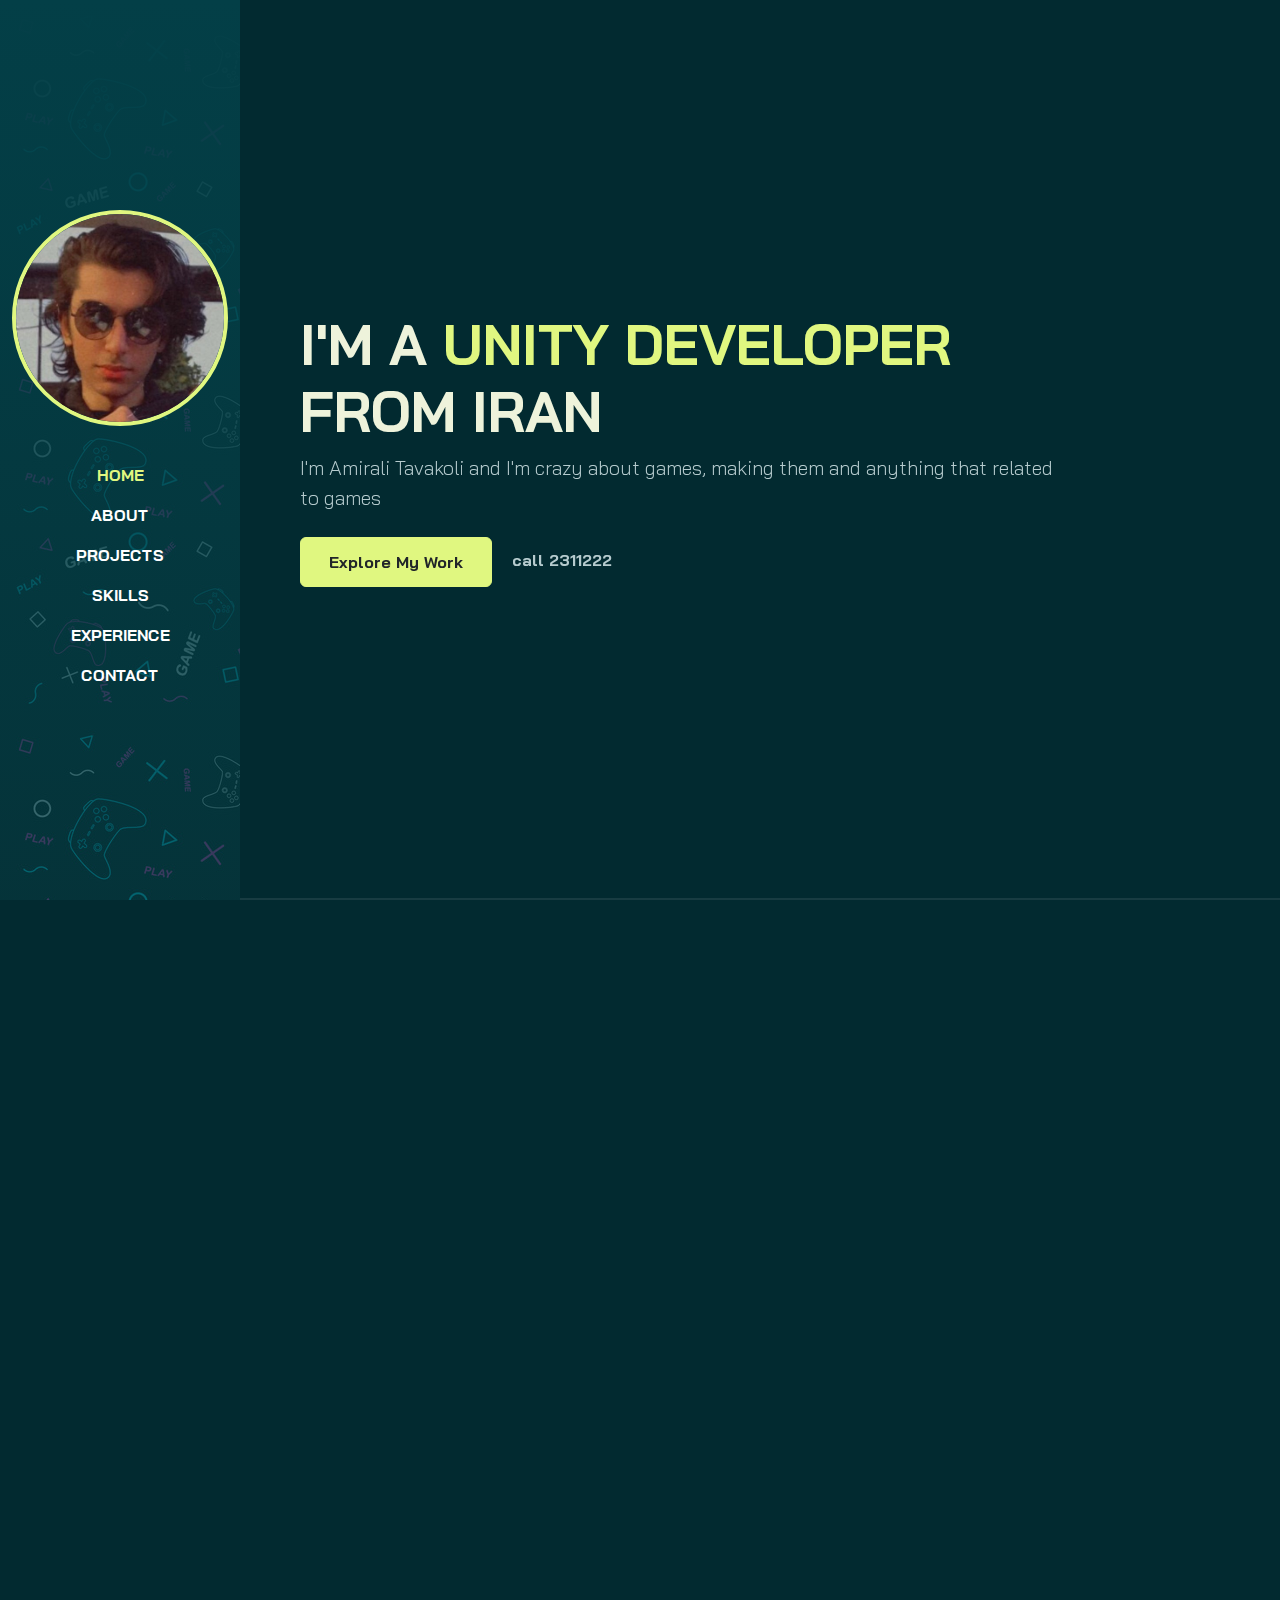
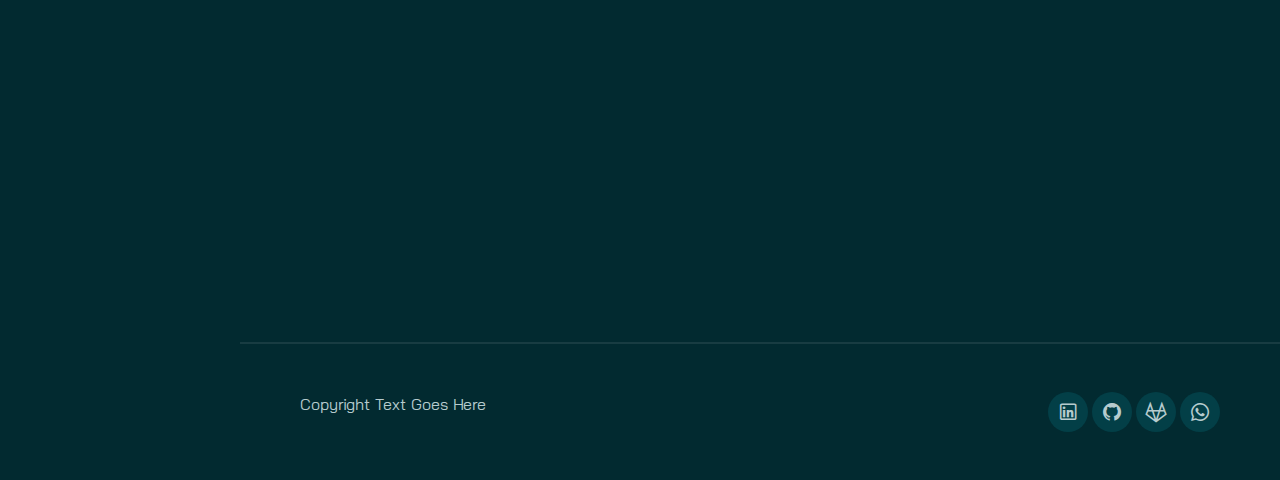
==== Portfolio/indexes.html @ 6ed3fef1 "First Commit" ====
<!DOCTYPE html>
<html lang="en">

<head>
    <meta charset="UTF-8">
    <meta http-equiv="X-UA-Compatible" content="IE=edge">
    <meta name="viewport" content="width=device-width, initial-scale=1.0">
    <title>Amirali Tavakoli Game Dev</title>
    <link rel="stylesheet" href="./Assets/css/bootstrap.min.css">
    <link rel="stylesheet" href="./Assets/css/aos.css">
    <link rel="stylesheet" href="./Assets/css/line-awesome.min.css">
    <link rel="stylesheet" href="./Assets/css/style.css">
</head>

<body data-bs-spy="scroll" data-bs-target=".navbar">
    <!--Nav Bar-->
    <nav class="navbar navbar-expand-lg navbar-dark fixed-top">
        <div class="container flex-lg-column">

            <a class="navbar-brand mb-lg-4 mx-lg-auto" href="#">
                <span class="h3 fw-bold d-block d-lg-none">Amirali Tavakoli</span>
                <img src="../Portfolio/Assets/Images/Profile Pic.jpg" class="d-none d-lg-block rounded-circle" alt="">
            </a>
            <button class="navbar-toggler" type="button" data-bs-toggle="collapse"
                data-bs-target="#navbarSupportedContent" aria-controls="navbarSupportedContent" aria-expanded="false"
                aria-label="Toggle navigation">
                <span class="navbar-toggler-icon"></span>
            </button>
            <div class="collapse navbar-collapse" id="navbarSupportedContent">
                <ul class="navbar-nav ms-auto flex-lg-column text-lg-center">

                    <li class="nav-item">
                        <a class="nav-link" href="#Home">Home</a>
                    </li>
                    <li class="nav-item">
                        <a class="nav-link" href="#About">About</a>
                    </li>
                    <li class="nav-item">
                        <a class="nav-link" href="#Projects">Projects</a>
                    </li>
                    <li class="nav-item">
                        <a class="nav-link" href="#Skills">Skills</a>
                    </li>
                    <li class="nav-item">
                        <a class="nav-link" href="#Experience">Experience</a>
                    </li>
                    <li class="nav-item">
                        <a class="nav-link" href="#Contact">Contact</a>
                    </li>

                </ul>

            </div>
        </div>
    </nav>
    <!--/NavBar-->

    <!--Content Wrapper-->
    <div id="content-wrapper">

        <!--Home-->
        <section id="Home" class="full-height px-lg-5">

            <div class="container">

                <div class="row">
                    <div class="col-lg-10">
                        <h1 class="display-4 fw-bold" data-aos="fade-up">I'M A <span class="text-brand">UNITY
                                DEVELOPER</span> FROM IRAN
                        </h1>
                        <p class="lead mt-2 mb-4" data-aos="fade-up" data-aos-delay="300">I'm Amirali Tavakoli and I'm
                            crazy about games, making them and
                            anything that related to
                            games
                        </p>
                        <div data-aos="fade-up" data-aos-delay="600">
                            <a href="#" class="btn btn-brand me-3">Explore My Work</a>
                            <a href="#" class="link-custom">call 2311222</a>
                        </div>
                    </div>
                </div>
            </div>
        </section>
        <!--/Home-->

        <!-- Skills -->
        <section id="Projects" class="full-height px-lg-5">
            <div class="container">
                <div class="row pb-4" data-aos="fade-up">
                    <div class="col-lg-8">
                        <H1 class="text-brand">My Skills</H1>
                    </div>
                </div>

                <!-- <div class="grid grid-cols-4 gap-5"> -->
                <div class="row gy-4">


                    <div class="col-md-2 d-flex justify-content-center py-2" data-aos="fade-up" data-aos-delay="150">
                        <div class="skill-container">
                            <img src="./Assets/Images/Unity.png" alt="">
                            <div class="skill-per">
                                <p>100%</p>
                            </div>
                        </div>
                    </div>

                    <div class="col-md-2 d-flex justify-content-center py-2" data-aos="fade-up" data-aos-delay="150">
                        <div class="skill-container">
                            <img src="./Assets/Images/C#.png" alt="">
                            <div class="skill-per">
                                <p>100%</p>
                            </div>
                        </div>
                    </div>

                    <div class="col-md-2 d-flex justify-content-center py-2" data-aos="fade-up" data-aos-delay="150">
                        <div class="skill-container">
                            <img src="./Assets/Images/C++.png" alt="">
                            <div class="skill-per">
                                <p>100%</p>
                            </div>
                        </div>
                    </div>

                    <div class="col-md-2 d-flex justify-content-center py-2" data-aos="fade-up" data-aos-delay="150">
                        <div class="skill-container">
                            <img src="./Assets/Images/Git.png" alt="">
                            <div class="skill-per">
                                <p>100%</p>
                            </div>
                        </div>
                    </div>
                    <div class="col-md-2 d-flex justify-content-center py-2" data-aos="fade-up" data-aos-delay="150">
                        <div class="skill-container">
                            <img src="./Assets/Images/JS.png" alt="">
                            <div class="skill-per">
                                <p>100%</p>
                            </div>
                        </div>
                    </div>
                    <div class="col-md-2 d-flex justify-content-center py-2" data-aos="fade-up" data-aos-delay="150">
                        <div class="skill-container">
                            <img src="./Assets/Images/CSS.png" alt="">
                            <div class="skill-per">
                                <p>100%</p>
                            </div>
                        </div>
                    </div>
                    <div class="col-md-2 d-flex justify-content-center py-2" data-aos="fade-up" data-aos-delay="150">
                        <div class="skill-container">
                            <img src="./Assets/Images/HTML.png" alt="">
                            <div class="skill-per">
                                <p>100%</p>
                            </div>
                        </div>
                    </div>
                    <div class="col-md-2 d-flex justify-content-center py-2" data-aos="fade-up" data-aos-delay="150">
                        <div class="skill-container">
                            <img src="./Assets/Images/BootStrap.png" alt="">
                            <div class="skill-per">
                                <p>100%</p>
                            </div>
                        </div>
                    </div>
                    <div class="col-md-2 d-flex justify-content-center py-2" data-aos="fade-up" data-aos-delay="150">
                        <div class="skill-container">
                            <img src="./Assets/Images/Python.png" alt="">
                            <div class="skill-per">
                                <p>100%</p>
                            </div>
                        </div>
                    </div>
                    <div class="col-md-2 d-flex justify-content-center py-2" data-aos="fade-up" data-aos-delay="150">
                        <div class="skill-container">
                            <img src="./Assets/Images/OOP.png" alt="">
                            <div class="skill-per">
                                <p>100%</p>
                            </div>
                        </div>
                    </div>




                </div>
            </div>


        </section>

        <!-- /Skills -->
        <!--Services-->
        <section id="Projects" class="full-height px-lg-5">
            <div class="container">
                <div class="row pb-4" data-aos="fade-up">
                    <div class="col-lg-8">
                        <h6 class="text-brand">SERVICES</h6>
                        <H1>Services That I Provide</H1>
                    </div>
                </div>


                <!--???-->
                <div class="row">

                    <div class="col-md-4" data-aos="fade-up" data-aos-delay="150">
                        <div class="service p-4 bg-base rounded-4 shadow-effect">
                            <div class="iconbox rounded-4">
                                <i class="las la-feather"></i>
                            </div>
                            <h5 class="mt-4 mb-2">Branding</h5>
                            <p>As you develop your brand identity by fleshing out your brand, take a look at the
                                successful brand identities below and be inspired by how brands use them to communicate
                                who they are and what they do best.</p>
                            <a href="#" class="link-custom "></a>
                        </div>
                    </div>


                    <div class="col-md-4" data-aos="fade-up" data-aos-delay="300">
                        <div class="service p-4 bg-base rounded-4 shadow-effect">
                            <div class="iconbox rounded-4">
                                <i class="las la-pencil-ruler"></i>
                            </div>
                            <h5 class="mt-4 mb-2">UX Desing</h5>
                            <p>As you develop your brand identity by fleshing out your brand, take a look at the
                                successful brand identities below and be inspired by how brands use them to communicate
                                who they are and what they do best.</p>
                            <a href="#" class="link-custom "></a>
                        </div>


                    </div>
                    <div class="col-md-4" data-aos="fade-up" data-aos-delay="450">
                        <div class="service p-4 bg-base rounded-4 shadow-effect">
                            <div class="iconbox rounded-4">
                                <i class="las la-laptop"></i>
                            </div>
                            <h5 class="mt-4 mb-2">Web Designing</h5>
                            <p>As you develop your brand identity by fleshing out your brand, take a look at the
                                successful brand identities below and be inspired by how brands use them to communicate
                                who they are and what they do best.</p>
                            <a href="#" class="link-custom "></a>
                        </div>


                    </div>
                </div>
            </div>
        </section>
        <!--/Services-->

        <!-- Work -->
        <section id="Work" class="full-height px-lg-5">
            <div class="row pb-4" data-aos="fade-up">
                <div class="col-lg-8">
                    <h6 class="text-brand">WORK</h6>
                    <H1>My Recent Projects</H1>
                </div>

                <div class="row gy-4">

                    <div class="col-md-5" data-aos="fade-up">
                        <div class="card-custom rounded-4 bg-base shadow-effect">
                            <div class="card-custom-image rounded-4">
                                <img class="rounded-4" src="Assets/Images/1.png" width="500" height="300" alt="">
                            </div>
                            <div class="card-custom-content p-4">
                                <h4>Startup Landing Pages</h4>
                                <p>This AirBnB landing page is a one-stop shop for visitors curious about hosting. It
                                    features testimonials from current hosts, articles offering advice, and even a
                                    calculator to estimate your weekly average earnings based on your location.</p>
                                <a href="#" class="link-custom">Read More</a>
                            </div>
                        </div>
                    </div>

                    <div class="col-md-5" data-aos="fade-up" data-aos-delay="300">
                        <div class="card-custom rounded-4 bg-base shadow-effect">
                            <div class="card-custom-image rounded-4">
                                <img class="rounded-4" src="Assets/Images/2.png" width="500" height="300" alt="">
                            </div>
                            <div class="card-custom-content p-4">
                                <h4>Startup Landing Pages</h4>
                                <p>This AirBnB landing page is a one-stop shop for visitors curious about hosting. It
                                    features testimonials from current hosts, articles offering advice, and even a
                                    calculator to estimate your weekly average earnings based on your location.</p>
                                <a href="#" class="link-custom">Read More</a>
                            </div>
                        </div>
                    </div>

                    <div class="col-md-5" data-aos="fade-up">
                        <div class="card-custom rounded-4 bg-base shadow-effect">
                            <div class="card-custom-image rounded-4">
                                <img class="rounded-4" src="Assets/Images/3.jpg" width="500" height="300" alt="">
                            </div>
                            <div class="card-custom-content p-4">
                                <h4>Startup Landing Pages</h4>
                                <p>This AirBnB landing page is a one-stop shop for visitors curious about hosting. It
                                    features testimonials from current hosts, articles offering advice, and even a
                                    calculator to estimate your weekly average earnings based on your location.</p>
                                <a href="#" class="link-custom">Read More</a>
                            </div>
                        </div>
                    </div>

                    <div class="col-md-5" data-aos="fade-up" data-aos-delay="300">
                        <div class="card-custom rounded-4 bg-base shadow-effect">
                            <div class="card-custom-image rounded-4">
                                <img class="rounded-4" src="Assets/Images/4.jpg" width="500" height="300" alt="">
                            </div>
                            <div class="card-custom-content p-4">
                                <h4>Startup Landing Pages</h4>
                                <p>This AirBnB landing page is a one-stop shop for visitors curious about hosting. It
                                    features testimonials from current hosts, articles offering advice, and even a
                                    calculator to estimate your weekly average earnings based on your location.</p>
                                <a href="#" class="link-custom">Read More</a>
                            </div>
                        </div>
                    </div>
                </div>
            </div>

        </section>
        <!-- /Work -->

        <!-- About -->
        <section id="about" class="full-height px-lg-5">
            <div class="container">
                <div class="row pb-4" data-aos="fade-up">
                    <div class="col-lg-8">
                        <h6 class="text-brand">ABOUT</h6>
                        <H1>My Education And Experience</H1>
                    </div>

                    <div class="row gy-5">
                        <div class="col-lg-6">
                            <h3 class="mb-4" data-aos="fade-up" data-aos-delay="300">Education</h3>
                            <div class="row gy-4">
                                <div class="col-12">
                                    <div class="bg-base p-4 rounded-4 shadow-effect" data-aos="fade-up"
                                        data-aos-delay="600">
                                        <h4>C++ DEVELOPER</h4>
                                        <p class="text-brand mb-2">blah blah institute</p>
                                        <p class="mb-0"> successfully passed C++ course in blah blah institute</p>
                                    </div>
                                </div>
                                <div class="col-12">
                                    <div class="bg-base p-4 rounded-4 shadow-effect" data-aos="fade-up"
                                        data-aos-delay="700">
                                        <h4>C++ DEVELOPER</h4>
                                        <p class="text-brand mb-2">blah blah institute</p>
                                        <p class="mb-0"> successfully passed C++ course in blah blah institute</p>
                                    </div>
                                </div>
                                <div class="col-12">
                                    <div class="bg-base p-4 rounded-4 shadow-effect" data-aos="fade-up"
                                        data-aos-delay="800">
                                        <h4>C++ DEVELOPER</h4>
                                        <p class="text-brand mb-2">blah blah institute</p>
                                        <p class="mb-0"> successfully passed C++ course in blah blah institute</p>
                                    </div>
                                </div>
                            </div>


                        </div>

                        <div class="col-lg-6">
                            <h3 class="mb-4" data-aos="fade-up" data-aos-delay="300">Experience</h3>
                            <div class="row gy-4">
                                <div class="col-12">
                                    <div class="bg-base p-4 rounded-4 shadow-effect" data-aos="fade-up"
                                        data-aos-delay="600">
                                        <h4>C++ DEVELOPER</h4>
                                        <p class="text-brand mb-2">blah blah institute</p>
                                        <p class="mb-0"> successfully passed C++ course in blah blah institute</p>
                                    </div>
                                </div>
                                <div class="col-12">
                                    <div class="bg-base p-4 rounded-4 shadow-effect" data-aos="fade-up"
                                        data-aos-delay="700">
                                        <h4>C++ DEVELOPER</h4>
                                        <p class="text-brand mb-2">blah blah institute</p>
                                        <p class="mb-0"> successfully passed C++ course in blah blah institute</p>
                                    </div>
                                </div>
                                <div class="col-12">
                                    <div class="bg-base p-4 rounded-4 shadow-effect" data-aos="fade-up"
                                        data-aos-delay="800">
                                        <h4>C++ DEVELOPER</h4>
                                        <p class="text-brand mb-2">blah blah institute</p>
                                        <p class="mb-0"> successfully passed C++ course in blah blah institute</p>
                                    </div>
                                </div>
                            </div>
                        </div>
                    </div>
                </div>
        </section>
        <!-- /About -->

        <!-- Footer -->
        <footer class="py-5 px-lg-5">
            <div class="container">
                <div class="row gy-4 justify-content-between">
                    <div class="col-auto">
                        <p class="bm-0">Copyright Text Goes Here</p>
                    </div>
                    <div class="col-auto">
                        <div class="social-icons">
                            <a href="#"><i class="lab la-linkedin"></i></a>
                            <a href="#"><i class="lab la-github"></i></a>
                            <a href="#"><i class="lab la-gitlab"></i></a>
                            <a href="#"><i class="lab la-whatsapp"></i></a>
                        </div>
                    </div>
                </div>
            </div>

        </footer>
        <!-- /Footer -->


        <!--/Content Wrapper-->

    </div>

    <script src="./Assets/js/bootstrap.bundle.min.js"></script>
    <script src="./Assets/js/aos.js"></script>
    <script src="./Assets/js/main.js"></script>
</body>

</html>
---- Portfolio/Assets/css/line-awesome.min.css ----
.la,.lab,.lad,.lal,.lar,.las{-moz-osx-font-smoothing:grayscale;-webkit-font-smoothing:antialiased;display:inline-block;font-style:normal;font-variant:normal;text-rendering:auto;line-height:1}.la-lg{font-size:1.33333em;line-height:.75em;vertical-align:-.0667em}.la-xs{font-size:.75em}.la-sm{font-size:.875em}.la-1x{font-size:1em}.la-2x{font-size:2em}.la-3x{font-size:3em}.la-4x{font-size:4em}.la-5x{font-size:5em}.la-6x{font-size:6em}.la-7x{font-size:7em}.la-8x{font-size:8em}.la-9x{font-size:9em}.la-10x{font-size:10em}.la-fw{text-align:center;width:1.25em}.la-ul{list-style-type:none;margin-left:2.5em;padding-left:0}.la-ul>li{position:relative}.la-li{left:-2em;position:absolute;text-align:center;width:2em;line-height:inherit}.la-border{border:solid .08em #eee;border-radius:.1em;padding:.2em .25em .15em}.la-pull-left{float:left}.la-pull-right{float:right}.la.la-pull-left,.lab.la-pull-left,.lal.la-pull-left,.lar.la-pull-left,.las.la-pull-left{margin-right:.3em}.la.la-pull-right,.lab.la-pull-right,.lal.la-pull-right,.lar.la-pull-right,.las.la-pull-right{margin-left:.3em}.la-spin{-webkit-animation:la-spin 2s infinite linear;animation:la-spin 2s infinite linear}.la-pulse{-webkit-animation:la-spin 1s infinite steps(8);animation:la-spin 1s infinite steps(8)}@-webkit-keyframes la-spin{0%{-webkit-transform:rotate(0);transform:rotate(0)}100%{-webkit-transform:rotate(360deg);transform:rotate(360deg)}}@keyframes la-spin{0%{-webkit-transform:rotate(0);transform:rotate(0)}100%{-webkit-transform:rotate(360deg);transform:rotate(360deg)}}.la-rotate-90{-webkit-transform:rotate(90deg);transform:rotate(90deg)}.la-rotate-180{-webkit-transform:rotate(180deg);transform:rotate(180deg)}.la-rotate-270{-webkit-transform:rotate(270deg);transform:rotate(270deg)}.la-flip-horizontal{-webkit-transform:scale(-1,1);transform:scale(-1,1)}.la-flip-vertical{-webkit-transform:scale(1,-1);transform:scale(1,-1)}.la-flip-both,.la-flip-horizontal.la-flip-vertical{-webkit-transform:scale(-1,-1);transform:scale(-1,-1)}:root .la-flip-both,:root .la-flip-horizontal,:root .la-flip-vertical,:root .la-rotate-180,:root .la-rotate-270,:root .la-rotate-90{-webkit-filter:none;filter:none}.la-stack{display:inline-block;height:2em;line-height:2em;position:relative;vertical-align:middle;width:2.5em}.la-stack-1x,.la-stack-2x{left:0;position:absolute;text-align:center;width:100%}.la-stack-1x{line-height:inherit}.la-stack-2x{font-size:2em}.la-inverse{color:#fff}.la-500px:before{content:"\f26e"}.la-accessible-icon:before{content:"\f368"}.la-accusoft:before{content:"\f369"}.la-acquisitions-incorporated:before{content:"\f6af"}.la-ad:before{content:"\f641"}.la-address-book:before{content:"\f2b9"}.la-address-card:before{content:"\f2bb"}.la-adjust:before{content:"\f042"}.la-adn:before{content:"\f170"}.la-adobe:before{content:"\f778"}.la-adversal:before{content:"\f36a"}.la-affiliatetheme:before{content:"\f36b"}.la-air-freshener:before{content:"\f5d0"}.la-airbnb:before{content:"\f834"}.la-algolia:before{content:"\f36c"}.la-align-center:before{content:"\f037"}.la-align-justify:before{content:"\f039"}.la-align-left:before{content:"\f036"}.la-align-right:before{content:"\f038"}.la-alipay:before{content:"\f642"}.la-allergies:before{content:"\f461"}.la-amazon:before{content:"\f270"}.la-amazon-pay:before{content:"\f42c"}.la-ambulance:before{content:"\f0f9"}.la-american-sign-language-interpreting:before{content:"\f2a3"}.la-amilia:before{content:"\f36d"}.la-anchor:before{content:"\f13d"}.la-android:before{content:"\f17b"}.la-angellist:before{content:"\f209"}.la-angle-double-down:before{content:"\f103"}.la-angle-double-left:before{content:"\f100"}.la-angle-double-right:before{content:"\f101"}.la-angle-double-up:before{content:"\f102"}.la-angle-down:before{content:"\f107"}.la-angle-left:before{content:"\f104"}.la-angle-right:before{content:"\f105"}.la-angle-up:before{content:"\f106"}.la-angry:before{content:"\f556"}.la-angrycreative:before{content:"\f36e"}.la-angular:before{content:"\f420"}.la-ankh:before{content:"\f644"}.la-app-store:before{content:"\f36f"}.la-app-store-ios:before{content:"\f370"}.la-apper:before{content:"\f371"}.la-apple:before{content:"\f179"}.la-apple-alt:before{content:"\f5d1"}.la-apple-pay:before{content:"\f415"}.la-archive:before{content:"\f187"}.la-archway:before{content:"\f557"}.la-arrow-alt-circle-down:before{content:"\f358"}.la-arrow-alt-circle-left:before{content:"\f359"}.la-arrow-alt-circle-right:before{content:"\f35a"}.la-arrow-alt-circle-up:before{content:"\f35b"}.la-arrow-circle-down:before{content:"\f0ab"}.la-arrow-circle-left:before{content:"\f0a8"}.la-arrow-circle-right:before{content:"\f0a9"}.la-arrow-circle-up:before{content:"\f0aa"}.la-arrow-down:before{content:"\f063"}.la-arrow-left:before{content:"\f060"}.la-arrow-right:before{content:"\f061"}.la-arrow-up:before{content:"\f062"}.la-arrows-alt:before{content:"\f0b2"}.la-arrows-alt-h:before{content:"\f337"}.la-arrows-alt-v:before{content:"\f338"}.la-artstation:before{content:"\f77a"}.la-assistive-listening-systems:before{content:"\f2a2"}.la-asterisk:before{content:"\f069"}.la-asymmetrik:before{content:"\f372"}.la-at:before{content:"\f1fa"}.la-atlas:before{content:"\f558"}.la-atlassian:before{content:"\f77b"}.la-atom:before{content:"\f5d2"}.la-audible:before{content:"\f373"}.la-audio-description:before{content:"\f29e"}.la-autoprefixer:before{content:"\f41c"}.la-avianex:before{content:"\f374"}.la-aviato:before{content:"\f421"}.la-award:before{content:"\f559"}.la-aws:before{content:"\f375"}.la-baby:before{content:"\f77c"}.la-baby-carriage:before{content:"\f77d"}.la-backspace:before{content:"\f55a"}.la-backward:before{content:"\f04a"}.la-bacon:before{content:"\f7e5"}.la-balance-scale:before{content:"\f24e"}.la-balance-scale-left:before{content:"\f515"}.la-balance-scale-right:before{content:"\f516"}.la-ban:before{content:"\f05e"}.la-band-aid:before{content:"\f462"}.la-bandcamp:before{content:"\f2d5"}.la-barcode:before{content:"\f02a"}.la-bars:before{content:"\f0c9"}.la-baseball-ball:before{content:"\f433"}.la-basketball-ball:before{content:"\f434"}.la-bath:before{content:"\f2cd"}.la-battery-empty:before{content:"\f244"}.la-battery-full:before{content:"\f240"}.la-battery-half:before{content:"\f242"}.la-battery-quarter:before{content:"\f243"}.la-battery-three-quarters:before{content:"\f241"}.la-battle-net:before{content:"\f835"}.la-bed:before{content:"\f236"}.la-beer:before{content:"\f0fc"}.la-behance:before{content:"\f1b4"}.la-behance-square:before{content:"\f1b5"}.la-bell:before{content:"\f0f3"}.la-bell-slash:before{content:"\f1f6"}.la-bezier-curve:before{content:"\f55b"}.la-bible:before{content:"\f647"}.la-bicycle:before{content:"\f206"}.la-biking:before{content:"\f84a"}.la-bimobject:before{content:"\f378"}.la-binoculars:before{content:"\f1e5"}.la-biohazard:before{content:"\f780"}.la-birthday-cake:before{content:"\f1fd"}.la-bitbucket:before{content:"\f171"}.la-bitcoin:before{content:"\f379"}.la-bity:before{content:"\f37a"}.la-black-tie:before{content:"\f27e"}.la-blackberry:before{content:"\f37b"}.la-blender:before{content:"\f517"}.la-blender-phone:before{content:"\f6b6"}.la-blind:before{content:"\f29d"}.la-blog:before{content:"\f781"}.la-blogger:before{content:"\f37c"}.la-blogger-b:before{content:"\f37d"}.la-bluetooth:before{content:"\f293"}.la-bluetooth-b:before{content:"\f294"}.la-bold:before{content:"\f032"}.la-bolt:before{content:"\f0e7"}.la-bomb:before{content:"\f1e2"}.la-bone:before{content:"\f5d7"}.la-bong:before{content:"\f55c"}.la-book:before{content:"\f02d"}.la-book-dead:before{content:"\f6b7"}.la-book-medical:before{content:"\f7e6"}.la-book-open:before{content:"\f518"}.la-book-reader:before{content:"\f5da"}.la-bookmark:before{content:"\f02e"}.la-bootstrap:before{content:"\f836"}.la-border-all:before{content:"\f84c"}.la-border-none:before{content:"\f850"}.la-border-style:before{content:"\f853"}.la-bowling-ball:before{content:"\f436"}.la-box:before{content:"\f466"}.la-box-open:before{content:"\f49e"}.la-boxes:before{content:"\f468"}.la-braille:before{content:"\f2a1"}.la-brain:before{content:"\f5dc"}.la-bread-slice:before{content:"\f7ec"}.la-briefcase:before{content:"\f0b1"}.la-briefcase-medical:before{content:"\f469"}.la-broadcast-tower:before{content:"\f519"}.la-broom:before{content:"\f51a"}.la-brush:before{content:"\f55d"}.la-btc:before{content:"\f15a"}.la-buffer:before{content:"\f837"}.la-bug:before{content:"\f188"}.la-building:before{content:"\f1ad"}.la-bullhorn:before{content:"\f0a1"}.la-bullseye:before{content:"\f140"}.la-burn:before{content:"\f46a"}.la-buromobelexperte:before{content:"\f37f"}.la-bus:before{content:"\f207"}.la-bus-alt:before{content:"\f55e"}.la-business-time:before{content:"\f64a"}.la-buy-n-large:before{content:"\f8a6"}.la-buysellads:before{content:"\f20d"}.la-calculator:before{content:"\f1ec"}.la-calendar:before{content:"\f133"}.la-calendar-alt:before{content:"\f073"}.la-calendar-check:before{content:"\f274"}.la-calendar-day:before{content:"\f783"}.la-calendar-minus:before{content:"\f272"}.la-calendar-plus:before{content:"\f271"}.la-calendar-times:before{content:"\f273"}.la-calendar-week:before{content:"\f784"}.la-camera:before{content:"\f030"}.la-camera-retro:before{content:"\f083"}.la-campground:before{content:"\f6bb"}.la-canadian-maple-leaf:before{content:"\f785"}.la-candy-cane:before{content:"\f786"}.la-cannabis:before{content:"\f55f"}.la-capsules:before{content:"\f46b"}.la-car:before{content:"\f1b9"}.la-car-alt:before{content:"\f5de"}.la-car-battery:before{content:"\f5df"}.la-car-crash:before{content:"\f5e1"}.la-car-side:before{content:"\f5e4"}.la-caret-down:before{content:"\f0d7"}.la-caret-left:before{content:"\f0d9"}.la-caret-right:before{content:"\f0da"}.la-caret-square-down:before{content:"\f150"}.la-caret-square-left:before{content:"\f191"}.la-caret-square-right:before{content:"\f152"}.la-caret-square-up:before{content:"\f151"}.la-caret-up:before{content:"\f0d8"}.la-carrot:before{content:"\f787"}.la-cart-arrow-down:before{content:"\f218"}.la-cart-plus:before{content:"\f217"}.la-cash-register:before{content:"\f788"}.la-cat:before{content:"\f6be"}.la-cc-amazon-pay:before{content:"\f42d"}.la-cc-amex:before{content:"\f1f3"}.la-cc-apple-pay:before{content:"\f416"}.la-cc-diners-club:before{content:"\f24c"}.la-cc-discover:before{content:"\f1f2"}.la-cc-jcb:before{content:"\f24b"}.la-cc-mastercard:before{content:"\f1f1"}.la-cc-paypal:before{content:"\f1f4"}.la-cc-stripe:before{content:"\f1f5"}.la-cc-visa:before{content:"\f1f0"}.la-centercode:before{content:"\f380"}.la-centos:before{content:"\f789"}.la-certificate:before{content:"\f0a3"}.la-chair:before{content:"\f6c0"}.la-chalkboard:before{content:"\f51b"}.la-chalkboard-teacher:before{content:"\f51c"}.la-charging-station:before{content:"\f5e7"}.la-chart-area:before{content:"\f1fe"}.la-chart-bar:before{content:"\f080"}.la-chart-line:before{content:"\f201"}.la-chart-pie:before{content:"\f200"}.la-check:before{content:"\f00c"}.la-check-circle:before{content:"\f058"}.la-check-double:before{content:"\f560"}.la-check-square:before{content:"\f14a"}.la-cheese:before{content:"\f7ef"}.la-chess:before{content:"\f439"}.la-chess-bishop:before{content:"\f43a"}.la-chess-board:before{content:"\f43c"}.la-chess-king:before{content:"\f43f"}.la-chess-knight:before{content:"\f441"}.la-chess-pawn:before{content:"\f443"}.la-chess-queen:before{content:"\f445"}.la-chess-rook:before{content:"\f447"}.la-chevron-circle-down:before{content:"\f13a"}.la-chevron-circle-left:before{content:"\f137"}.la-chevron-circle-right:before{content:"\f138"}.la-chevron-circle-up:before{content:"\f139"}.la-chevron-down:before{content:"\f078"}.la-chevron-left:before{content:"\f053"}.la-chevron-right:before{content:"\f054"}.la-chevron-up:before{content:"\f077"}.la-child:before{content:"\f1ae"}.la-chrome:before{content:"\f268"}.la-chromecast:before{content:"\f838"}.la-church:before{content:"\f51d"}.la-circle:before{content:"\f111"}.la-circle-notch:before{content:"\f1ce"}.la-city:before{content:"\f64f"}.la-clinic-medical:before{content:"\f7f2"}.la-clipboard:before{content:"\f328"}.la-clipboard-check:before{content:"\f46c"}.la-clipboard-list:before{content:"\f46d"}.la-clock:before{content:"\f017"}.la-clone:before{content:"\f24d"}.la-closed-captioning:before{content:"\f20a"}.la-cloud:before{content:"\f0c2"}.la-cloud-download-alt:before{content:"\f381"}.la-cloud-meatball:before{content:"\f73b"}.la-cloud-moon:before{content:"\f6c3"}.la-cloud-moon-rain:before{content:"\f73c"}.la-cloud-rain:before{content:"\f73d"}.la-cloud-showers-heavy:before{content:"\f740"}.la-cloud-sun:before{content:"\f6c4"}.la-cloud-sun-rain:before{content:"\f743"}.la-cloud-upload-alt:before{content:"\f382"}.la-cloudscale:before{content:"\f383"}.la-cloudsmith:before{content:"\f384"}.la-cloudversify:before{content:"\f385"}.la-cocktail:before{content:"\f561"}.la-code:before{content:"\f121"}.la-code-branch:before{content:"\f126"}.la-codepen:before{content:"\f1cb"}.la-codiepie:before{content:"\f284"}.la-coffee:before{content:"\f0f4"}.la-cog:before{content:"\f013"}.la-cogs:before{content:"\f085"}.la-coins:before{content:"\f51e"}.la-columns:before{content:"\f0db"}.la-comment:before{content:"\f075"}.la-comment-alt:before{content:"\f27a"}.la-comment-dollar:before{content:"\f651"}.la-comment-dots:before{content:"\f4ad"}.la-comment-medical:before{content:"\f7f5"}.la-comment-slash:before{content:"\f4b3"}.la-comments:before{content:"\f086"}.la-comments-dollar:before{content:"\f653"}.la-compact-disc:before{content:"\f51f"}.la-compass:before{content:"\f14e"}.la-compress:before{content:"\f066"}.la-compress-arrows-alt:before{content:"\f78c"}.la-concierge-bell:before{content:"\f562"}.la-confluence:before{content:"\f78d"}.la-connectdevelop:before{content:"\f20e"}.la-contao:before{content:"\f26d"}.la-cookie:before{content:"\f563"}.la-cookie-bite:before{content:"\f564"}.la-copy:before{content:"\f0c5"}.la-copyright:before{content:"\f1f9"}.la-cotton-bureau:before{content:"\f89e"}.la-couch:before{content:"\f4b8"}.la-cpanel:before{content:"\f388"}.la-creative-commons:before{content:"\f25e"}.la-creative-commons-by:before{content:"\f4e7"}.la-creative-commons-nc:before{content:"\f4e8"}.la-creative-commons-nc-eu:before{content:"\f4e9"}.la-creative-commons-nc-jp:before{content:"\f4ea"}.la-creative-commons-nd:before{content:"\f4eb"}.la-creative-commons-pd:before{content:"\f4ec"}.la-creative-commons-pd-alt:before{content:"\f4ed"}.la-creative-commons-remix:before{content:"\f4ee"}.la-creative-commons-sa:before{content:"\f4ef"}.la-creative-commons-sampling:before{content:"\f4f0"}.la-creative-commons-sampling-plus:before{content:"\f4f1"}.la-creative-commons-share:before{content:"\f4f2"}.la-creative-commons-zero:before{content:"\f4f3"}.la-credit-card:before{content:"\f09d"}.la-critical-role:before{content:"\f6c9"}.la-crop:before{content:"\f125"}.la-crop-alt:before{content:"\f565"}.la-cross:before{content:"\f654"}.la-crosshairs:before{content:"\f05b"}.la-crow:before{content:"\f520"}.la-crown:before{content:"\f521"}.la-crutch:before{content:"\f7f7"}.la-css3:before{content:"\f13c"}.la-css3-alt:before{content:"\f38b"}.la-cube:before{content:"\f1b2"}.la-cubes:before{content:"\f1b3"}.la-cut:before{content:"\f0c4"}.la-cuttlefish:before{content:"\f38c"}.la-d-and-d:before{content:"\f38d"}.la-d-and-d-beyond:before{content:"\f6ca"}.la-dashcube:before{content:"\f210"}.la-database:before{content:"\f1c0"}.la-deaf:before{content:"\f2a4"}.la-delicious:before{content:"\f1a5"}.la-democrat:before{content:"\f747"}.la-deploydog:before{content:"\f38e"}.la-deskpro:before{content:"\f38f"}.la-desktop:before{content:"\f108"}.la-dev:before{content:"\f6cc"}.la-deviantart:before{content:"\f1bd"}.la-dharmachakra:before{content:"\f655"}.la-dhl:before{content:"\f790"}.la-diagnoses:before{content:"\f470"}.la-diaspora:before{content:"\f791"}.la-dice:before{content:"\f522"}.la-dice-d20:before{content:"\f6cf"}.la-dice-d6:before{content:"\f6d1"}.la-dice-five:before{content:"\f523"}.la-dice-four:before{content:"\f524"}.la-dice-one:before{content:"\f525"}.la-dice-six:before{content:"\f526"}.la-dice-three:before{content:"\f527"}.la-dice-two:before{content:"\f528"}.la-digg:before{content:"\f1a6"}.la-digital-ocean:before{content:"\f391"}.la-digital-tachograph:before{content:"\f566"}.la-directions:before{content:"\f5eb"}.la-discord:before{content:"\f392"}.la-discourse:before{content:"\f393"}.la-divide:before{content:"\f529"}.la-dizzy:before{content:"\f567"}.la-dna:before{content:"\f471"}.la-dochub:before{content:"\f394"}.la-docker:before{content:"\f395"}.la-dog:before{content:"\f6d3"}.la-dollar-sign:before{content:"\f155"}.la-dolly:before{content:"\f472"}.la-dolly-flatbed:before{content:"\f474"}.la-donate:before{content:"\f4b9"}.la-door-closed:before{content:"\f52a"}.la-door-open:before{content:"\f52b"}.la-dot-circle:before{content:"\f192"}.la-dove:before{content:"\f4ba"}.la-download:before{content:"\f019"}.la-draft2digital:before{content:"\f396"}.la-drafting-compass:before{content:"\f568"}.la-dragon:before{content:"\f6d5"}.la-draw-polygon:before{content:"\f5ee"}.la-dribbble:before{content:"\f17d"}.la-dribbble-square:before{content:"\f397"}.la-dropbox:before{content:"\f16b"}.la-drum:before{content:"\f569"}.la-drum-steelpan:before{content:"\f56a"}.la-drumstick-bite:before{content:"\f6d7"}.la-drupal:before{content:"\f1a9"}.la-dumbbell:before{content:"\f44b"}.la-dumpster:before{content:"\f793"}.la-dumpster-fire:before{content:"\f794"}.la-dungeon:before{content:"\f6d9"}.la-dyalog:before{content:"\f399"}.la-earlybirds:before{content:"\f39a"}.la-ebay:before{content:"\f4f4"}.la-edge:before{content:"\f282"}.la-edit:before{content:"\f044"}.la-egg:before{content:"\f7fb"}.la-eject:before{content:"\f052"}.la-elementor:before{content:"\f430"}.la-ellipsis-h:before{content:"\f141"}.la-ellipsis-v:before{content:"\f142"}.la-ello:before{content:"\f5f1"}.la-ember:before{content:"\f423"}.la-empire:before{content:"\f1d1"}.la-envelope:before{content:"\f0e0"}.la-envelope-open:before{content:"\f2b6"}.la-envelope-open-text:before{content:"\f658"}.la-envelope-square:before{content:"\f199"}.la-envira:before{content:"\f299"}.la-equals:before{content:"\f52c"}.la-eraser:before{content:"\f12d"}.la-erlang:before{content:"\f39d"}.la-ethereum:before{content:"\f42e"}.la-ethernet:before{content:"\f796"}.la-etsy:before{content:"\f2d7"}.la-euro-sign:before{content:"\f153"}.la-evernote:before{content:"\f839"}.la-exchange-alt:before{content:"\f362"}.la-exclamation:before{content:"\f12a"}.la-exclamation-circle:before{content:"\f06a"}.la-exclamation-triangle:before{content:"\f071"}.la-expand:before{content:"\f065"}.la-expand-arrows-alt:before{content:"\f31e"}.la-expeditedssl:before{content:"\f23e"}.la-external-link-alt:before{content:"\f35d"}.la-external-link-square-alt:before{content:"\f360"}.la-eye:before{content:"\f06e"}.la-eye-dropper:before{content:"\f1fb"}.la-eye-slash:before{content:"\f070"}.la-facebook:before{content:"\f09a"}.la-facebook-f:before{content:"\f39e"}.la-facebook-messenger:before{content:"\f39f"}.la-facebook-square:before{content:"\f082"}.la-fan:before{content:"\f863"}.la-fantasy-flight-games:before{content:"\f6dc"}.la-fast-backward:before{content:"\f049"}.la-fast-forward:before{content:"\f050"}.la-fax:before{content:"\f1ac"}.la-feather:before{content:"\f52d"}.la-feather-alt:before{content:"\f56b"}.la-fedex:before{content:"\f797"}.la-fedora:before{content:"\f798"}.la-female:before{content:"\f182"}.la-fighter-jet:before{content:"\f0fb"}.la-figma:before{content:"\f799"}.la-file:before{content:"\f15b"}.la-file-alt:before{content:"\f15c"}.la-file-archive:before{content:"\f1c6"}.la-file-audio:before{content:"\f1c7"}.la-file-code:before{content:"\f1c9"}.la-file-contract:before{content:"\f56c"}.la-file-csv:before{content:"\f6dd"}.la-file-download:before{content:"\f56d"}.la-file-excel:before{content:"\f1c3"}.la-file-export:before{content:"\f56e"}.la-file-image:before{content:"\f1c5"}.la-file-import:before{content:"\f56f"}.la-file-invoice:before{content:"\f570"}.la-file-invoice-dollar:before{content:"\f571"}.la-file-medical:before{content:"\f477"}.la-file-medical-alt:before{content:"\f478"}.la-file-pdf:before{content:"\f1c1"}.la-file-powerpoint:before{content:"\f1c4"}.la-file-prescription:before{content:"\f572"}.la-file-signature:before{content:"\f573"}.la-file-upload:before{content:"\f574"}.la-file-video:before{content:"\f1c8"}.la-file-word:before{content:"\f1c2"}.la-fill:before{content:"\f575"}.la-fill-drip:before{content:"\f576"}.la-film:before{content:"\f008"}.la-filter:before{content:"\f0b0"}.la-fingerprint:before{content:"\f577"}.la-fire:before{content:"\f06d"}.la-fire-alt:before{content:"\f7e4"}.la-fire-extinguisher:before{content:"\f134"}.la-firefox:before{content:"\f269"}.la-first-aid:before{content:"\f479"}.la-first-order:before{content:"\f2b0"}.la-first-order-alt:before{content:"\f50a"}.la-firstdraft:before{content:"\f3a1"}.la-fish:before{content:"\f578"}.la-fist-raised:before{content:"\f6de"}.la-flag:before{content:"\f024"}.la-flag-checkered:before{content:"\f11e"}.la-flag-usa:before{content:"\f74d"}.la-flask:before{content:"\f0c3"}.la-flickr:before{content:"\f16e"}.la-flipboard:before{content:"\f44d"}.la-flushed:before{content:"\f579"}.la-fly:before{content:"\f417"}.la-folder:before{content:"\f07b"}.la-folder-minus:before{content:"\f65d"}.la-folder-open:before{content:"\f07c"}.la-folder-plus:before{content:"\f65e"}.la-font:before{content:"\f031"}.la-font-awesome:before{content:"\f2b4"}.la-font-awesome-alt:before{content:"\f35c"}.la-font-awesome-flag:before{content:"\f425"}.la-font-awesome-logo-full:before{content:"\f4e6"}.la-fonticons:before{content:"\f280"}.la-fonticons-fi:before{content:"\f3a2"}.la-football-ball:before{content:"\f44e"}.la-fort-awesome:before{content:"\f286"}.la-fort-awesome-alt:before{content:"\f3a3"}.la-forumbee:before{content:"\f211"}.la-forward:before{content:"\f04e"}.la-foursquare:before{content:"\f180"}.la-free-code-camp:before{content:"\f2c5"}.la-freebsd:before{content:"\f3a4"}.la-frog:before{content:"\f52e"}.la-frown:before{content:"\f119"}.la-frown-open:before{content:"\f57a"}.la-fulcrum:before{content:"\f50b"}.la-funnel-dollar:before{content:"\f662"}.la-futbol:before{content:"\f1e3"}.la-galactic-republic:before{content:"\f50c"}.la-galactic-senate:before{content:"\f50d"}.la-gamepad:before{content:"\f11b"}.la-gas-pump:before{content:"\f52f"}.la-gavel:before{content:"\f0e3"}.la-gem:before{content:"\f3a5"}.la-genderless:before{content:"\f22d"}.la-get-pocket:before{content:"\f265"}.la-gg:before{content:"\f260"}.la-gg-circle:before{content:"\f261"}.la-ghost:before{content:"\f6e2"}.la-gift:before{content:"\f06b"}.la-gifts:before{content:"\f79c"}.la-git:before{content:"\f1d3"}.la-git-alt:before{content:"\f841"}.la-git-square:before{content:"\f1d2"}.la-github:before{content:"\f09b"}.la-github-alt:before{content:"\f113"}.la-github-square:before{content:"\f092"}.la-gitkraken:before{content:"\f3a6"}.la-gitlab:before{content:"\f296"}.la-gitter:before{content:"\f426"}.la-glass-cheers:before{content:"\f79f"}.la-glass-martini:before{content:"\f000"}.la-glass-martini-alt:before{content:"\f57b"}.la-glass-whiskey:before{content:"\f7a0"}.la-glasses:before{content:"\f530"}.la-glide:before{content:"\f2a5"}.la-glide-g:before{content:"\f2a6"}.la-globe:before{content:"\f0ac"}.la-globe-africa:before{content:"\f57c"}.la-globe-americas:before{content:"\f57d"}.la-globe-asia:before{content:"\f57e"}.la-globe-europe:before{content:"\f7a2"}.la-gofore:before{content:"\f3a7"}.la-golf-ball:before{content:"\f450"}.la-goodreads:before{content:"\f3a8"}.la-goodreads-g:before{content:"\f3a9"}.la-google:before{content:"\f1a0"}.la-google-drive:before{content:"\f3aa"}.la-google-play:before{content:"\f3ab"}.la-google-plus:before{content:"\f2b3"}.la-google-plus-g:before{content:"\f0d5"}.la-google-plus-square:before{content:"\f0d4"}.la-google-wallet:before{content:"\f1ee"}.la-gopuram:before{content:"\f664"}.la-graduation-cap:before{content:"\f19d"}.la-gratipay:before{content:"\f184"}.la-grav:before{content:"\f2d6"}.la-greater-than:before{content:"\f531"}.la-greater-than-equal:before{content:"\f532"}.la-grimace:before{content:"\f57f"}.la-grin:before{content:"\f580"}.la-grin-alt:before{content:"\f581"}.la-grin-beam:before{content:"\f582"}.la-grin-beam-sweat:before{content:"\f583"}.la-grin-hearts:before{content:"\f584"}.la-grin-squint:before{content:"\f585"}.la-grin-squint-tears:before{content:"\f586"}.la-grin-stars:before{content:"\f587"}.la-grin-tears:before{content:"\f588"}.la-grin-tongue:before{content:"\f589"}.la-grin-tongue-squint:before{content:"\f58a"}.la-grin-tongue-wink:before{content:"\f58b"}.la-grin-wink:before{content:"\f58c"}.la-grip-horizontal:before{content:"\f58d"}.la-grip-lines:before{content:"\f7a4"}.la-grip-lines-vertical:before{content:"\f7a5"}.la-grip-vertical:before{content:"\f58e"}.la-gripfire:before{content:"\f3ac"}.la-grunt:before{content:"\f3ad"}.la-guitar:before{content:"\f7a6"}.la-gulp:before{content:"\f3ae"}.la-h-square:before{content:"\f0fd"}.la-hacker-news:before{content:"\f1d4"}.la-hacker-news-square:before{content:"\f3af"}.la-hackerrank:before{content:"\f5f7"}.la-hamburger:before{content:"\f805"}.la-hammer:before{content:"\f6e3"}.la-hamsa:before{content:"\f665"}.la-hand-holding:before{content:"\f4bd"}.la-hand-holding-heart:before{content:"\f4be"}.la-hand-holding-usd:before{content:"\f4c0"}.la-hand-lizard:before{content:"\f258"}.la-hand-middle-finger:before{content:"\f806"}.la-hand-paper:before{content:"\f256"}.la-hand-peace:before{content:"\f25b"}.la-hand-point-down:before{content:"\f0a7"}.la-hand-point-left:before{content:"\f0a5"}.la-hand-point-right:before{content:"\f0a4"}.la-hand-point-up:before{content:"\f0a6"}.la-hand-pointer:before{content:"\f25a"}.la-hand-rock:before{content:"\f255"}.la-hand-scissors:before{content:"\f257"}.la-hand-spock:before{content:"\f259"}.la-hands:before{content:"\f4c2"}.la-hands-helping:before{content:"\f4c4"}.la-handshake:before{content:"\f2b5"}.la-hanukiah:before{content:"\f6e6"}.la-hard-hat:before{content:"\f807"}.la-hashtag:before{content:"\f292"}.la-hat-cowboy:before{content:"\f8c0"}.la-hat-cowboy-side:before{content:"\f8c1"}.la-hat-wizard:before{content:"\f6e8"}.la-haykal:before{content:"\f666"}.la-hdd:before{content:"\f0a0"}.la-heading:before{content:"\f1dc"}.la-headphones:before{content:"\f025"}.la-headphones-alt:before{content:"\f58f"}.la-headset:before{content:"\f590"}.la-heart:before{content:"\f004"}.la-heart-broken:before{content:"\f7a9"}.la-heartbeat:before{content:"\f21e"}.la-helicopter:before{content:"\f533"}.la-highlighter:before{content:"\f591"}.la-hiking:before{content:"\f6ec"}.la-hippo:before{content:"\f6ed"}.la-hips:before{content:"\f452"}.la-hire-a-helper:before{content:"\f3b0"}.la-history:before{content:"\f1da"}.la-hockey-puck:before{content:"\f453"}.la-holly-berry:before{content:"\f7aa"}.la-home:before{content:"\f015"}.la-hooli:before{content:"\f427"}.la-hornbill:before{content:"\f592"}.la-horse:before{content:"\f6f0"}.la-horse-head:before{content:"\f7ab"}.la-hospital:before{content:"\f0f8"}.la-hospital-alt:before{content:"\f47d"}.la-hospital-symbol:before{content:"\f47e"}.la-hot-tub:before{content:"\f593"}.la-hotdog:before{content:"\f80f"}.la-hotel:before{content:"\f594"}.la-hotjar:before{content:"\f3b1"}.la-hourglass:before{content:"\f254"}.la-hourglass-end:before{content:"\f253"}.la-hourglass-half:before{content:"\f252"}.la-hourglass-start:before{content:"\f251"}.la-house-damage:before{content:"\f6f1"}.la-houzz:before{content:"\f27c"}.la-hryvnia:before{content:"\f6f2"}.la-html5:before{content:"\f13b"}.la-hubspot:before{content:"\f3b2"}.la-i-cursor:before{content:"\f246"}.la-ice-cream:before{content:"\f810"}.la-icicles:before{content:"\f7ad"}.la-icons:before{content:"\f86d"}.la-id-badge:before{content:"\f2c1"}.la-id-card:before{content:"\f2c2"}.la-id-card-alt:before{content:"\f47f"}.la-igloo:before{content:"\f7ae"}.la-image:before{content:"\f03e"}.la-images:before{content:"\f302"}.la-imdb:before{content:"\f2d8"}.la-inbox:before{content:"\f01c"}.la-indent:before{content:"\f03c"}.la-industry:before{content:"\f275"}.la-infinity:before{content:"\f534"}.la-info:before{content:"\f129"}.la-info-circle:before{content:"\f05a"}.la-instagram:before{content:"\f16d"}.la-intercom:before{content:"\f7af"}.la-internet-explorer:before{content:"\f26b"}.la-invision:before{content:"\f7b0"}.la-ioxhost:before{content:"\f208"}.la-italic:before{content:"\f033"}.la-itch-io:before{content:"\f83a"}.la-itunes:before{content:"\f3b4"}.la-itunes-note:before{content:"\f3b5"}.la-java:before{content:"\f4e4"}.la-jedi:before{content:"\f669"}.la-jedi-order:before{content:"\f50e"}.la-jenkins:before{content:"\f3b6"}.la-jira:before{content:"\f7b1"}.la-joget:before{content:"\f3b7"}.la-joint:before{content:"\f595"}.la-joomla:before{content:"\f1aa"}.la-journal-whills:before{content:"\f66a"}.la-js:before{content:"\f3b8"}.la-js-square:before{content:"\f3b9"}.la-jsfiddle:before{content:"\f1cc"}.la-kaaba:before{content:"\f66b"}.la-kaggle:before{content:"\f5fa"}.la-key:before{content:"\f084"}.la-keybase:before{content:"\f4f5"}.la-keyboard:before{content:"\f11c"}.la-keycdn:before{content:"\f3ba"}.la-khanda:before{content:"\f66d"}.la-kickstarter:before{content:"\f3bb"}.la-kickstarter-k:before{content:"\f3bc"}.la-kiss:before{content:"\f596"}.la-kiss-beam:before{content:"\f597"}.la-kiss-wink-heart:before{content:"\f598"}.la-kiwi-bird:before{content:"\f535"}.la-korvue:before{content:"\f42f"}.la-landmark:before{content:"\f66f"}.la-language:before{content:"\f1ab"}.la-laptop:before{content:"\f109"}.la-laptop-code:before{content:"\f5fc"}.la-laptop-medical:before{content:"\f812"}.la-laravel:before{content:"\f3bd"}.la-lastfm:before{content:"\f202"}.la-lastfm-square:before{content:"\f203"}.la-laugh:before{content:"\f599"}.la-laugh-beam:before{content:"\f59a"}.la-laugh-squint:before{content:"\f59b"}.la-laugh-wink:before{content:"\f59c"}.la-layer-group:before{content:"\f5fd"}.la-leaf:before{content:"\f06c"}.la-leanpub:before{content:"\f212"}.la-lemon:before{content:"\f094"}.la-less:before{content:"\f41d"}.la-less-than:before{content:"\f536"}.la-less-than-equal:before{content:"\f537"}.la-level-down-alt:before{content:"\f3be"}.la-level-up-alt:before{content:"\f3bf"}.la-life-ring:before{content:"\f1cd"}.la-lightbulb:before{content:"\f0eb"}.la-line:before{content:"\f3c0"}.la-link:before{content:"\f0c1"}.la-linkedin:before{content:"\f08c"}.la-linkedin-in:before{content:"\f0e1"}.la-linode:before{content:"\f2b8"}.la-linux:before{content:"\f17c"}.la-lira-sign:before{content:"\f195"}.la-list:before{content:"\f03a"}.la-list-alt:before{content:"\f022"}.la-list-ol:before{content:"\f0cb"}.la-list-ul:before{content:"\f0ca"}.la-location-arrow:before{content:"\f124"}.la-lock:before{content:"\f023"}.la-lock-open:before{content:"\f3c1"}.la-long-arrow-alt-down:before{content:"\f309"}.la-long-arrow-alt-left:before{content:"\f30a"}.la-long-arrow-alt-right:before{content:"\f30b"}.la-long-arrow-alt-up:before{content:"\f30c"}.la-low-vision:before{content:"\f2a8"}.la-luggage-cart:before{content:"\f59d"}.la-lyft:before{content:"\f3c3"}.la-magento:before{content:"\f3c4"}.la-magic:before{content:"\f0d0"}.la-magnet:before{content:"\f076"}.la-mail-bulk:before{content:"\f674"}.la-mailchimp:before{content:"\f59e"}.la-male:before{content:"\f183"}.la-mandalorian:before{content:"\f50f"}.la-map:before{content:"\f279"}.la-map-marked:before{content:"\f59f"}.la-map-marked-alt:before{content:"\f5a0"}.la-map-marker:before{content:"\f041"}.la-map-marker-alt:before{content:"\f3c5"}.la-map-pin:before{content:"\f276"}.la-map-signs:before{content:"\f277"}.la-markdown:before{content:"\f60f"}.la-marker:before{content:"\f5a1"}.la-mars:before{content:"\f222"}.la-mars-double:before{content:"\f227"}.la-mars-stroke:before{content:"\f229"}.la-mars-stroke-h:before{content:"\f22b"}.la-mars-stroke-v:before{content:"\f22a"}.la-mask:before{content:"\f6fa"}.la-mastodon:before{content:"\f4f6"}.la-maxcdn:before{content:"\f136"}.la-mdb:before{content:"\f8ca"}.la-medal:before{content:"\f5a2"}.la-medapps:before{content:"\f3c6"}.la-medium:before{content:"\f23a"}.la-medium-m:before{content:"\f3c7"}.la-medkit:before{content:"\f0fa"}.la-medrt:before{content:"\f3c8"}.la-meetup:before{content:"\f2e0"}.la-megaport:before{content:"\f5a3"}.la-meh:before{content:"\f11a"}.la-meh-blank:before{content:"\f5a4"}.la-meh-rolling-eyes:before{content:"\f5a5"}.la-memory:before{content:"\f538"}.la-mendeley:before{content:"\f7b3"}.la-menorah:before{content:"\f676"}.la-mercury:before{content:"\f223"}.la-meteor:before{content:"\f753"}.la-microchip:before{content:"\f2db"}.la-microphone:before{content:"\f130"}.la-microphone-alt:before{content:"\f3c9"}.la-microphone-alt-slash:before{content:"\f539"}.la-microphone-slash:before{content:"\f131"}.la-microscope:before{content:"\f610"}.la-microsoft:before{content:"\f3ca"}.la-minus:before{content:"\f068"}.la-minus-circle:before{content:"\f056"}.la-minus-square:before{content:"\f146"}.la-mitten:before{content:"\f7b5"}.la-mix:before{content:"\f3cb"}.la-mixcloud:before{content:"\f289"}.la-mizuni:before{content:"\f3cc"}.la-mobile:before{content:"\f10b"}.la-mobile-alt:before{content:"\f3cd"}.la-modx:before{content:"\f285"}.la-monero:before{content:"\f3d0"}.la-money-bill:before{content:"\f0d6"}.la-money-bill-alt:before{content:"\f3d1"}.la-money-bill-wave:before{content:"\f53a"}.la-money-bill-wave-alt:before{content:"\f53b"}.la-money-check:before{content:"\f53c"}.la-money-check-alt:before{content:"\f53d"}.la-monument:before{content:"\f5a6"}.la-moon:before{content:"\f186"}.la-mortar-pestle:before{content:"\f5a7"}.la-mosque:before{content:"\f678"}.la-motorcycle:before{content:"\f21c"}.la-mountain:before{content:"\f6fc"}.la-mouse:before{content:"\f8cc"}.la-mouse-pointer:before{content:"\f245"}.la-mug-hot:before{content:"\f7b6"}.la-music:before{content:"\f001"}.la-napster:before{content:"\f3d2"}.la-neos:before{content:"\f612"}.la-network-wired:before{content:"\f6ff"}.la-neuter:before{content:"\f22c"}.la-newspaper:before{content:"\f1ea"}.la-nimblr:before{content:"\f5a8"}.la-node:before{content:"\f419"}.la-node-js:before{content:"\f3d3"}.la-not-equal:before{content:"\f53e"}.la-notes-medical:before{content:"\f481"}.la-npm:before{content:"\f3d4"}.la-ns8:before{content:"\f3d5"}.la-nutritionix:before{content:"\f3d6"}.la-object-group:before{content:"\f247"}.la-object-ungroup:before{content:"\f248"}.la-odnoklassniki:before{content:"\f263"}.la-odnoklassniki-square:before{content:"\f264"}.la-oil-can:before{content:"\f613"}.la-old-republic:before{content:"\f510"}.la-om:before{content:"\f679"}.la-opencart:before{content:"\f23d"}.la-openid:before{content:"\f19b"}.la-opera:before{content:"\f26a"}.la-optin-monster:before{content:"\f23c"}.la-orcid:before{content:"\f8d2"}.la-osi:before{content:"\f41a"}.la-otter:before{content:"\f700"}.la-outdent:before{content:"\f03b"}.la-page4:before{content:"\f3d7"}.la-pagelines:before{content:"\f18c"}.la-pager:before{content:"\f815"}.la-paint-brush:before{content:"\f1fc"}.la-paint-roller:before{content:"\f5aa"}.la-palette:before{content:"\f53f"}.la-palfed:before{content:"\f3d8"}.la-pallet:before{content:"\f482"}.la-paper-plane:before{content:"\f1d8"}.la-paperclip:before{content:"\f0c6"}.la-parachute-box:before{content:"\f4cd"}.la-paragraph:before{content:"\f1dd"}.la-parking:before{content:"\f540"}.la-passport:before{content:"\f5ab"}.la-pastafarianism:before{content:"\f67b"}.la-paste:before{content:"\f0ea"}.la-patreon:before{content:"\f3d9"}.la-pause:before{content:"\f04c"}.la-pause-circle:before{content:"\f28b"}.la-paw:before{content:"\f1b0"}.la-paypal:before{content:"\f1ed"}.la-peace:before{content:"\f67c"}.la-pen:before{content:"\f304"}.la-pen-alt:before{content:"\f305"}.la-pen-fancy:before{content:"\f5ac"}.la-pen-nib:before{content:"\f5ad"}.la-pen-square:before{content:"\f14b"}.la-pencil-alt:before{content:"\f303"}.la-pencil-ruler:before{content:"\f5ae"}.la-penny-arcade:before{content:"\f704"}.la-people-carry:before{content:"\f4ce"}.la-pepper-hot:before{content:"\f816"}.la-percent:before{content:"\f295"}.la-percentage:before{content:"\f541"}.la-periscope:before{content:"\f3da"}.la-person-booth:before{content:"\f756"}.la-phabricator:before{content:"\f3db"}.la-phoenix-framework:before{content:"\f3dc"}.la-phoenix-squadron:before{content:"\f511"}.la-phone:before{content:"\f095"}.la-phone-alt:before{content:"\f879"}.la-phone-slash:before{content:"\f3dd"}.la-phone-square:before{content:"\f098"}.la-phone-square-alt:before{content:"\f87b"}.la-phone-volume:before{content:"\f2a0"}.la-photo-video:before{content:"\f87c"}.la-php:before{content:"\f457"}.la-pied-piper:before{content:"\f2ae"}.la-pied-piper-alt:before{content:"\f1a8"}.la-pied-piper-hat:before{content:"\f4e5"}.la-pied-piper-pp:before{content:"\f1a7"}.la-piggy-bank:before{content:"\f4d3"}.la-pills:before{content:"\f484"}.la-pinterest:before{content:"\f0d2"}.la-pinterest-p:before{content:"\f231"}.la-pinterest-square:before{content:"\f0d3"}.la-pizza-slice:before{content:"\f818"}.la-place-of-worship:before{content:"\f67f"}.la-plane:before{content:"\f072"}.la-plane-arrival:before{content:"\f5af"}.la-plane-departure:before{content:"\f5b0"}.la-play:before{content:"\f04b"}.la-play-circle:before{content:"\f144"}.la-playstation:before{content:"\f3df"}.la-plug:before{content:"\f1e6"}.la-plus:before{content:"\f067"}.la-plus-circle:before{content:"\f055"}.la-plus-square:before{content:"\f0fe"}.la-podcast:before{content:"\f2ce"}.la-poll:before{content:"\f681"}.la-poll-h:before{content:"\f682"}.la-poo:before{content:"\f2fe"}.la-poo-storm:before{content:"\f75a"}.la-poop:before{content:"\f619"}.la-portrait:before{content:"\f3e0"}.la-pound-sign:before{content:"\f154"}.la-power-off:before{content:"\f011"}.la-pray:before{content:"\f683"}.la-praying-hands:before{content:"\f684"}.la-prescription:before{content:"\f5b1"}.la-prescription-bottle:before{content:"\f485"}.la-prescription-bottle-alt:before{content:"\f486"}.la-print:before{content:"\f02f"}.la-procedures:before{content:"\f487"}.la-product-hunt:before{content:"\f288"}.la-project-diagram:before{content:"\f542"}.la-pushed:before{content:"\f3e1"}.la-puzzle-piece:before{content:"\f12e"}.la-python:before{content:"\f3e2"}.la-qq:before{content:"\f1d6"}.la-qrcode:before{content:"\f029"}.la-question:before{content:"\f128"}.la-question-circle:before{content:"\f059"}.la-quidditch:before{content:"\f458"}.la-quinscape:before{content:"\f459"}.la-quora:before{content:"\f2c4"}.la-quote-left:before{content:"\f10d"}.la-quote-right:before{content:"\f10e"}.la-quran:before{content:"\f687"}.la-r-project:before{content:"\f4f7"}.la-radiation:before{content:"\f7b9"}.la-radiation-alt:before{content:"\f7ba"}.la-rainbow:before{content:"\f75b"}.la-random:before{content:"\f074"}.la-raspberry-pi:before{content:"\f7bb"}.la-ravelry:before{content:"\f2d9"}.la-react:before{content:"\f41b"}.la-reacteurope:before{content:"\f75d"}.la-readme:before{content:"\f4d5"}.la-rebel:before{content:"\f1d0"}.la-receipt:before{content:"\f543"}.la-record-vinyl:before{content:"\f8d9"}.la-recycle:before{content:"\f1b8"}.la-red-river:before{content:"\f3e3"}.la-reddit:before{content:"\f1a1"}.la-reddit-alien:before{content:"\f281"}.la-reddit-square:before{content:"\f1a2"}.la-redhat:before{content:"\f7bc"}.la-redo:before{content:"\f01e"}.la-redo-alt:before{content:"\f2f9"}.la-registered:before{content:"\f25d"}.la-remove-format:before{content:"\f87d"}.la-renren:before{content:"\f18b"}.la-reply:before{content:"\f3e5"}.la-reply-all:before{content:"\f122"}.la-replyd:before{content:"\f3e6"}.la-republican:before{content:"\f75e"}.la-researchgate:before{content:"\f4f8"}.la-resolving:before{content:"\f3e7"}.la-restroom:before{content:"\f7bd"}.la-retweet:before{content:"\f079"}.la-rev:before{content:"\f5b2"}.la-ribbon:before{content:"\f4d6"}.la-ring:before{content:"\f70b"}.la-road:before{content:"\f018"}.la-robot:before{content:"\f544"}.la-rocket:before{content:"\f135"}.la-rocketchat:before{content:"\f3e8"}.la-rockrms:before{content:"\f3e9"}.la-route:before{content:"\f4d7"}.la-rss:before{content:"\f09e"}.la-rss-square:before{content:"\f143"}.la-ruble-sign:before{content:"\f158"}.la-ruler:before{content:"\f545"}.la-ruler-combined:before{content:"\f546"}.la-ruler-horizontal:before{content:"\f547"}.la-ruler-vertical:before{content:"\f548"}.la-running:before{content:"\f70c"}.la-rupee-sign:before{content:"\f156"}.la-sad-cry:before{content:"\f5b3"}.la-sad-tear:before{content:"\f5b4"}.la-safari:before{content:"\f267"}.la-salesforce:before{content:"\f83b"}.la-sass:before{content:"\f41e"}.la-satellite:before{content:"\f7bf"}.la-satellite-dish:before{content:"\f7c0"}.la-save:before{content:"\f0c7"}.la-schlix:before{content:"\f3ea"}.la-school:before{content:"\f549"}.la-screwdriver:before{content:"\f54a"}.la-scribd:before{content:"\f28a"}.la-scroll:before{content:"\f70e"}.la-sd-card:before{content:"\f7c2"}.la-search:before{content:"\f002"}.la-search-dollar:before{content:"\f688"}.la-search-location:before{content:"\f689"}.la-search-minus:before{content:"\f010"}.la-search-plus:before{content:"\f00e"}.la-searchengin:before{content:"\f3eb"}.la-seedling:before{content:"\f4d8"}.la-sellcast:before{content:"\f2da"}.la-sellsy:before{content:"\f213"}.la-server:before{content:"\f233"}.la-servicestack:before{content:"\f3ec"}.la-shapes:before{content:"\f61f"}.la-share:before{content:"\f064"}.la-share-alt:before{content:"\f1e0"}.la-share-alt-square:before{content:"\f1e1"}.la-share-square:before{content:"\f14d"}.la-shekel-sign:before{content:"\f20b"}.la-shield-alt:before{content:"\f3ed"}.la-ship:before{content:"\f21a"}.la-shipping-fast:before{content:"\f48b"}.la-shirtsinbulk:before{content:"\f214"}.la-shoe-prints:before{content:"\f54b"}.la-shopping-bag:before{content:"\f290"}.la-shopping-basket:before{content:"\f291"}.la-shopping-cart:before{content:"\f07a"}.la-shopware:before{content:"\f5b5"}.la-shower:before{content:"\f2cc"}.la-shuttle-van:before{content:"\f5b6"}.la-sign:before{content:"\f4d9"}.la-sign-in-alt:before{content:"\f2f6"}.la-sign-language:before{content:"\f2a7"}.la-sign-out-alt:before{content:"\f2f5"}.la-signal:before{content:"\f012"}.la-signature:before{content:"\f5b7"}.la-sim-card:before{content:"\f7c4"}.la-simplybuilt:before{content:"\f215"}.la-sistrix:before{content:"\f3ee"}.la-sitemap:before{content:"\f0e8"}.la-sith:before{content:"\f512"}.la-skating:before{content:"\f7c5"}.la-sketch:before{content:"\f7c6"}.la-skiing:before{content:"\f7c9"}.la-skiing-nordic:before{content:"\f7ca"}.la-skull:before{content:"\f54c"}.la-skull-crossbones:before{content:"\f714"}.la-skyatlas:before{content:"\f216"}.la-skype:before{content:"\f17e"}.la-slack:before{content:"\f198"}.la-slack-hash:before{content:"\f3ef"}.la-slash:before{content:"\f715"}.la-sleigh:before{content:"\f7cc"}.la-sliders-h:before{content:"\f1de"}.la-slideshare:before{content:"\f1e7"}.la-smile:before{content:"\f118"}.la-smile-beam:before{content:"\f5b8"}.la-smile-wink:before{content:"\f4da"}.la-smog:before{content:"\f75f"}.la-smoking:before{content:"\f48d"}.la-smoking-ban:before{content:"\f54d"}.la-sms:before{content:"\f7cd"}.la-snapchat:before{content:"\f2ab"}.la-snapchat-ghost:before{content:"\f2ac"}.la-snapchat-square:before{content:"\f2ad"}.la-snowboarding:before{content:"\f7ce"}.la-snowflake:before{content:"\f2dc"}.la-snowman:before{content:"\f7d0"}.la-snowplow:before{content:"\f7d2"}.la-socks:before{content:"\f696"}.la-solar-panel:before{content:"\f5ba"}.la-sort:before{content:"\f0dc"}.la-sort-alpha-down:before{content:"\f15d"}.la-sort-alpha-down-alt:before{content:"\f881"}.la-sort-alpha-up:before{content:"\f15e"}.la-sort-alpha-up-alt:before{content:"\f882"}.la-sort-amount-down:before{content:"\f160"}.la-sort-amount-down-alt:before{content:"\f884"}.la-sort-amount-up:before{content:"\f161"}.la-sort-amount-up-alt:before{content:"\f885"}.la-sort-down:before{content:"\f0dd"}.la-sort-numeric-down:before{content:"\f162"}.la-sort-numeric-down-alt:before{content:"\f886"}.la-sort-numeric-up:before{content:"\f163"}.la-sort-numeric-up-alt:before{content:"\f887"}.la-sort-up:before{content:"\f0de"}.la-soundcloud:before{content:"\f1be"}.la-sourcetree:before{content:"\f7d3"}.la-spa:before{content:"\f5bb"}.la-space-shuttle:before{content:"\f197"}.la-speakap:before{content:"\f3f3"}.la-speaker-deck:before{content:"\f83c"}.la-spell-check:before{content:"\f891"}.la-spider:before{content:"\f717"}.la-spinner:before{content:"\f110"}.la-splotch:before{content:"\f5bc"}.la-spotify:before{content:"\f1bc"}.la-spray-can:before{content:"\f5bd"}.la-square:before{content:"\f0c8"}.la-square-full:before{content:"\f45c"}.la-square-root-alt:before{content:"\f698"}.la-squarespace:before{content:"\f5be"}.la-stack-exchange:before{content:"\f18d"}.la-stack-overflow:before{content:"\f16c"}.la-stackpath:before{content:"\f842"}.la-stamp:before{content:"\f5bf"}.la-star:before{content:"\f005"}.la-star-and-crescent:before{content:"\f699"}.la-star-half:before{content:"\f089"}.la-star-half-alt:before{content:"\f5c0"}.la-star-of-david:before{content:"\f69a"}.la-star-of-life:before{content:"\f621"}.la-staylinked:before{content:"\f3f5"}.la-steam:before{content:"\f1b6"}.la-steam-square:before{content:"\f1b7"}.la-steam-symbol:before{content:"\f3f6"}.la-step-backward:before{content:"\f048"}.la-step-forward:before{content:"\f051"}.la-stethoscope:before{content:"\f0f1"}.la-sticker-mule:before{content:"\f3f7"}.la-sticky-note:before{content:"\f249"}.la-stop:before{content:"\f04d"}.la-stop-circle:before{content:"\f28d"}.la-stopwatch:before{content:"\f2f2"}.la-store:before{content:"\f54e"}.la-store-alt:before{content:"\f54f"}.la-strava:before{content:"\f428"}.la-stream:before{content:"\f550"}.la-street-view:before{content:"\f21d"}.la-strikethrough:before{content:"\f0cc"}.la-stripe:before{content:"\f429"}.la-stripe-s:before{content:"\f42a"}.la-stroopwafel:before{content:"\f551"}.la-studiovinari:before{content:"\f3f8"}.la-stumbleupon:before{content:"\f1a4"}.la-stumbleupon-circle:before{content:"\f1a3"}.la-subscript:before{content:"\f12c"}.la-subway:before{content:"\f239"}.la-suitcase:before{content:"\f0f2"}.la-suitcase-rolling:before{content:"\f5c1"}.la-sun:before{content:"\f185"}.la-superpowers:before{content:"\f2dd"}.la-superscript:before{content:"\f12b"}.la-supple:before{content:"\f3f9"}.la-surprise:before{content:"\f5c2"}.la-suse:before{content:"\f7d6"}.la-swatchbook:before{content:"\f5c3"}.la-swift:before{content:"\f8e1"}.la-swimmer:before{content:"\f5c4"}.la-swimming-pool:before{content:"\f5c5"}.la-symfony:before{content:"\f83d"}.la-synagogue:before{content:"\f69b"}.la-sync:before{content:"\f021"}.la-sync-alt:before{content:"\f2f1"}.la-syringe:before{content:"\f48e"}.la-table:before{content:"\f0ce"}.la-table-tennis:before{content:"\f45d"}.la-tablet:before{content:"\f10a"}.la-tablet-alt:before{content:"\f3fa"}.la-tablets:before{content:"\f490"}.la-tachometer-alt:before{content:"\f3fd"}.la-tag:before{content:"\f02b"}.la-tags:before{content:"\f02c"}.la-tape:before{content:"\f4db"}.la-tasks:before{content:"\f0ae"}.la-taxi:before{content:"\f1ba"}.la-teamspeak:before{content:"\f4f9"}.la-teeth:before{content:"\f62e"}.la-teeth-open:before{content:"\f62f"}.la-telegram:before{content:"\f2c6"}.la-telegram-plane:before{content:"\f3fe"}.la-temperature-high:before{content:"\f769"}.la-temperature-low:before{content:"\f76b"}.la-tencent-weibo:before{content:"\f1d5"}.la-tenge:before{content:"\f7d7"}.la-terminal:before{content:"\f120"}.la-text-height:before{content:"\f034"}.la-text-width:before{content:"\f035"}.la-th:before{content:"\f00a"}.la-th-large:before{content:"\f009"}.la-th-list:before{content:"\f00b"}.la-the-red-yeti:before{content:"\f69d"}.la-theater-masks:before{content:"\f630"}.la-themeco:before{content:"\f5c6"}.la-themeisle:before{content:"\f2b2"}.la-thermometer:before{content:"\f491"}.la-thermometer-empty:before{content:"\f2cb"}.la-thermometer-full:before{content:"\f2c7"}.la-thermometer-half:before{content:"\f2c9"}.la-thermometer-quarter:before{content:"\f2ca"}.la-thermometer-three-quarters:before{content:"\f2c8"}.la-think-peaks:before{content:"\f731"}.la-thumbs-down:before{content:"\f165"}.la-thumbs-up:before{content:"\f164"}.la-thumbtack:before{content:"\f08d"}.la-ticket-alt:before{content:"\f3ff"}.la-times:before{content:"\f00d"}.la-times-circle:before{content:"\f057"}.la-tint:before{content:"\f043"}.la-tint-slash:before{content:"\f5c7"}.la-tired:before{content:"\f5c8"}.la-toggle-off:before{content:"\f204"}.la-toggle-on:before{content:"\f205"}.la-toilet:before{content:"\f7d8"}.la-toilet-paper:before{content:"\f71e"}.la-toolbox:before{content:"\f552"}.la-tools:before{content:"\f7d9"}.la-tooth:before{content:"\f5c9"}.la-torah:before{content:"\f6a0"}.la-torii-gate:before{content:"\f6a1"}.la-tractor:before{content:"\f722"}.la-trade-federation:before{content:"\f513"}.la-trademark:before{content:"\f25c"}.la-traffic-light:before{content:"\f637"}.la-train:before{content:"\f238"}.la-tram:before{content:"\f7da"}.la-transgender:before{content:"\f224"}.la-transgender-alt:before{content:"\f225"}.la-trash:before{content:"\f1f8"}.la-trash-alt:before{content:"\f2ed"}.la-trash-restore:before{content:"\f829"}.la-trash-restore-alt:before{content:"\f82a"}.la-tree:before{content:"\f1bb"}.la-trello:before{content:"\f181"}.la-tripadvisor:before{content:"\f262"}.la-trophy:before{content:"\f091"}.la-truck:before{content:"\f0d1"}.la-truck-loading:before{content:"\f4de"}.la-truck-monster:before{content:"\f63b"}.la-truck-moving:before{content:"\f4df"}.la-truck-pickup:before{content:"\f63c"}.la-tshirt:before{content:"\f553"}.la-tty:before{content:"\f1e4"}.la-tumblr:before{content:"\f173"}.la-tumblr-square:before{content:"\f174"}.la-tv:before{content:"\f26c"}.la-twitch:before{content:"\f1e8"}.la-twitter:before{content:"\f099"}.la-twitter-square:before{content:"\f081"}.la-typo3:before{content:"\f42b"}.la-uber:before{content:"\f402"}.la-ubuntu:before{content:"\f7df"}.la-uikit:before{content:"\f403"}.la-umbraco:before{content:"\f8e8"}.la-umbrella:before{content:"\f0e9"}.la-umbrella-beach:before{content:"\f5ca"}.la-underline:before{content:"\f0cd"}.la-undo:before{content:"\f0e2"}.la-undo-alt:before{content:"\f2ea"}.la-uniregistry:before{content:"\f404"}.la-universal-access:before{content:"\f29a"}.la-university:before{content:"\f19c"}.la-unlink:before{content:"\f127"}.la-unlock:before{content:"\f09c"}.la-unlock-alt:before{content:"\f13e"}.la-untappd:before{content:"\f405"}.la-upload:before{content:"\f093"}.la-ups:before{content:"\f7e0"}.la-usb:before{content:"\f287"}.la-user:before{content:"\f007"}.la-user-alt:before{content:"\f406"}.la-user-alt-slash:before{content:"\f4fa"}.la-user-astronaut:before{content:"\f4fb"}.la-user-check:before{content:"\f4fc"}.la-user-circle:before{content:"\f2bd"}.la-user-clock:before{content:"\f4fd"}.la-user-cog:before{content:"\f4fe"}.la-user-edit:before{content:"\f4ff"}.la-user-friends:before{content:"\f500"}.la-user-graduate:before{content:"\f501"}.la-user-injured:before{content:"\f728"}.la-user-lock:before{content:"\f502"}.la-user-md:before{content:"\f0f0"}.la-user-minus:before{content:"\f503"}.la-user-ninja:before{content:"\f504"}.la-user-nurse:before{content:"\f82f"}.la-user-plus:before{content:"\f234"}.la-user-secret:before{content:"\f21b"}.la-user-shield:before{content:"\f505"}.la-user-slash:before{content:"\f506"}.la-user-tag:before{content:"\f507"}.la-user-tie:before{content:"\f508"}.la-user-times:before{content:"\f235"}.la-users:before{content:"\f0c0"}.la-users-cog:before{content:"\f509"}.la-usps:before{content:"\f7e1"}.la-ussunnah:before{content:"\f407"}.la-utensil-spoon:before{content:"\f2e5"}.la-utensils:before{content:"\f2e7"}.la-vaadin:before{content:"\f408"}.la-vector-square:before{content:"\f5cb"}.la-venus:before{content:"\f221"}.la-venus-double:before{content:"\f226"}.la-venus-mars:before{content:"\f228"}.la-viacoin:before{content:"\f237"}.la-viadeo:before{content:"\f2a9"}.la-viadeo-square:before{content:"\f2aa"}.la-vial:before{content:"\f492"}.la-vials:before{content:"\f493"}.la-viber:before{content:"\f409"}.la-video:before{content:"\f03d"}.la-video-slash:before{content:"\f4e2"}.la-vihara:before{content:"\f6a7"}.la-vimeo:before{content:"\f40a"}.la-vimeo-square:before{content:"\f194"}.la-vimeo-v:before{content:"\f27d"}.la-vine:before{content:"\f1ca"}.la-vk:before{content:"\f189"}.la-vnv:before{content:"\f40b"}.la-voicemail:before{content:"\f897"}.la-volleyball-ball:before{content:"\f45f"}.la-volume-down:before{content:"\f027"}.la-volume-mute:before{content:"\f6a9"}.la-volume-off:before{content:"\f026"}.la-volume-up:before{content:"\f028"}.la-vote-yea:before{content:"\f772"}.la-vr-cardboard:before{content:"\f729"}.la-vuejs:before{content:"\f41f"}.la-walking:before{content:"\f554"}.la-wallet:before{content:"\f555"}.la-warehouse:before{content:"\f494"}.la-water:before{content:"\f773"}.la-wave-square:before{content:"\f83e"}.la-waze:before{content:"\f83f"}.la-weebly:before{content:"\f5cc"}.la-weibo:before{content:"\f18a"}.la-weight:before{content:"\f496"}.la-weight-hanging:before{content:"\f5cd"}.la-weixin:before{content:"\f1d7"}.la-whatsapp:before{content:"\f232"}.la-whatsapp-square:before{content:"\f40c"}.la-wheelchair:before{content:"\f193"}.la-whmcs:before{content:"\f40d"}.la-wifi:before{content:"\f1eb"}.la-wikipedia-w:before{content:"\f266"}.la-wind:before{content:"\f72e"}.la-window-close:before{content:"\f410"}.la-window-maximize:before{content:"\f2d0"}.la-window-minimize:before{content:"\f2d1"}.la-window-restore:before{content:"\f2d2"}.la-windows:before{content:"\f17a"}.la-wine-bottle:before{content:"\f72f"}.la-wine-glass:before{content:"\f4e3"}.la-wine-glass-alt:before{content:"\f5ce"}.la-wix:before{content:"\f5cf"}.la-wizards-of-the-coast:before{content:"\f730"}.la-wolf-pack-battalion:before{content:"\f514"}.la-won-sign:before{content:"\f159"}.la-wordpress:before{content:"\f19a"}.la-wordpress-simple:before{content:"\f411"}.la-wpbeginner:before{content:"\f297"}.la-wpexplorer:before{content:"\f2de"}.la-wpforms:before{content:"\f298"}.la-wpressr:before{content:"\f3e4"}.la-wrench:before{content:"\f0ad"}.la-x-ray:before{content:"\f497"}.la-xbox:before{content:"\f412"}.la-xing:before{content:"\f168"}.la-xing-square:before{content:"\f169"}.la-y-combinator:before{content:"\f23b"}.la-yahoo:before{content:"\f19e"}.la-yammer:before{content:"\f840"}.la-yandex:before{content:"\f413"}.la-yandex-international:before{content:"\f414"}.la-yarn:before{content:"\f7e3"}.la-yelp:before{content:"\f1e9"}.la-yen-sign:before{content:"\f157"}.la-yin-yang:before{content:"\f6ad"}.la-yoast:before{content:"\f2b1"}.la-youtube:before{content:"\f167"}.la-youtube-square:before{content:"\f431"}.la-zhihu:before{content:"\f63f"}.sr-only{border:0;clip:rect(0,0,0,0);height:1px;margin:-1px;overflow:hidden;padding:0;position:absolute;width:1px}.sr-only-focusable:active,.sr-only-focusable:focus{clip:auto;height:auto;margin:0;overflow:visible;position:static;width:auto}@font-face{font-family:'Line Awesome Brands';font-style:normal;font-weight:400;font-display:auto;src:url(../fonts/la-brands-400.eot);src:url(../fonts/la-brands-400.eot?#iefix) format("embedded-opentype"),url(../fonts/la-brands-400.woff2) format("woff2"),url(../fonts/la-brands-400.woff) format("woff"),url(../fonts/la-brands-400.ttf) format("truetype"),url(../fonts/la-brands-400.svg#lineawesome) format("svg")}.lab{font-family:'Line Awesome Brands'}@font-face{font-family:'Line Awesome Free';font-style:normal;font-weight:400;font-display:auto;src:url(../fonts/la-regular-400.eot);src:url(../fonts/la-regular-400.eot?#iefix) format("embedded-opentype"),url(../fonts/la-regular-400.woff2) format("woff2"),url(../fonts/la-regular-400.woff) format("woff"),url(../fonts/la-regular-400.ttf) format("truetype"),url(../fonts/la-regular-400.svg#lineawesome) format("svg")}.lar{font-family:'Line Awesome Free';font-weight:400}@font-face{font-family:'Line Awesome Free';font-style:normal;font-weight:900;font-display:auto;src:url(../fonts/la-solid-900.eot);src:url(../fonts/la-solid-900.eot?#iefix) format("embedded-opentype"),url(../fonts/la-solid-900.woff2) format("woff2"),url(../fonts/la-solid-900.woff) format("woff"),url(../fonts/la-solid-900.ttf) format("truetype"),url(../fonts/la-solid-900.svg#lineawesome) format("svg")}.la,.las{font-family:'Line Awesome Free';font-weight:900}.la.la-glass:before{content:"\f000"}.la.la-meetup{font-family:'Line Awesome Brands';font-weight:400}.la.la-star-o{font-family:'Line Awesome Free';font-weight:400}.la.la-star-o:before{content:"\f005"}.la.la-remove:before{content:"\f00d"}.la.la-close:before{content:"\f00d"}.la.la-gear:before{content:"\f013"}.la.la-trash-o{font-family:'Line Awesome Free';font-weight:400}.la.la-trash-o:before{content:"\f2ed"}.la.la-file-o{font-family:'Line Awesome Free';font-weight:400}.la.la-file-o:before{content:"\f15b"}.la.la-clock-o{font-family:'Line Awesome Free';font-weight:400}.la.la-clock-o:before{content:"\f017"}.la.la-arrow-circle-o-down{font-family:'Line Awesome Free';font-weight:400}.la.la-arrow-circle-o-down:before{content:"\f358"}.la.la-arrow-circle-o-up{font-family:'Line Awesome Free';font-weight:400}.la.la-arrow-circle-o-up:before{content:"\f35b"}.la.la-play-circle-o{font-family:'Line Awesome Free';font-weight:400}.la.la-play-circle-o:before{content:"\f144"}.la.la-repeat:before{content:"\f01e"}.la.la-rotate-right:before{content:"\f01e"}.la.la-refresh:before{content:"\f021"}.la.la-list-alt{font-family:'Line Awesome Free';font-weight:400}.la.la-dedent:before{content:"\f03b"}.la.la-video-camera:before{content:"\f03d"}.la.la-picture-o{font-family:'Line Awesome Free';font-weight:400}.la.la-picture-o:before{content:"\f03e"}.la.la-photo{font-family:'Line Awesome Free';font-weight:400}.la.la-photo:before{content:"\f03e"}.la.la-image{font-family:'Line Awesome Free';font-weight:400}.la.la-image:before{content:"\f03e"}.la.la-pencil:before{content:"\f303"}.la.la-map-marker:before{content:"\f3c5"}.la.la-pencil-square-o{font-family:'Line Awesome Free';font-weight:400}.la.la-pencil-square-o:before{content:"\f044"}.la.la-share-square-o{font-family:'Line Awesome Free';font-weight:400}.la.la-share-square-o:before{content:"\f14d"}.la.la-check-square-o{font-family:'Line Awesome Free';font-weight:400}.la.la-check-square-o:before{content:"\f14a"}.la.la-arrows:before{content:"\f0b2"}.la.la-times-circle-o{font-family:'Line Awesome Free';font-weight:400}.la.la-times-circle-o:before{content:"\f057"}.la.la-check-circle-o{font-family:'Line Awesome Free';font-weight:400}.la.la-check-circle-o:before{content:"\f058"}.la.la-mail-forward:before{content:"\f064"}.la.la-eye{font-family:'Line Awesome Free';font-weight:400}.la.la-eye-slash{font-family:'Line Awesome Free';font-weight:400}.la.la-warning:before{content:"\f071"}.la.la-calendar:before{content:"\f073"}.la.la-arrows-v:before{content:"\f338"}.la.la-arrows-h:before{content:"\f337"}.la.la-bar-chart{font-family:'Line Awesome Free';font-weight:400}.la.la-bar-chart:before{content:"\f080"}.la.la-bar-chart-o{font-family:'Line Awesome Free';font-weight:400}.la.la-bar-chart-o:before{content:"\f080"}.la.la-twitter-square{font-family:'Line Awesome Brands';font-weight:400}.la.la-facebook-square{font-family:'Line Awesome Brands';font-weight:400}.la.la-gears:before{content:"\f085"}.la.la-thumbs-o-up{font-family:'Line Awesome Free';font-weight:400}.la.la-thumbs-o-up:before{content:"\f164"}.la.la-thumbs-o-down{font-family:'Line Awesome Free';font-weight:400}.la.la-thumbs-o-down:before{content:"\f165"}.la.la-heart-o{font-family:'Line Awesome Free';font-weight:400}.la.la-heart-o:before{content:"\f004"}.la.la-sign-out:before{content:"\f2f5"}.la.la-linkedin-square{font-family:'Line Awesome Brands';font-weight:400}.la.la-linkedin-square:before{content:"\f08c"}.la.la-thumb-tack:before{content:"\f08d"}.la.la-external-link:before{content:"\f35d"}.la.la-sign-in:before{content:"\f2f6"}.la.la-github-square{font-family:'Line Awesome Brands';font-weight:400}.la.la-lemon-o{font-family:'Line Awesome Free';font-weight:400}.la.la-lemon-o:before{content:"\f094"}.la.la-square-o{font-family:'Line Awesome Free';font-weight:400}.la.la-square-o:before{content:"\f0c8"}.la.la-bookmark-o{font-family:'Line Awesome Free';font-weight:400}.la.la-bookmark-o:before{content:"\f02e"}.la.la-twitter{font-family:'Line Awesome Brands';font-weight:400}.la.la-facebook{font-family:'Line Awesome Brands';font-weight:400}.la.la-facebook:before{content:"\f39e"}.la.la-facebook-f{font-family:'Line Awesome Brands';font-weight:400}.la.la-facebook-f:before{content:"\f39e"}.la.la-github{font-family:'Line Awesome Brands';font-weight:400}.la.la-credit-card{font-family:'Line Awesome Free';font-weight:400}.la.la-feed:before{content:"\f09e"}.la.la-hdd-o{font-family:'Line Awesome Free';font-weight:400}.la.la-hdd-o:before{content:"\f0a0"}.la.la-hand-o-right{font-family:'Line Awesome Free';font-weight:400}.la.la-hand-o-right:before{content:"\f0a4"}.la.la-hand-o-left{font-family:'Line Awesome Free';font-weight:400}.la.la-hand-o-left:before{content:"\f0a5"}.la.la-hand-o-up{font-family:'Line Awesome Free';font-weight:400}.la.la-hand-o-up:before{content:"\f0a6"}.la.la-hand-o-down{font-family:'Line Awesome Free';font-weight:400}.la.la-hand-o-down:before{content:"\f0a7"}.la.la-arrows-alt:before{content:"\f31e"}.la.la-group:before{content:"\f0c0"}.la.la-chain:before{content:"\f0c1"}.la.la-scissors:before{content:"\f0c4"}.la.la-files-o{font-family:'Line Awesome Free';font-weight:400}.la.la-files-o:before{content:"\f0c5"}.la.la-floppy-o{font-family:'Line Awesome Free';font-weight:400}.la.la-floppy-o:before{content:"\f0c7"}.la.la-navicon:before{content:"\f0c9"}.la.la-reorder:before{content:"\f0c9"}.la.la-pinterest{font-family:'Line Awesome Brands';font-weight:400}.la.la-pinterest-square{font-family:'Line Awesome Brands';font-weight:400}.la.la-google-plus-square{font-family:'Line Awesome Brands';font-weight:400}.la.la-google-plus{font-family:'Line Awesome Brands';font-weight:400}.la.la-google-plus:before{content:"\f0d5"}.la.la-money{font-family:'Line Awesome Free';font-weight:400}.la.la-money:before{content:"\f3d1"}.la.la-unsorted:before{content:"\f0dc"}.la.la-sort-desc:before{content:"\f0dd"}.la.la-sort-asc:before{content:"\f0de"}.la.la-linkedin{font-family:'Line Awesome Brands';font-weight:400}.la.la-linkedin:before{content:"\f0e1"}.la.la-rotate-left:before{content:"\f0e2"}.la.la-legal:before{content:"\f0e3"}.la.la-tachometer:before{content:"\f3fd"}.la.la-dashboard:before{content:"\f3fd"}.la.la-comment-o{font-family:'Line Awesome Free';font-weight:400}.la.la-comment-o:before{content:"\f075"}.la.la-comments-o{font-family:'Line Awesome Free';font-weight:400}.la.la-comments-o:before{content:"\f086"}.la.la-flash:before{content:"\f0e7"}.la.la-clipboard{font-family:'Line Awesome Free';font-weight:400}.la.la-paste{font-family:'Line Awesome Free';font-weight:400}.la.la-paste:before{content:"\f328"}.la.la-lightbulb-o{font-family:'Line Awesome Free';font-weight:400}.la.la-lightbulb-o:before{content:"\f0eb"}.la.la-exchange:before{content:"\f362"}.la.la-cloud-download:before{content:"\f381"}.la.la-cloud-upload:before{content:"\f382"}.la.la-bell-o{font-family:'Line Awesome Free';font-weight:400}.la.la-bell-o:before{content:"\f0f3"}.la.la-cutlery:before{content:"\f2e7"}.la.la-file-text-o{font-family:'Line Awesome Free';font-weight:400}.la.la-file-text-o:before{content:"\f15c"}.la.la-building-o{font-family:'Line Awesome Free';font-weight:400}.la.la-building-o:before{content:"\f1ad"}.la.la-hospital-o{font-family:'Line Awesome Free';font-weight:400}.la.la-hospital-o:before{content:"\f0f8"}.la.la-tablet:before{content:"\f3fa"}.la.la-mobile:before{content:"\f3cd"}.la.la-mobile-phone:before{content:"\f3cd"}.la.la-circle-o{font-family:'Line Awesome Free';font-weight:400}.la.la-circle-o:before{content:"\f111"}.la.la-mail-reply:before{content:"\f3e5"}.la.la-github-alt{font-family:'Line Awesome Brands';font-weight:400}.la.la-folder-o{font-family:'Line Awesome Free';font-weight:400}.la.la-folder-o:before{content:"\f07b"}.la.la-folder-open-o{font-family:'Line Awesome Free';font-weight:400}.la.la-folder-open-o:before{content:"\f07c"}.la.la-smile-o{font-family:'Line Awesome Free';font-weight:400}.la.la-smile-o:before{content:"\f118"}.la.la-frown-o{font-family:'Line Awesome Free';font-weight:400}.la.la-frown-o:before{content:"\f119"}.la.la-meh-o{font-family:'Line Awesome Free';font-weight:400}.la.la-meh-o:before{content:"\f11a"}.la.la-keyboard-o{font-family:'Line Awesome Free';font-weight:400}.la.la-keyboard-o:before{content:"\f11c"}.la.la-flag-o{font-family:'Line Awesome Free';font-weight:400}.la.la-flag-o:before{content:"\f024"}.la.la-mail-reply-all:before{content:"\f122"}.la.la-star-half-o{font-family:'Line Awesome Free';font-weight:400}.la.la-star-half-o:before{content:"\f089"}.la.la-star-half-empty{font-family:'Line Awesome Free';font-weight:400}.la.la-star-half-empty:before{content:"\f089"}.la.la-star-half-full{font-family:'Line Awesome Free';font-weight:400}.la.la-star-half-full:before{content:"\f089"}.la.la-code-fork:before{content:"\f126"}.la.la-chain-broken:before{content:"\f127"}.la.la-shield:before{content:"\f3ed"}.la.la-calendar-o{font-family:'Line Awesome Free';font-weight:400}.la.la-calendar-o:before{content:"\f133"}.la.la-maxcdn{font-family:'Line Awesome Brands';font-weight:400}.la.la-html5{font-family:'Line Awesome Brands';font-weight:400}.la.la-css3{font-family:'Line Awesome Brands';font-weight:400}.la.la-ticket:before{content:"\f3ff"}.la.la-minus-square-o{font-family:'Line Awesome Free';font-weight:400}.la.la-minus-square-o:before{content:"\f146"}.la.la-level-up:before{content:"\f3bf"}.la.la-level-down:before{content:"\f3be"}.la.la-pencil-square:before{content:"\f14b"}.la.la-external-link-square:before{content:"\f360"}.la.la-compass{font-family:'Line Awesome Free';font-weight:400}.la.la-caret-square-o-down{font-family:'Line Awesome Free';font-weight:400}.la.la-caret-square-o-down:before{content:"\f150"}.la.la-toggle-down{font-family:'Line Awesome Free';font-weight:400}.la.la-toggle-down:before{content:"\f150"}.la.la-caret-square-o-up{font-family:'Line Awesome Free';font-weight:400}.la.la-caret-square-o-up:before{content:"\f151"}.la.la-toggle-up{font-family:'Line Awesome Free';font-weight:400}.la.la-toggle-up:before{content:"\f151"}.la.la-caret-square-o-right{font-family:'Line Awesome Free';font-weight:400}.la.la-caret-square-o-right:before{content:"\f152"}.la.la-toggle-right{font-family:'Line Awesome Free';font-weight:400}.la.la-toggle-right:before{content:"\f152"}.la.la-eur:before{content:"\f153"}.la.la-euro:before{content:"\f153"}.la.la-gbp:before{content:"\f154"}.la.la-usd:before{content:"\f155"}.la.la-dollar:before{content:"\f155"}.la.la-inr:before{content:"\f156"}.la.la-rupee:before{content:"\f156"}.la.la-jpy:before{content:"\f157"}.la.la-cny:before{content:"\f157"}.la.la-rmb:before{content:"\f157"}.la.la-yen:before{content:"\f157"}.la.la-rub:before{content:"\f158"}.la.la-ruble:before{content:"\f158"}.la.la-rouble:before{content:"\f158"}.la.la-krw:before{content:"\f159"}.la.la-won:before{content:"\f159"}.la.la-btc{font-family:'Line Awesome Brands';font-weight:400}.la.la-bitcoin{font-family:'Line Awesome Brands';font-weight:400}.la.la-bitcoin:before{content:"\f15a"}.la.la-file-text:before{content:"\f15c"}.la.la-sort-alpha-asc:before{content:"\f15d"}.la.la-sort-alpha-desc:before{content:"\f881"}.la.la-sort-amount-asc:before{content:"\f160"}.la.la-sort-amount-desc:before{content:"\f884"}.la.la-sort-numeric-asc:before{content:"\f162"}.la.la-sort-numeric-desc:before{content:"\f886"}.la.la-youtube-square{font-family:'Line Awesome Brands';font-weight:400}.la.la-youtube{font-family:'Line Awesome Brands';font-weight:400}.la.la-xing{font-family:'Line Awesome Brands';font-weight:400}.la.la-xing-square{font-family:'Line Awesome Brands';font-weight:400}.la.la-youtube-play{font-family:'Line Awesome Brands';font-weight:400}.la.la-youtube-play:before{content:"\f167"}.la.la-dropbox{font-family:'Line Awesome Brands';font-weight:400}.la.la-stack-overflow{font-family:'Line Awesome Brands';font-weight:400}.la.la-instagram{font-family:'Line Awesome Brands';font-weight:400}.la.la-flickr{font-family:'Line Awesome Brands';font-weight:400}.la.la-adn{font-family:'Line Awesome Brands';font-weight:400}.la.la-bitbucket{font-family:'Line Awesome Brands';font-weight:400}.la.la-bitbucket-square{font-family:'Line Awesome Brands';font-weight:400}.la.la-bitbucket-square:before{content:"\f171"}.la.la-tumblr{font-family:'Line Awesome Brands';font-weight:400}.la.la-tumblr-square{font-family:'Line Awesome Brands';font-weight:400}.la.la-long-arrow-down:before{content:"\f309"}.la.la-long-arrow-up:before{content:"\f30c"}.la.la-long-arrow-left:before{content:"\f30a"}.la.la-long-arrow-right:before{content:"\f30b"}.la.la-apple{font-family:'Line Awesome Brands';font-weight:400}.la.la-windows{font-family:'Line Awesome Brands';font-weight:400}.la.la-android{font-family:'Line Awesome Brands';font-weight:400}.la.la-linux{font-family:'Line Awesome Brands';font-weight:400}.la.la-dribbble{font-family:'Line Awesome Brands';font-weight:400}.la.la-skype{font-family:'Line Awesome Brands';font-weight:400}.la.la-foursquare{font-family:'Line Awesome Brands';font-weight:400}.la.la-trello{font-family:'Line Awesome Brands';font-weight:400}.la.la-gratipay{font-family:'Line Awesome Brands';font-weight:400}.la.la-gittip{font-family:'Line Awesome Brands';font-weight:400}.la.la-gittip:before{content:"\f184"}.la.la-sun-o{font-family:'Line Awesome Free';font-weight:400}.la.la-sun-o:before{content:"\f185"}.la.la-moon-o{font-family:'Line Awesome Free';font-weight:400}.la.la-moon-o:before{content:"\f186"}.la.la-vk{font-family:'Line Awesome Brands';font-weight:400}.la.la-weibo{font-family:'Line Awesome Brands';font-weight:400}.la.la-renren{font-family:'Line Awesome Brands';font-weight:400}.la.la-pagelines{font-family:'Line Awesome Brands';font-weight:400}.la.la-stack-exchange{font-family:'Line Awesome Brands';font-weight:400}.la.la-arrow-circle-o-right{font-family:'Line Awesome Free';font-weight:400}.la.la-arrow-circle-o-right:before{content:"\f35a"}.la.la-arrow-circle-o-left{font-family:'Line Awesome Free';font-weight:400}.la.la-arrow-circle-o-left:before{content:"\f359"}.la.la-caret-square-o-left{font-family:'Line Awesome Free';font-weight:400}.la.la-caret-square-o-left:before{content:"\f191"}.la.la-toggle-left{font-family:'Line Awesome Free';font-weight:400}.la.la-toggle-left:before{content:"\f191"}.la.la-dot-circle-o{font-family:'Line Awesome Free';font-weight:400}.la.la-dot-circle-o:before{content:"\f192"}.la.la-vimeo-square{font-family:'Line Awesome Brands';font-weight:400}.la.la-try:before{content:"\f195"}.la.la-turkish-lira:before{content:"\f195"}.la.la-plus-square-o{font-family:'Line Awesome Free';font-weight:400}.la.la-plus-square-o:before{content:"\f0fe"}.la.la-slack{font-family:'Line Awesome Brands';font-weight:400}.la.la-wordpress{font-family:'Line Awesome Brands';font-weight:400}.la.la-openid{font-family:'Line Awesome Brands';font-weight:400}.la.la-institution:before{content:"\f19c"}.la.la-bank:before{content:"\f19c"}.la.la-mortar-board:before{content:"\f19d"}.la.la-yahoo{font-family:'Line Awesome Brands';font-weight:400}.la.la-google{font-family:'Line Awesome Brands';font-weight:400}.la.la-reddit{font-family:'Line Awesome Brands';font-weight:400}.la.la-reddit-square{font-family:'Line Awesome Brands';font-weight:400}.la.la-stumbleupon-circle{font-family:'Line Awesome Brands';font-weight:400}.la.la-stumbleupon{font-family:'Line Awesome Brands';font-weight:400}.la.la-delicious{font-family:'Line Awesome Brands';font-weight:400}.la.la-digg{font-family:'Line Awesome Brands';font-weight:400}.la.la-pied-piper-pp{font-family:'Line Awesome Brands';font-weight:400}.la.la-pied-piper-alt{font-family:'Line Awesome Brands';font-weight:400}.la.la-drupal{font-family:'Line Awesome Brands';font-weight:400}.la.la-joomla{font-family:'Line Awesome Brands';font-weight:400}.la.la-spoon:before{content:"\f2e5"}.la.la-behance{font-family:'Line Awesome Brands';font-weight:400}.la.la-behance-square{font-family:'Line Awesome Brands';font-weight:400}.la.la-steam{font-family:'Line Awesome Brands';font-weight:400}.la.la-steam-square{font-family:'Line Awesome Brands';font-weight:400}.la.la-automobile:before{content:"\f1b9"}.la.la-cab:before{content:"\f1ba"}.la.la-envelope-o{font-family:'Line Awesome Free';font-weight:400}.la.la-envelope-o:before{content:"\f0e0"}.la.la-deviantart{font-family:'Line Awesome Brands';font-weight:400}.la.la-soundcloud{font-family:'Line Awesome Brands';font-weight:400}.la.la-file-pdf-o{font-family:'Line Awesome Free';font-weight:400}.la.la-file-pdf-o:before{content:"\f1c1"}.la.la-file-word-o{font-family:'Line Awesome Free';font-weight:400}.la.la-file-word-o:before{content:"\f1c2"}.la.la-file-excel-o{font-family:'Line Awesome Free';font-weight:400}.la.la-file-excel-o:before{content:"\f1c3"}.la.la-file-powerpoint-o{font-family:'Line Awesome Free';font-weight:400}.la.la-file-powerpoint-o:before{content:"\f1c4"}.la.la-file-image-o{font-family:'Line Awesome Free';font-weight:400}.la.la-file-image-o:before{content:"\f1c5"}.la.la-file-photo-o{font-family:'Line Awesome Free';font-weight:400}.la.la-file-photo-o:before{content:"\f1c5"}.la.la-file-picture-o{font-family:'Line Awesome Free';font-weight:400}.la.la-file-picture-o:before{content:"\f1c5"}.la.la-file-archive-o{font-family:'Line Awesome Free';font-weight:400}.la.la-file-archive-o:before{content:"\f1c6"}.la.la-file-zip-o{font-family:'Line Awesome Free';font-weight:400}.la.la-file-zip-o:before{content:"\f1c6"}.la.la-file-audio-o{font-family:'Line Awesome Free';font-weight:400}.la.la-file-audio-o:before{content:"\f1c7"}.la.la-file-sound-o{font-family:'Line Awesome Free';font-weight:400}.la.la-file-sound-o:before{content:"\f1c7"}.la.la-file-video-o{font-family:'Line Awesome Free';font-weight:400}.la.la-file-video-o:before{content:"\f1c8"}.la.la-file-movie-o{font-family:'Line Awesome Free';font-weight:400}.la.la-file-movie-o:before{content:"\f1c8"}.la.la-file-code-o{font-family:'Line Awesome Free';font-weight:400}.la.la-file-code-o:before{content:"\f1c9"}.la.la-vine{font-family:'Line Awesome Brands';font-weight:400}.la.la-codepen{font-family:'Line Awesome Brands';font-weight:400}.la.la-jsfiddle{font-family:'Line Awesome Brands';font-weight:400}.la.la-life-ring{font-family:'Line Awesome Free';font-weight:400}.la.la-life-bouy{font-family:'Line Awesome Free';font-weight:400}.la.la-life-bouy:before{content:"\f1cd"}.la.la-life-buoy{font-family:'Line Awesome Free';font-weight:400}.la.la-life-buoy:before{content:"\f1cd"}.la.la-life-saver{font-family:'Line Awesome Free';font-weight:400}.la.la-life-saver:before{content:"\f1cd"}.la.la-support{font-family:'Line Awesome Free';font-weight:400}.la.la-support:before{content:"\f1cd"}.la.la-circle-o-notch:before{content:"\f1ce"}.la.la-rebel{font-family:'Line Awesome Brands';font-weight:400}.la.la-ra{font-family:'Line Awesome Brands';font-weight:400}.la.la-ra:before{content:"\f1d0"}.la.la-resistance{font-family:'Line Awesome Brands';font-weight:400}.la.la-resistance:before{content:"\f1d0"}.la.la-empire{font-family:'Line Awesome Brands';font-weight:400}.la.la-ge{font-family:'Line Awesome Brands';font-weight:400}.la.la-ge:before{content:"\f1d1"}.la.la-git-square{font-family:'Line Awesome Brands';font-weight:400}.la.la-git{font-family:'Line Awesome Brands';font-weight:400}.la.la-hacker-news{font-family:'Line Awesome Brands';font-weight:400}.la.la-y-combinator-square{font-family:'Line Awesome Brands';font-weight:400}.la.la-y-combinator-square:before{content:"\f1d4"}.la.la-yc-square{font-family:'Line Awesome Brands';font-weight:400}.la.la-yc-square:before{content:"\f1d4"}.la.la-tencent-weibo{font-family:'Line Awesome Brands';font-weight:400}.la.la-qq{font-family:'Line Awesome Brands';font-weight:400}.la.la-weixin{font-family:'Line Awesome Brands';font-weight:400}.la.la-wechat{font-family:'Line Awesome Brands';font-weight:400}.la.la-wechat:before{content:"\f1d7"}.la.la-send:before{content:"\f1d8"}.la.la-paper-plane-o{font-family:'Line Awesome Free';font-weight:400}.la.la-paper-plane-o:before{content:"\f1d8"}.la.la-send-o{font-family:'Line Awesome Free';font-weight:400}.la.la-send-o:before{content:"\f1d8"}.la.la-circle-thin{font-family:'Line Awesome Free';font-weight:400}.la.la-circle-thin:before{content:"\f111"}.la.la-header:before{content:"\f1dc"}.la.la-sliders:before{content:"\f1de"}.la.la-futbol-o{font-family:'Line Awesome Free';font-weight:400}.la.la-futbol-o:before{content:"\f1e3"}.la.la-soccer-ball-o{font-family:'Line Awesome Free';font-weight:400}.la.la-soccer-ball-o:before{content:"\f1e3"}.la.la-slideshare{font-family:'Line Awesome Brands';font-weight:400}.la.la-twitch{font-family:'Line Awesome Brands';font-weight:400}.la.la-yelp{font-family:'Line Awesome Brands';font-weight:400}.la.la-newspaper-o{font-family:'Line Awesome Free';font-weight:400}.la.la-newspaper-o:before{content:"\f1ea"}.la.la-paypal{font-family:'Line Awesome Brands';font-weight:400}.la.la-google-wallet{font-family:'Line Awesome Brands';font-weight:400}.la.la-cc-visa{font-family:'Line Awesome Brands';font-weight:400}.la.la-cc-mastercard{font-family:'Line Awesome Brands';font-weight:400}.la.la-cc-discover{font-family:'Line Awesome Brands';font-weight:400}.la.la-cc-amex{font-family:'Line Awesome Brands';font-weight:400}.la.la-cc-paypal{font-family:'Line Awesome Brands';font-weight:400}.la.la-cc-stripe{font-family:'Line Awesome Brands';font-weight:400}.la.la-bell-slash-o{font-family:'Line Awesome Free';font-weight:400}.la.la-bell-slash-o:before{content:"\f1f6"}.la.la-trash:before{content:"\f2ed"}.la.la-copyright{font-family:'Line Awesome Free';font-weight:400}.la.la-eyedropper:before{content:"\f1fb"}.la.la-area-chart:before{content:"\f1fe"}.la.la-pie-chart:before{content:"\f200"}.la.la-line-chart:before{content:"\f201"}.la.la-lastfm{font-family:'Line Awesome Brands';font-weight:400}.la.la-lastfm-square{font-family:'Line Awesome Brands';font-weight:400}.la.la-ioxhost{font-family:'Line Awesome Brands';font-weight:400}.la.la-angellist{font-family:'Line Awesome Brands';font-weight:400}.la.la-cc{font-family:'Line Awesome Free';font-weight:400}.la.la-cc:before{content:"\f20a"}.la.la-ils:before{content:"\f20b"}.la.la-shekel:before{content:"\f20b"}.la.la-sheqel:before{content:"\f20b"}.la.la-meanpath{font-family:'Line Awesome Brands';font-weight:400}.la.la-meanpath:before{content:"\f2b4"}.la.la-buysellads{font-family:'Line Awesome Brands';font-weight:400}.la.la-connectdevelop{font-family:'Line Awesome Brands';font-weight:400}.la.la-dashcube{font-family:'Line Awesome Brands';font-weight:400}.la.la-forumbee{font-family:'Line Awesome Brands';font-weight:400}.la.la-leanpub{font-family:'Line Awesome Brands';font-weight:400}.la.la-sellsy{font-family:'Line Awesome Brands';font-weight:400}.la.la-shirtsinbulk{font-family:'Line Awesome Brands';font-weight:400}.la.la-simplybuilt{font-family:'Line Awesome Brands';font-weight:400}.la.la-skyatlas{font-family:'Line Awesome Brands';font-weight:400}.la.la-diamond{font-family:'Line Awesome Free';font-weight:400}.la.la-diamond:before{content:"\f3a5"}.la.la-intersex:before{content:"\f224"}.la.la-facebook-official{font-family:'Line Awesome Brands';font-weight:400}.la.la-facebook-official:before{content:"\f09a"}.la.la-pinterest-p{font-family:'Line Awesome Brands';font-weight:400}.la.la-whatsapp{font-family:'Line Awesome Brands';font-weight:400}.la.la-hotel:before{content:"\f236"}.la.la-viacoin{font-family:'Line Awesome Brands';font-weight:400}.la.la-medium{font-family:'Line Awesome Brands';font-weight:400}.la.la-y-combinator{font-family:'Line Awesome Brands';font-weight:400}.la.la-yc{font-family:'Line Awesome Brands';font-weight:400}.la.la-yc:before{content:"\f23b"}.la.la-optin-monster{font-family:'Line Awesome Brands';font-weight:400}.la.la-opencart{font-family:'Line Awesome Brands';font-weight:400}.la.la-expeditedssl{font-family:'Line Awesome Brands';font-weight:400}.la.la-battery-4:before{content:"\f240"}.la.la-battery:before{content:"\f240"}.la.la-battery-3:before{content:"\f241"}.la.la-battery-2:before{content:"\f242"}.la.la-battery-1:before{content:"\f243"}.la.la-battery-0:before{content:"\f244"}.la.la-object-group{font-family:'Line Awesome Free';font-weight:400}.la.la-object-ungroup{font-family:'Line Awesome Free';font-weight:400}.la.la-sticky-note-o{font-family:'Line Awesome Free';font-weight:400}.la.la-sticky-note-o:before{content:"\f249"}.la.la-cc-jcb{font-family:'Line Awesome Brands';font-weight:400}.la.la-cc-diners-club{font-family:'Line Awesome Brands';font-weight:400}.la.la-clone{font-family:'Line Awesome Free';font-weight:400}.la.la-hourglass-o{font-family:'Line Awesome Free';font-weight:400}.la.la-hourglass-o:before{content:"\f254"}.la.la-hourglass-1:before{content:"\f251"}.la.la-hourglass-2:before{content:"\f252"}.la.la-hourglass-3:before{content:"\f253"}.la.la-hand-rock-o{font-family:'Line Awesome Free';font-weight:400}.la.la-hand-rock-o:before{content:"\f255"}.la.la-hand-grab-o{font-family:'Line Awesome Free';font-weight:400}.la.la-hand-grab-o:before{content:"\f255"}.la.la-hand-paper-o{font-family:'Line Awesome Free';font-weight:400}.la.la-hand-paper-o:before{content:"\f256"}.la.la-hand-stop-o{font-family:'Line Awesome Free';font-weight:400}.la.la-hand-stop-o:before{content:"\f256"}.la.la-hand-scissors-o{font-family:'Line Awesome Free';font-weight:400}.la.la-hand-scissors-o:before{content:"\f257"}.la.la-hand-lizard-o{font-family:'Line Awesome Free';font-weight:400}.la.la-hand-lizard-o:before{content:"\f258"}.la.la-hand-spock-o{font-family:'Line Awesome Free';font-weight:400}.la.la-hand-spock-o:before{content:"\f259"}.la.la-hand-pointer-o{font-family:'Line Awesome Free';font-weight:400}.la.la-hand-pointer-o:before{content:"\f25a"}.la.la-hand-peace-o{font-family:'Line Awesome Free';font-weight:400}.la.la-hand-peace-o:before{content:"\f25b"}.la.la-registered{font-family:'Line Awesome Free';font-weight:400}.la.la-creative-commons{font-family:'Line Awesome Brands';font-weight:400}.la.la-gg{font-family:'Line Awesome Brands';font-weight:400}.la.la-gg-circle{font-family:'Line Awesome Brands';font-weight:400}.la.la-tripadvisor{font-family:'Line Awesome Brands';font-weight:400}.la.la-odnoklassniki{font-family:'Line Awesome Brands';font-weight:400}.la.la-odnoklassniki-square{font-family:'Line Awesome Brands';font-weight:400}.la.la-get-pocket{font-family:'Line Awesome Brands';font-weight:400}.la.la-wikipedia-w{font-family:'Line Awesome Brands';font-weight:400}.la.la-safari{font-family:'Line Awesome Brands';font-weight:400}.la.la-chrome{font-family:'Line Awesome Brands';font-weight:400}.la.la-firefox{font-family:'Line Awesome Brands';font-weight:400}.la.la-opera{font-family:'Line Awesome Brands';font-weight:400}.la.la-internet-explorer{font-family:'Line Awesome Brands';font-weight:400}.la.la-television:before{content:"\f26c"}.la.la-contao{font-family:'Line Awesome Brands';font-weight:400}.la.la-500px{font-family:'Line Awesome Brands';font-weight:400}.la.la-amazon{font-family:'Line Awesome Brands';font-weight:400}.la.la-calendar-plus-o{font-family:'Line Awesome Free';font-weight:400}.la.la-calendar-plus-o:before{content:"\f271"}.la.la-calendar-minus-o{font-family:'Line Awesome Free';font-weight:400}.la.la-calendar-minus-o:before{content:"\f272"}.la.la-calendar-times-o{font-family:'Line Awesome Free';font-weight:400}.la.la-calendar-times-o:before{content:"\f273"}.la.la-calendar-check-o{font-family:'Line Awesome Free';font-weight:400}.la.la-calendar-check-o:before{content:"\f274"}.la.la-map-o{font-family:'Line Awesome Free';font-weight:400}.la.la-map-o:before{content:"\f279"}.la.la-commenting:before{content:"\f4ad"}.la.la-commenting-o{font-family:'Line Awesome Free';font-weight:400}.la.la-commenting-o:before{content:"\f4ad"}.la.la-houzz{font-family:'Line Awesome Brands';font-weight:400}.la.la-vimeo{font-family:'Line Awesome Brands';font-weight:400}.la.la-vimeo:before{content:"\f27d"}.la.la-black-tie{font-family:'Line Awesome Brands';font-weight:400}.la.la-fonticons{font-family:'Line Awesome Brands';font-weight:400}.la.la-reddit-alien{font-family:'Line Awesome Brands';font-weight:400}.la.la-edge{font-family:'Line Awesome Brands';font-weight:400}.la.la-credit-card-alt:before{content:"\f09d"}.la.la-codiepie{font-family:'Line Awesome Brands';font-weight:400}.la.la-modx{font-family:'Line Awesome Brands';font-weight:400}.la.la-fort-awesome{font-family:'Line Awesome Brands';font-weight:400}.la.la-usb{font-family:'Line Awesome Brands';font-weight:400}.la.la-product-hunt{font-family:'Line Awesome Brands';font-weight:400}.la.la-mixcloud{font-family:'Line Awesome Brands';font-weight:400}.la.la-scribd{font-family:'Line Awesome Brands';font-weight:400}.la.la-pause-circle-o{font-family:'Line Awesome Free';font-weight:400}.la.la-pause-circle-o:before{content:"\f28b"}.la.la-stop-circle-o{font-family:'Line Awesome Free';font-weight:400}.la.la-stop-circle-o:before{content:"\f28d"}.la.la-bluetooth{font-family:'Line Awesome Brands';font-weight:400}.la.la-bluetooth-b{font-family:'Line Awesome Brands';font-weight:400}.la.la-gitlab{font-family:'Line Awesome Brands';font-weight:400}.la.la-wpbeginner{font-family:'Line Awesome Brands';font-weight:400}.la.la-wpforms{font-family:'Line Awesome Brands';font-weight:400}.la.la-envira{font-family:'Line Awesome Brands';font-weight:400}.la.la-wheelchair-alt{font-family:'Line Awesome Brands';font-weight:400}.la.la-wheelchair-alt:before{content:"\f368"}.la.la-question-circle-o{font-family:'Line Awesome Free';font-weight:400}.la.la-question-circle-o:before{content:"\f059"}.la.la-volume-control-phone:before{content:"\f2a0"}.la.la-asl-interpreting:before{content:"\f2a3"}.la.la-deafness:before{content:"\f2a4"}.la.la-hard-of-hearing:before{content:"\f2a4"}.la.la-glide{font-family:'Line Awesome Brands';font-weight:400}.la.la-glide-g{font-family:'Line Awesome Brands';font-weight:400}.la.la-signing:before{content:"\f2a7"}.la.la-viadeo{font-family:'Line Awesome Brands';font-weight:400}.la.la-viadeo-square{font-family:'Line Awesome Brands';font-weight:400}.la.la-snapchat{font-family:'Line Awesome Brands';font-weight:400}.la.la-snapchat-ghost{font-family:'Line Awesome Brands';font-weight:400}.la.la-snapchat-square{font-family:'Line Awesome Brands';font-weight:400}.la.la-pied-piper{font-family:'Line Awesome Brands';font-weight:400}.la.la-first-order{font-family:'Line Awesome Brands';font-weight:400}.la.la-yoast{font-family:'Line Awesome Brands';font-weight:400}.la.la-themeisle{font-family:'Line Awesome Brands';font-weight:400}.la.la-google-plus-official{font-family:'Line Awesome Brands';font-weight:400}.la.la-google-plus-official:before{content:"\f2b3"}.la.la-google-plus-circle{font-family:'Line Awesome Brands';font-weight:400}.la.la-google-plus-circle:before{content:"\f2b3"}.la.la-font-awesome{font-family:'Line Awesome Brands';font-weight:400}.la.la-fa{font-family:'Line Awesome Brands';font-weight:400}.la.la-fa:before{content:"\f2b4"}.la.la-handshake-o{font-family:'Line Awesome Free';font-weight:400}.la.la-handshake-o:before{content:"\f2b5"}.la.la-envelope-open-o{font-family:'Line Awesome Free';font-weight:400}.la.la-envelope-open-o:before{content:"\f2b6"}.la.la-linode{font-family:'Line Awesome Brands';font-weight:400}.la.la-address-book-o{font-family:'Line Awesome Free';font-weight:400}.la.la-address-book-o:before{content:"\f2b9"}.la.la-vcard:before{content:"\f2bb"}.la.la-address-card-o{font-family:'Line Awesome Free';font-weight:400}.la.la-address-card-o:before{content:"\f2bb"}.la.la-vcard-o{font-family:'Line Awesome Free';font-weight:400}.la.la-vcard-o:before{content:"\f2bb"}.la.la-user-circle-o{font-family:'Line Awesome Free';font-weight:400}.la.la-user-circle-o:before{content:"\f2bd"}.la.la-user-o{font-family:'Line Awesome Free';font-weight:400}.la.la-user-o:before{content:"\f007"}.la.la-id-badge{font-family:'Line Awesome Free';font-weight:400}.la.la-drivers-license:before{content:"\f2c2"}.la.la-id-card-o{font-family:'Line Awesome Free';font-weight:400}.la.la-id-card-o:before{content:"\f2c2"}.la.la-drivers-license-o{font-family:'Line Awesome Free';font-weight:400}.la.la-drivers-license-o:before{content:"\f2c2"}.la.la-quora{font-family:'Line Awesome Brands';font-weight:400}.la.la-free-code-camp{font-family:'Line Awesome Brands';font-weight:400}.la.la-telegram{font-family:'Line Awesome Brands';font-weight:400}.la.la-thermometer-4:before{content:"\f2c7"}.la.la-thermometer:before{content:"\f2c7"}.la.la-thermometer-3:before{content:"\f2c8"}.la.la-thermometer-2:before{content:"\f2c9"}.la.la-thermometer-1:before{content:"\f2ca"}.la.la-thermometer-0:before{content:"\f2cb"}.la.la-bathtub:before{content:"\f2cd"}.la.la-s15:before{content:"\f2cd"}.la.la-window-maximize{font-family:'Line Awesome Free';font-weight:400}.la.la-window-restore{font-family:'Line Awesome Free';font-weight:400}.la.la-times-rectangle:before{content:"\f410"}.la.la-window-close-o{font-family:'Line Awesome Free';font-weight:400}.la.la-window-close-o:before{content:"\f410"}.la.la-times-rectangle-o{font-family:'Line Awesome Free';font-weight:400}.la.la-times-rectangle-o:before{content:"\f410"}.la.la-bandcamp{font-family:'Line Awesome Brands';font-weight:400}.la.la-grav{font-family:'Line Awesome Brands';font-weight:400}.la.la-etsy{font-family:'Line Awesome Brands';font-weight:400}.la.la-imdb{font-family:'Line Awesome Brands';font-weight:400}.la.la-ravelry{font-family:'Line Awesome Brands';font-weight:400}.la.la-eercast{font-family:'Line Awesome Brands';font-weight:400}.la.la-eercast:before{content:"\f2da"}.la.la-snowflake-o{font-family:'Line Awesome Free';font-weight:400}.la.la-snowflake-o:before{content:"\f2dc"}.la.la-superpowers{font-family:'Line Awesome Brands';font-weight:400}.la.la-wpexplorer{font-family:'Line Awesome Brands';font-weight:400}.la.la-spotify{font-family:'Line Awesome Brands';font-weight:400}
---- Portfolio/Assets/css/style.css ----
@import url('https://fonts.googleapis.com/css2?family=Bai+Jamjuree:ital,wght@0,500;0,600;0,700;1,400&family=Cormorant+Garamond:wght@300&display=swap');

:root {
    --color-body: #b6cbce;
    --color-heading: #eef3db;
    --color-base: #033f47;
    --color-base2: #022a30;
    --color-brand: #e0f780;
    --color-brand2: #deff58;
    --sidbar-width: 240px;
    --font-base: "Bai Jamjuree";
}


body {
    background-color: var(--color-base2);
    color: var(--color-body);
    font-family: var(--font-base), sans-serif;
}


h1,
h2,
h3,
h4,
h5,
h6 {
    color: var(--color-heading);
    font-weight: 700;
}

a {
    text-decoration: none;
    color: var(--color-body);
    transition: all 0.4s ease;
}

a:hover {
    color: var(--color-brand);
}

.text-brand {
    color: var(--color-brand);
}

.bg-base {
    background-color: var(--color-base);
}

.full-height {
    min-height: 100vh;
    height: 100%;
    display: flex;
    flex-direction: column;
    justify-content: center;
    padding-top: 80px;
    padding-bottom: 80px;
    border-bottom: 2px solid rgba(225, 225, 225, 0.1)
}

.shadow-effect {
    transition: all 0.5s;
}

.shadow-effect:hover {
    box-shadow: -6px 6px 0 0 var(--color-brand);
}

.iconbox {
    width: 60px;
    height: 60px;
    display: flex;
    align-items: center;
    justify-content: center;
    font-size: 32px;
    background-color: var(--color-brand);
    color: var(--color-base);
}

/* Nav Bar*/

.navbar {
    background-color: var(--color-base);
}

.navbar .nav-link {
    font-weight: 700;
    text-transform: uppercase;
    color: white;
}

/*??*/
.navbar .nav-link.active {
    color: var(--color-brand);
}


.navbar .nav-link:hover {

    color: var(--color-brand);
}

.navbar-brand img {
    border: 4px solid var(--color-brand);
    max-width: 100%;
}

@media (min-width: 992px) {
    .navbar {
        min-height: 100vh;
        width: var(--sidbar-width);
        background: linear-gradient(#033f47, rgba(3, 63, 71, 0.773)), url(../Images/SideBar.jpg);

    }

}

/* Content Wrapper */

#content-wrapper {
    padding-left: var(--sidbar-width);
}

/* Button */

.btn {
    padding: 12px 28px;
    font-weight: 700;
}

.btn-brand {
    background-color: var(--color-brand);
    border-color: var(--color-brand);
}

.btn-brand:hover,
.btn-brand:focus {
    background-color: var(--color-brand2);
    color: var(--color-base);
    border-color: var(--color-brand2);
}

.link-custom {
    font-weight: 700;
    position: relative;
}

.link-custom:after {
    content: "";
    width: 0%;
    height: 2px;
    background-color: var(--color-brand);
    position: absolute;
    left: 0;
    top: 110%;
    transition: all 0.4s;
}

.link-custom:hover::after {
    width: 100%;
}

.card-custom .card-custom-image {
    overflow: hidden;
}

.card-custom .card-custom-image img {
    transition: all 0.4s ease;
}

.card-custom:hover .card-custom-image img {
    transform: scale(1.1);
}


.social-icons {}

.social-icons a {
    width: 40px;
    height: 40px;
    display: inline-flex;
    align-items: center;
    justify-content: center;
    background-color: var(--color-base);
    border-radius: 100px;
    font-size: 24px;
}

/* Skill Cards */



.skill-container {
    width: 100px;
    height: 100px;
    border-radius: 50%;
    border: solid 2px var(--color-brand);
    position: relative;
    background-color: var(--color-base);
}

.skill-container img {
    position: absolute;
    bottom: 10%;
    left: 10%;
    width: 80%;
    height: auto;
}

.skill-container:hover .skill-per {
    opacity: 1;
}

.skill-container .skill-per {
    display: flex;
    opacity: 0;
    justify-content: center;
    font-size: 25px;
    position: absolute;
    margin: inherit;
    font-weight: bold;
    top: 0;
    border-radius: 50%;
    color: #212121;
    background: #c1c1c1e6;
    width: 100%;
    height: 100%;
    transition: linear 0.5s;
}

.skill-container p {
    margin: 0;
    align-self: center;
}
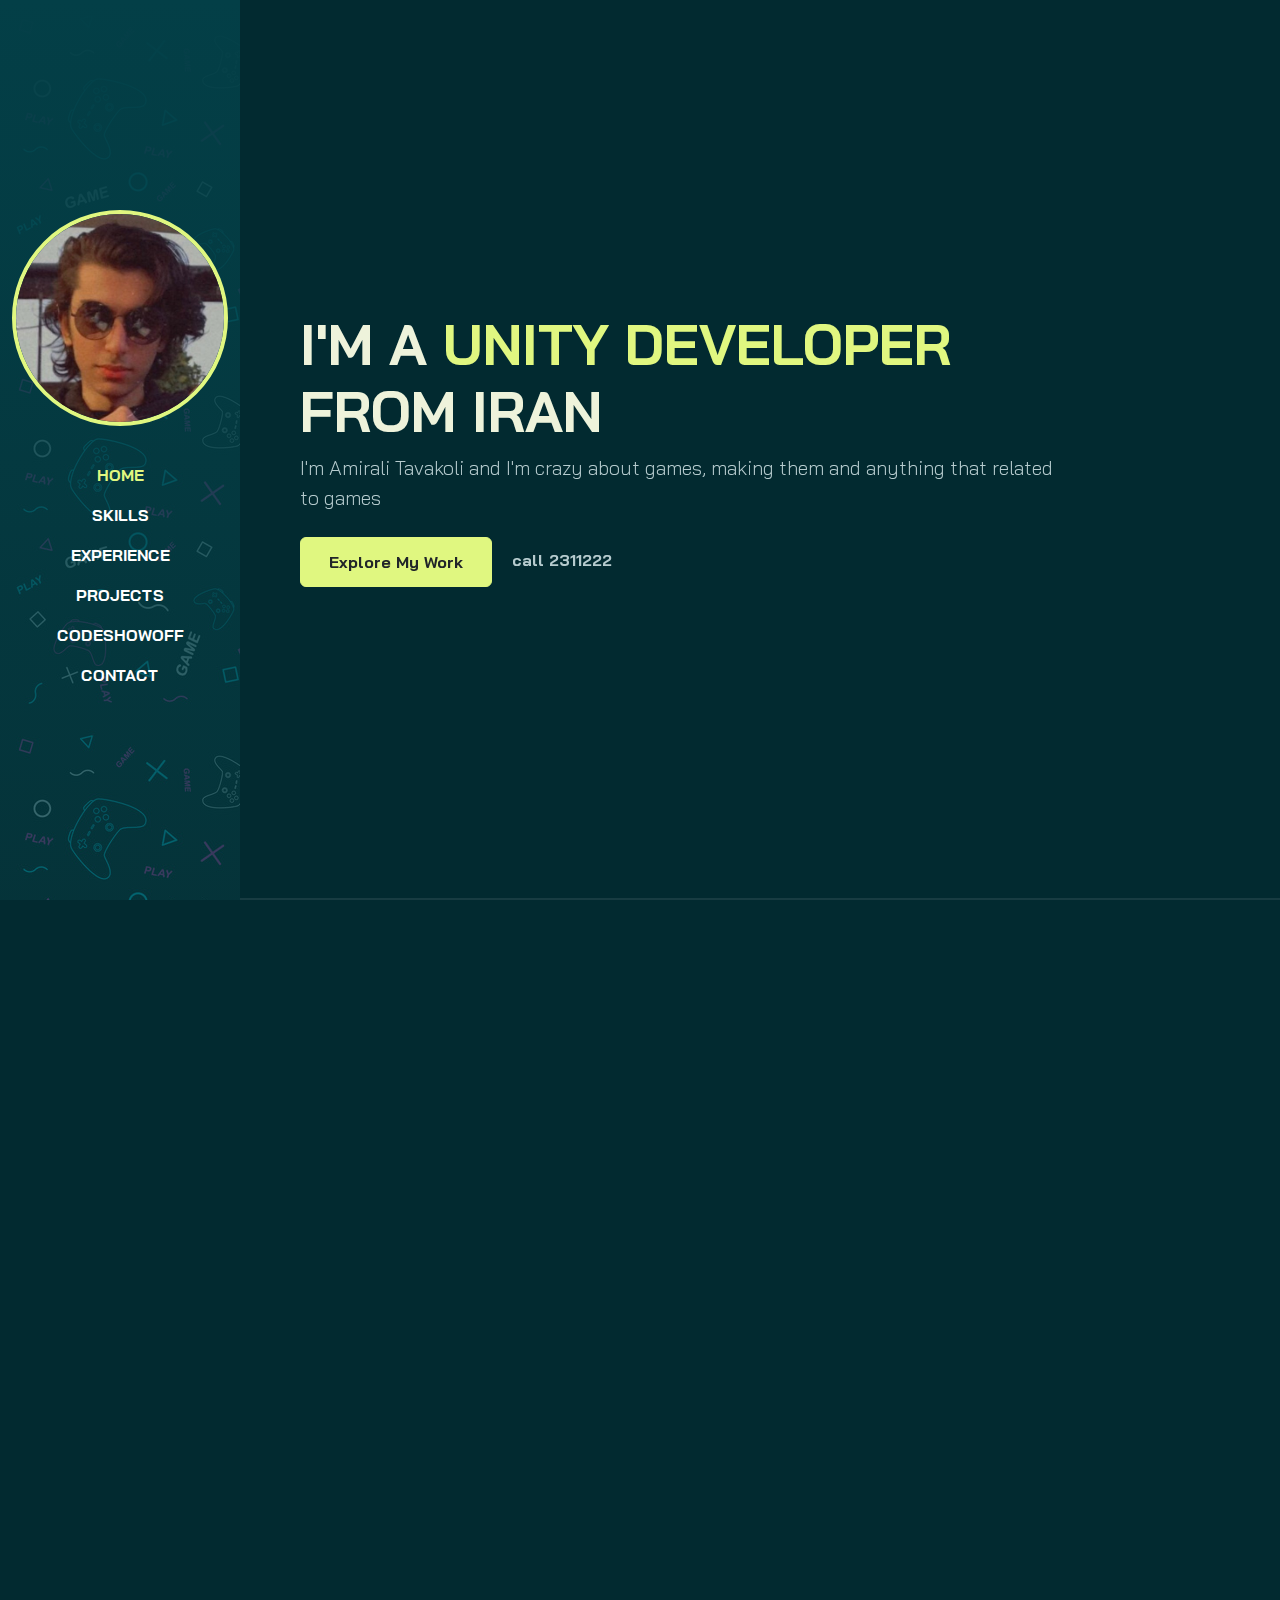
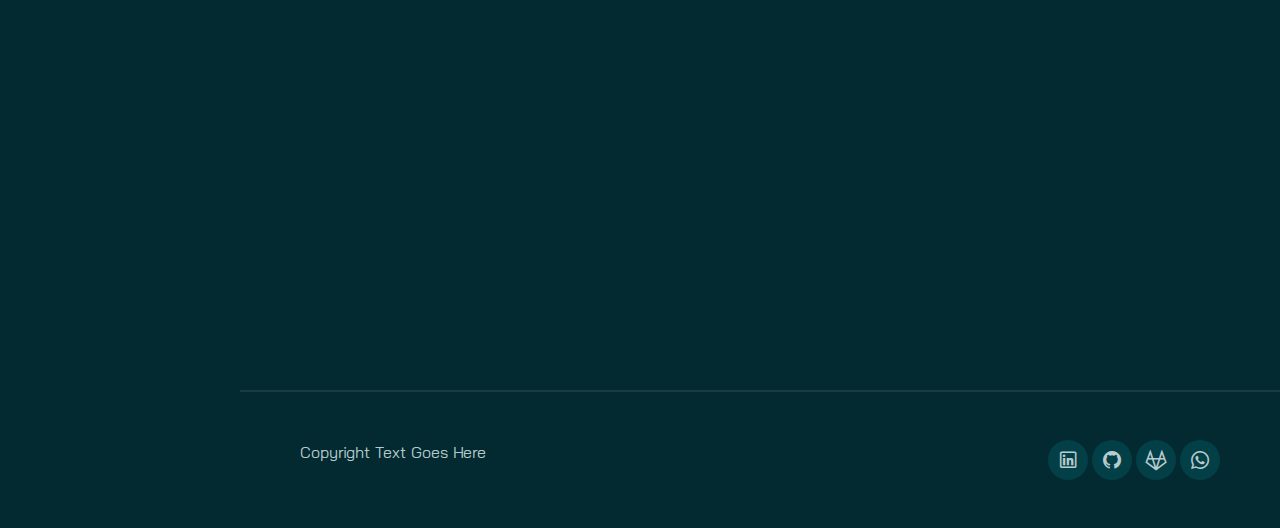
==== commit af70a2f9: "[Add] Till Experiece Section" ====
--- a/Portfolio/indexes.html
+++ b/Portfolio/indexes.html
@@ -33,16 +33,16 @@
                         <a class="nav-link" href="#Home">Home</a>
                     </li>
                     <li class="nav-item">
-                        <a class="nav-link" href="#About">About</a>
+                        <a class="nav-link" href="#Skills">Skills</a>
+                    </li>
+                    <li class="nav-item">
+                        <a class="nav-link" href="#Experience">Experience</a>
                     </li>
                     <li class="nav-item">
                         <a class="nav-link" href="#Projects">Projects</a>
                     </li>
                     <li class="nav-item">
-                        <a class="nav-link" href="#Skills">Skills</a>
-                    </li>
-                    <li class="nav-item">
-                        <a class="nav-link" href="#Experience">Experience</a>
+                        <a class="nav-link" href="#CodeShowOff">CodeShowOff</a>
                     </li>
                     <li class="nav-item">
                         <a class="nav-link" href="#Contact">Contact</a>
@@ -84,7 +84,7 @@
         <!--/Home-->
 
         <!-- Skills -->
-        <section id="Projects" class="full-height px-lg-5">
+        <section id="Skills" class="full-height px-lg-5">
             <div class="container">
                 <div class="row pb-4" data-aos="fade-up">
                     <div class="col-lg-8">
@@ -95,7 +95,6 @@
                 <!-- <div class="grid grid-cols-4 gap-5"> -->
                 <div class="row gy-4">
 
-
                     <div class="col-md-2 d-flex justify-content-center py-2" data-aos="fade-up" data-aos-delay="150">
                         <div class="skill-container">
                             <img src="./Assets/Images/Unity.png" alt="">
@@ -107,14 +106,24 @@
 
                     <div class="col-md-2 d-flex justify-content-center py-2" data-aos="fade-up" data-aos-delay="150">
                         <div class="skill-container">
+                            <img src="./Assets/Images/CSharp.png" alt="">
+                            <div class="skill-per">
+                                <p>100%</p>
+                            </div>
+                        </div>
+                    </div>
+
+
+                    <!-- <div class="col-md-2 d-flex justify-content-center py-2" data-aos="fade-up" data-aos-delay="200">
+                        <div class="skill-container">
                             <img src="./Assets/Images/C#.png" alt="">
                             <div class="skill-per">
                                 <p>100%</p>
                             </div>
                         </div>
-                    </div>
-
-                    <div class="col-md-2 d-flex justify-content-center py-2" data-aos="fade-up" data-aos-delay="150">
+                    </div> -->
+
+                    <div class="col-md-2 d-flex justify-content-center py-2" data-aos="fade-up" data-aos-delay="250">
                         <div class="skill-container">
                             <img src="./Assets/Images/C++.png" alt="">
                             <div class="skill-per">
@@ -123,7 +132,7 @@
                         </div>
                     </div>
 
-                    <div class="col-md-2 d-flex justify-content-center py-2" data-aos="fade-up" data-aos-delay="150">
+                    <div class="col-md-2 d-flex justify-content-center py-2" data-aos="fade-up" data-aos-delay="300">
                         <div class="skill-container">
                             <img src="./Assets/Images/Git.png" alt="">
                             <div class="skill-per">
@@ -131,7 +140,7 @@
                             </div>
                         </div>
                     </div>
-                    <div class="col-md-2 d-flex justify-content-center py-2" data-aos="fade-up" data-aos-delay="150">
+                    <div class="col-md-2 d-flex justify-content-center py-2" data-aos="fade-up" data-aos-delay="350">
                         <div class="skill-container">
                             <img src="./Assets/Images/JS.png" alt="">
                             <div class="skill-per">
@@ -139,7 +148,7 @@
                             </div>
                         </div>
                     </div>
-                    <div class="col-md-2 d-flex justify-content-center py-2" data-aos="fade-up" data-aos-delay="150">
+                    <div class="col-md-2 d-flex justify-content-center py-2" data-aos="fade-up" data-aos-delay="400">
                         <div class="skill-container">
                             <img src="./Assets/Images/CSS.png" alt="">
                             <div class="skill-per">
@@ -147,7 +156,7 @@
                             </div>
                         </div>
                     </div>
-                    <div class="col-md-2 d-flex justify-content-center py-2" data-aos="fade-up" data-aos-delay="150">
+                    <div class="col-md-2 d-flex justify-content-center py-2" data-aos="fade-up" data-aos-delay="450">
                         <div class="skill-container">
                             <img src="./Assets/Images/HTML.png" alt="">
                             <div class="skill-per">
@@ -155,7 +164,7 @@
                             </div>
                         </div>
                     </div>
-                    <div class="col-md-2 d-flex justify-content-center py-2" data-aos="fade-up" data-aos-delay="150">
+                    <div class="col-md-2 d-flex justify-content-center py-2" data-aos="fade-up" data-aos-delay="500">
                         <div class="skill-container">
                             <img src="./Assets/Images/BootStrap.png" alt="">
                             <div class="skill-per">
@@ -163,7 +172,7 @@
                             </div>
                         </div>
                     </div>
-                    <div class="col-md-2 d-flex justify-content-center py-2" data-aos="fade-up" data-aos-delay="150">
+                    <div class="col-md-2 d-flex justify-content-center py-2" data-aos="fade-up" data-aos-delay="550">
                         <div class="skill-container">
                             <img src="./Assets/Images/Python.png" alt="">
                             <div class="skill-per">
@@ -171,7 +180,7 @@
                             </div>
                         </div>
                     </div>
-                    <div class="col-md-2 d-flex justify-content-center py-2" data-aos="fade-up" data-aos-delay="150">
+                    <div class="col-md-2 d-flex justify-content-center py-2" data-aos="fade-up" data-aos-delay="600">
                         <div class="skill-container">
                             <img src="./Assets/Images/OOP.png" alt="">
                             <div class="skill-per">
@@ -188,8 +197,167 @@
 
 
         </section>
-
         <!-- /Skills -->
+
+        <!-- Experience -->
+        <section id="Experience" class="full-height px-lg-5">
+            <div class="container">
+                <div class="row pb-4" data-aos="fade-up">
+                    <div class="col-lg-8">
+                        <h6 class="text-brand">ABOUT</h6>
+                        <H1>My Education And Experience</H1>
+                    </div>
+
+                    <div class="row gy-5">
+                        <div class="col-lg-6">
+                            <h3 class="mb-4" data-aos="fade-up" data-aos-delay="300">Experience</h3>
+                            <div class="row gy-4">
+                                <div class="col-12">
+                                    <div class="bg-base p-4 rounded-4 shadow-effect" data-aos="fade-up"
+                                        data-aos-delay="600">
+                                        <h4>Robin Games</h4>
+                                        <p class="text-brand mb-2">07/2020 - 01/2022</p>
+                                        <p class="mb-0"> - Unity Developer</p>
+                                        <p class="mb-0"> - Client Developer</p>
+                                        <p class="mb-0"> - Animator</p>
+                                        <p class="mb-0"> - Technichal Artist</p>
+                                    </div>
+                                </div>
+                                <div class="col-12">
+                                    <div class="bg-base p-4 rounded-4 shadow-effect" data-aos="fade-up"
+                                        data-aos-delay="700">
+                                        <h4>Game Test Cafe</h4>
+                                        <p class="text-brand mb-2">04/2022 - 11/2022</p>
+                                        <p class="mb-0"> - Client Developer</p>
+                                        <p class="mb-0"> - Implementing 3D Multiplayer Game With Unity Mirror </p>
+                                    </div>
+                                </div>
+                                <div class="col-12">
+                                    <div class="bg-base p-4 rounded-4 shadow-effect" data-aos="fade-up"
+                                        data-aos-delay="800">
+                                        <h4>Dead Cat</h4>
+                                        <p class="text-brand mb-2">05/2023 - Present</p>
+                                        <p class="mb-0"> - Java Script Developer</p>
+                                        <p class="mb-0"> - Phaser Engine Developer</p>
+                                    </div>
+                                </div>
+                            </div>
+
+
+                        </div>
+
+                        <div class="col-lg-6">
+                            <h3 class="mb-4" data-aos="fade-up" data-aos-delay="300">Education</h3>
+                            <div class="row gy-4">
+                                <div class="col-12">
+                                    <div class="bg-base p-4 rounded-4 shadow-effect" data-aos="fade-up"
+                                        data-aos-delay="600">
+                                        <h4>Programming in C++ Developer</h4>
+                                        <p class="text-brand mb-2">Tehran institute of technology</p>
+                                        <p class="mb-0"> - Score: 97/100</p>
+                                    </div>
+                                </div>
+                                <div class="col-12">
+                                    <div class="bg-base p-4 rounded-4 shadow-effect" data-aos="fade-up"
+                                        data-aos-delay="700">
+                                        <h4>Developing Games In Unity Engine </h4>
+                                        <p class="text-brand mb-2">Inverse School of Art and Design</p>
+                                        <p class="mb-0"> - Score: 100/100</p>
+                                    </div>
+                                </div>
+                                <div class="col-12">
+                                    <div class="bg-base p-4 rounded-4 shadow-effect" data-aos="fade-up"
+                                        data-aos-delay="800">
+                                        <h4>Computer Sciece Student</h4>
+                                        <p class="text-brand mb-2">islamic azad university science and research branch
+                                        </p>
+                                        <p class="mb-0"> - 2020 - Present</p>
+                                        <p class="mb-0"> - GPA: 3.6 / 4</p>
+                                    </div>
+                                </div>
+                            </div>
+                        </div>
+                    </div>
+                </div>
+        </section>
+        <!-- /Experience -->
+
+        <!-- Projects -->
+        <section id="Projects" class="full-height px-lg-5">
+            <div class="row pb-4" data-aos="fade-up">
+                <div class="col-lg-8">
+                    <h6 class="text-brand">PROJECTS</h6>
+                    <H1>My Recent Projects</H1>
+                </div>
+
+                <div class="row gy-4">
+
+                    <div class="col-md-5" data-aos="fade-up">
+                        <div class="card-custom rounded-4 bg-base shadow-effect">
+                            <div class="card-custom-image rounded-4">
+                                <img class="rounded-4" src="Assets/Images/1.png" width="500" height="300" alt="">
+                            </div>
+                            <div class="card-custom-content p-4">
+                                <h4>Startup Landing Pages</h4>
+                                <p>This AirBnB landing page is a one-stop shop for visitors curious about hosting. It
+                                    features testimonials from current hosts, articles offering advice, and even a
+                                    calculator to estimate your weekly average earnings based on your location.</p>
+                                <a href="#" class="link-custom">Read More</a>
+                            </div>
+                        </div>
+                    </div>
+
+                    <div class="col-md-5" data-aos="fade-up" data-aos-delay="300">
+                        <div class="card-custom rounded-4 bg-base shadow-effect">
+                            <div class="card-custom-image rounded-4">
+                                <img class="rounded-4" src="Assets/Images/2.png" width="500" height="300" alt="">
+                            </div>
+                            <div class="card-custom-content p-4">
+                                <h4>Startup Landing Pages</h4>
+                                <p>This AirBnB landing page is a one-stop shop for visitors curious about hosting. It
+                                    features testimonials from current hosts, articles offering advice, and even a
+                                    calculator to estimate your weekly average earnings based on your location.</p>
+                                <a href="#" class="link-custom">Read More</a>
+                            </div>
+                        </div>
+                    </div>
+
+                    <div class="col-md-5" data-aos="fade-up">
+                        <div class="card-custom rounded-4 bg-base shadow-effect">
+                            <div class="card-custom-image rounded-4">
+                                <img class="rounded-4" src="Assets/Images/3.jpg" width="500" height="300" alt="">
+                            </div>
+                            <div class="card-custom-content p-4">
+                                <h4>Startup Landing Pages</h4>
+                                <p>This AirBnB landing page is a one-stop shop for visitors curious about hosting. It
+                                    features testimonials from current hosts, articles offering advice, and even a
+                                    calculator to estimate your weekly average earnings based on your location.</p>
+                                <a href="#" class="link-custom">Read More</a>
+                            </div>
+                        </div>
+                    </div>
+
+                    <div class="col-md-5" data-aos="fade-up" data-aos-delay="300">
+                        <div class="card-custom rounded-4 bg-base shadow-effect">
+                            <div class="card-custom-image rounded-4">
+                                <img class="rounded-4" src="Assets/Images/4.jpg" width="500" height="300" alt="">
+                            </div>
+                            <div class="card-custom-content p-4">
+                                <h4>Startup Landing Pages</h4>
+                                <p>This AirBnB landing page is a one-stop shop for visitors curious about hosting. It
+                                    features testimonials from current hosts, articles offering advice, and even a
+                                    calculator to estimate your weekly average earnings based on your location.</p>
+                                <a href="#" class="link-custom">Read More</a>
+                            </div>
+                        </div>
+                    </div>
+                </div>
+            </div>
+
+        </section>
+        <!-- /Projects -->
+
+        <!-- Mabey Code Showoff -->
         <!--Services-->
         <section id="Projects" class="full-height px-lg-5">
             <div class="container">
@@ -251,156 +419,9 @@
         </section>
         <!--/Services-->
 
-        <!-- Work -->
-        <section id="Work" class="full-height px-lg-5">
-            <div class="row pb-4" data-aos="fade-up">
-                <div class="col-lg-8">
-                    <h6 class="text-brand">WORK</h6>
-                    <H1>My Recent Projects</H1>
-                </div>
-
-                <div class="row gy-4">
-
-                    <div class="col-md-5" data-aos="fade-up">
-                        <div class="card-custom rounded-4 bg-base shadow-effect">
-                            <div class="card-custom-image rounded-4">
-                                <img class="rounded-4" src="Assets/Images/1.png" width="500" height="300" alt="">
-                            </div>
-                            <div class="card-custom-content p-4">
-                                <h4>Startup Landing Pages</h4>
-                                <p>This AirBnB landing page is a one-stop shop for visitors curious about hosting. It
-                                    features testimonials from current hosts, articles offering advice, and even a
-                                    calculator to estimate your weekly average earnings based on your location.</p>
-                                <a href="#" class="link-custom">Read More</a>
-                            </div>
-                        </div>
-                    </div>
-
-                    <div class="col-md-5" data-aos="fade-up" data-aos-delay="300">
-                        <div class="card-custom rounded-4 bg-base shadow-effect">
-                            <div class="card-custom-image rounded-4">
-                                <img class="rounded-4" src="Assets/Images/2.png" width="500" height="300" alt="">
-                            </div>
-                            <div class="card-custom-content p-4">
-                                <h4>Startup Landing Pages</h4>
-                                <p>This AirBnB landing page is a one-stop shop for visitors curious about hosting. It
-                                    features testimonials from current hosts, articles offering advice, and even a
-                                    calculator to estimate your weekly average earnings based on your location.</p>
-                                <a href="#" class="link-custom">Read More</a>
-                            </div>
-                        </div>
-                    </div>
-
-                    <div class="col-md-5" data-aos="fade-up">
-                        <div class="card-custom rounded-4 bg-base shadow-effect">
-                            <div class="card-custom-image rounded-4">
-                                <img class="rounded-4" src="Assets/Images/3.jpg" width="500" height="300" alt="">
-                            </div>
-                            <div class="card-custom-content p-4">
-                                <h4>Startup Landing Pages</h4>
-                                <p>This AirBnB landing page is a one-stop shop for visitors curious about hosting. It
-                                    features testimonials from current hosts, articles offering advice, and even a
-                                    calculator to estimate your weekly average earnings based on your location.</p>
-                                <a href="#" class="link-custom">Read More</a>
-                            </div>
-                        </div>
-                    </div>
-
-                    <div class="col-md-5" data-aos="fade-up" data-aos-delay="300">
-                        <div class="card-custom rounded-4 bg-base shadow-effect">
-                            <div class="card-custom-image rounded-4">
-                                <img class="rounded-4" src="Assets/Images/4.jpg" width="500" height="300" alt="">
-                            </div>
-                            <div class="card-custom-content p-4">
-                                <h4>Startup Landing Pages</h4>
-                                <p>This AirBnB landing page is a one-stop shop for visitors curious about hosting. It
-                                    features testimonials from current hosts, articles offering advice, and even a
-                                    calculator to estimate your weekly average earnings based on your location.</p>
-                                <a href="#" class="link-custom">Read More</a>
-                            </div>
-                        </div>
-                    </div>
-                </div>
-            </div>
-
-        </section>
-        <!-- /Work -->
-
-        <!-- About -->
-        <section id="about" class="full-height px-lg-5">
-            <div class="container">
-                <div class="row pb-4" data-aos="fade-up">
-                    <div class="col-lg-8">
-                        <h6 class="text-brand">ABOUT</h6>
-                        <H1>My Education And Experience</H1>
-                    </div>
-
-                    <div class="row gy-5">
-                        <div class="col-lg-6">
-                            <h3 class="mb-4" data-aos="fade-up" data-aos-delay="300">Education</h3>
-                            <div class="row gy-4">
-                                <div class="col-12">
-                                    <div class="bg-base p-4 rounded-4 shadow-effect" data-aos="fade-up"
-                                        data-aos-delay="600">
-                                        <h4>C++ DEVELOPER</h4>
-                                        <p class="text-brand mb-2">blah blah institute</p>
-                                        <p class="mb-0"> successfully passed C++ course in blah blah institute</p>
-                                    </div>
-                                </div>
-                                <div class="col-12">
-                                    <div class="bg-base p-4 rounded-4 shadow-effect" data-aos="fade-up"
-                                        data-aos-delay="700">
-                                        <h4>C++ DEVELOPER</h4>
-                                        <p class="text-brand mb-2">blah blah institute</p>
-                                        <p class="mb-0"> successfully passed C++ course in blah blah institute</p>
-                                    </div>
-                                </div>
-                                <div class="col-12">
-                                    <div class="bg-base p-4 rounded-4 shadow-effect" data-aos="fade-up"
-                                        data-aos-delay="800">
-                                        <h4>C++ DEVELOPER</h4>
-                                        <p class="text-brand mb-2">blah blah institute</p>
-                                        <p class="mb-0"> successfully passed C++ course in blah blah institute</p>
-                                    </div>
-                                </div>
-                            </div>
-
-
-                        </div>
-
-                        <div class="col-lg-6">
-                            <h3 class="mb-4" data-aos="fade-up" data-aos-delay="300">Experience</h3>
-                            <div class="row gy-4">
-                                <div class="col-12">
-                                    <div class="bg-base p-4 rounded-4 shadow-effect" data-aos="fade-up"
-                                        data-aos-delay="600">
-                                        <h4>C++ DEVELOPER</h4>
-                                        <p class="text-brand mb-2">blah blah institute</p>
-                                        <p class="mb-0"> successfully passed C++ course in blah blah institute</p>
-                                    </div>
-                                </div>
-                                <div class="col-12">
-                                    <div class="bg-base p-4 rounded-4 shadow-effect" data-aos="fade-up"
-                                        data-aos-delay="700">
-                                        <h4>C++ DEVELOPER</h4>
-                                        <p class="text-brand mb-2">blah blah institute</p>
-                                        <p class="mb-0"> successfully passed C++ course in blah blah institute</p>
-                                    </div>
-                                </div>
-                                <div class="col-12">
-                                    <div class="bg-base p-4 rounded-4 shadow-effect" data-aos="fade-up"
-                                        data-aos-delay="800">
-                                        <h4>C++ DEVELOPER</h4>
-                                        <p class="text-brand mb-2">blah blah institute</p>
-                                        <p class="mb-0"> successfully passed C++ course in blah blah institute</p>
-                                    </div>
-                                </div>
-                            </div>
-                        </div>
-                    </div>
-                </div>
-        </section>
-        <!-- /About -->
+
+
+
 
         <!-- Footer -->
         <footer class="py-5 px-lg-5">
--- a/Portfolio/Assets/css/style.css
+++ b/Portfolio/Assets/css/style.css
@@ -197,6 +197,7 @@
     border: solid 2px var(--color-brand);
     position: relative;
     background-color: var(--color-base);
+    cursor: pointer;
 }
 
 .skill-container img {
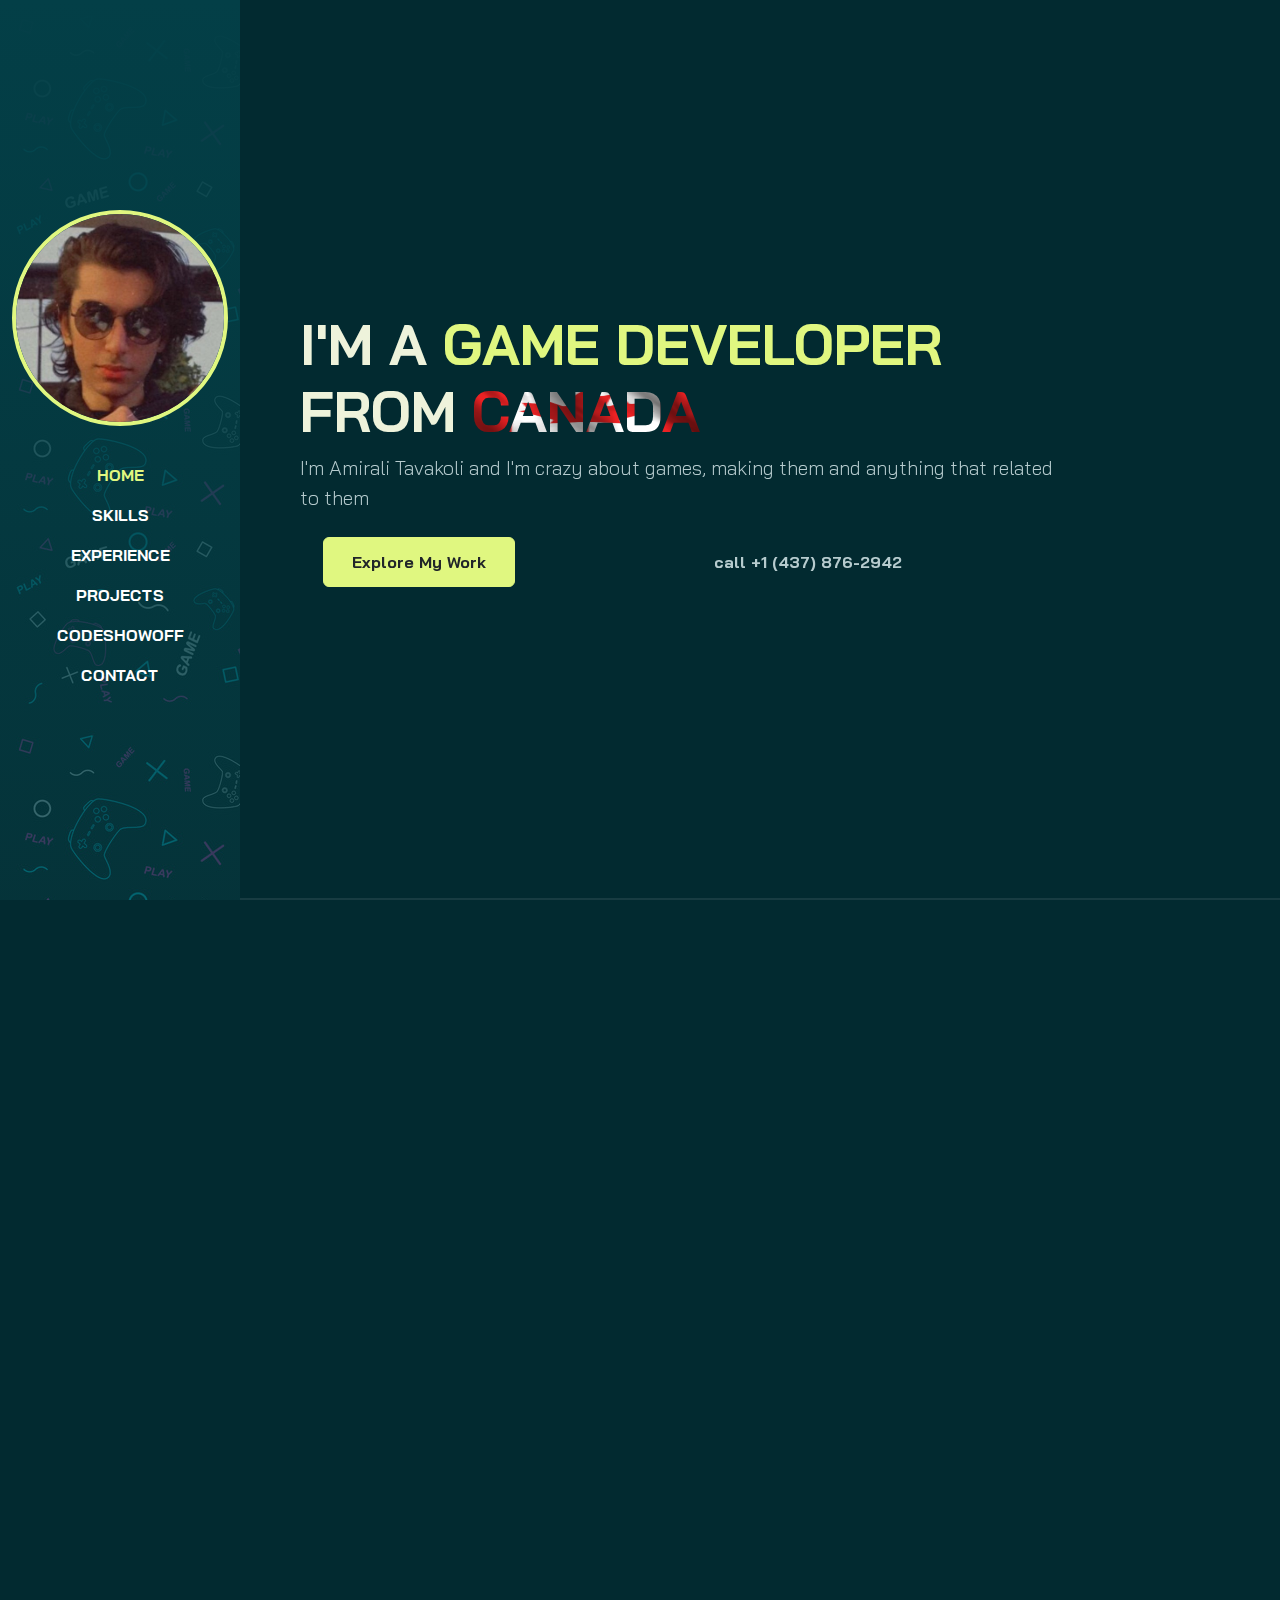
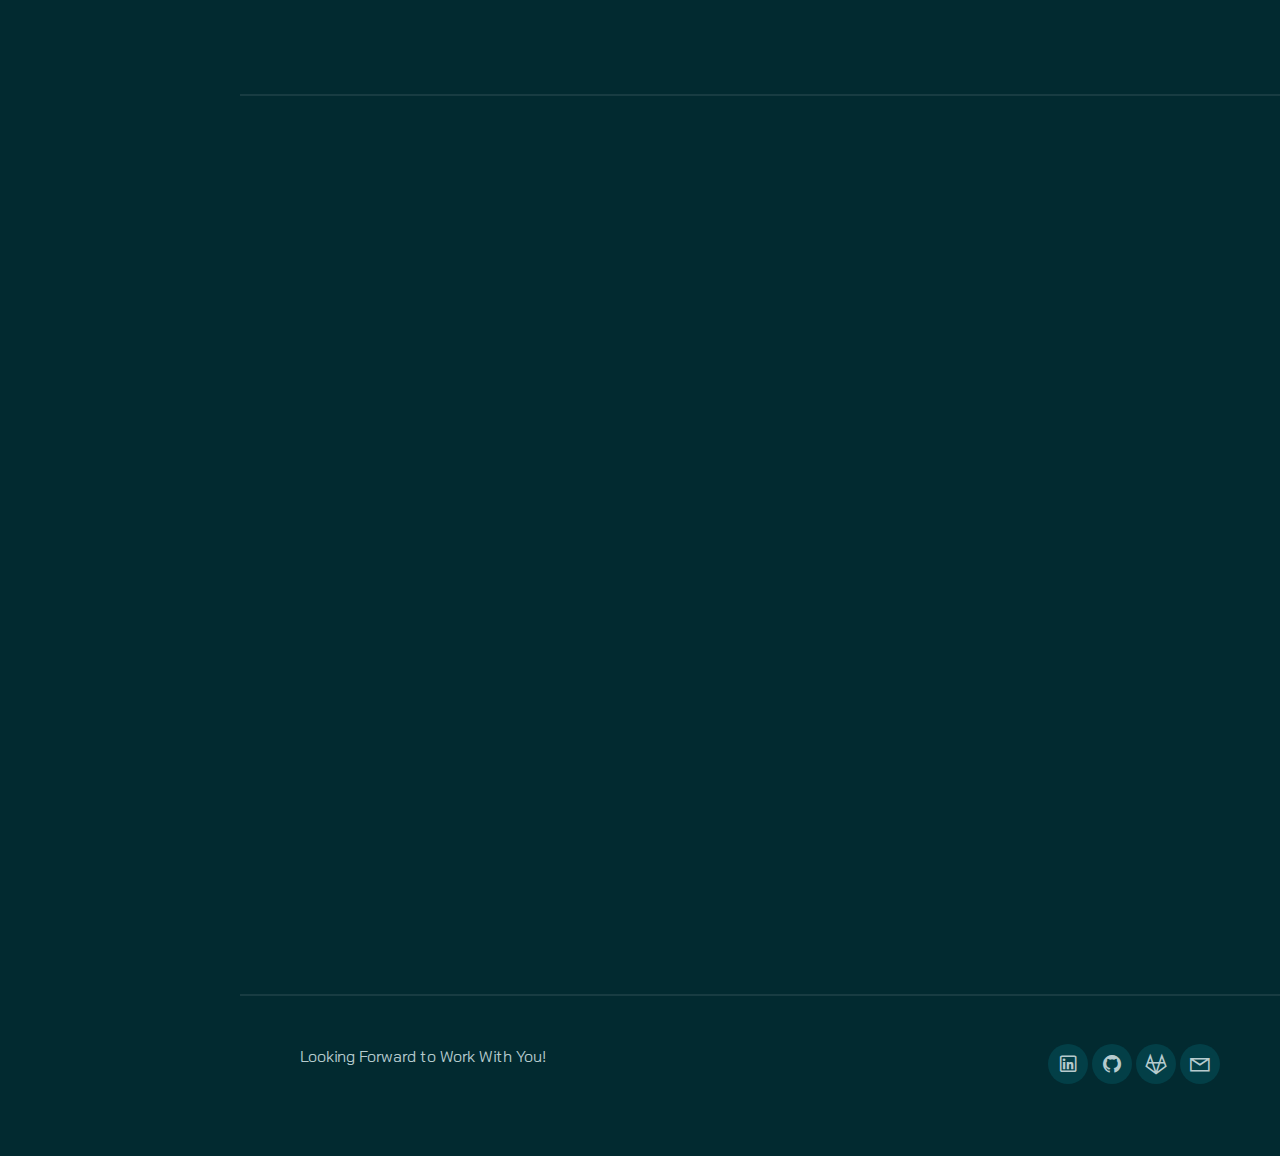
==== commit 39f42ceb: "A lot of things added" ====
--- a/Portfolio/indexes.html
+++ b/Portfolio/indexes.html
@@ -10,6 +10,7 @@
     <link rel="stylesheet" href="./Assets/css/aos.css">
     <link rel="stylesheet" href="./Assets/css/line-awesome.min.css">
     <link rel="stylesheet" href="./Assets/css/style.css">
+
 </head>
 
 <body data-bs-spy="scroll" data-bs-target=".navbar">
@@ -65,17 +66,24 @@
 
                 <div class="row">
                     <div class="col-lg-10">
-                        <h1 class="display-4 fw-bold" data-aos="fade-up">I'M A <span class="text-brand">UNITY
-                                DEVELOPER</span> FROM IRAN
+                        <h1 class="display-4 fw-bold" data-aos="fade-up">I'M A <span class="text-brand">GAME
+                                DEVELOPER</span> FROM <span class="red">CANADA</span>
                         </h1>
                         <p class="lead mt-2 mb-4" data-aos="fade-up" data-aos-delay="300">I'm Amirali Tavakoli and I'm
                             crazy about games, making them and
                             anything that related to
-                            games
+                            them
                         </p>
-                        <div data-aos="fade-up" data-aos-delay="600">
-                            <a href="#" class="btn btn-brand me-3">Explore My Work</a>
-                            <a href="#" class="link-custom">call 2311222</a>
+                        <div data-aos="fade-up" data-aos-delay="600" class="row m-0">
+                            <div class="d-flex justify-content-md-left justify-content-center col-12 col-sm-4">
+                                <a href="#Skills" class="btn btn-brand me-3">Explore My Work</a>
+                            </div>
+
+                            <div class="col-12 col-sm-8 d-flex justify-content-md-left py-3 py-md-0 justify-content-center"
+                                style="align-items: center;">
+                                <a href="tel:+14378762942" class="link-custom">call +1 (437) 876-2942</a>
+                            </div>
+
                         </div>
                     </div>
                 </div>
@@ -95,99 +103,100 @@
                 <!-- <div class="grid grid-cols-4 gap-5"> -->
                 <div class="row gy-4">
 
-                    <div class="col-md-2 d-flex justify-content-center py-2" data-aos="fade-up" data-aos-delay="150">
+                    <div class="col-6 col-md-2 d-flex justify-content-center py-2" data-aos="fade-up"
+                        data-aos-delay="150">
                         <div class="skill-container">
                             <img src="./Assets/Images/Unity.png" alt="">
                             <div class="skill-per">
-                                <p>100%</p>
-                            </div>
-                        </div>
-                    </div>
-
-                    <div class="col-md-2 d-flex justify-content-center py-2" data-aos="fade-up" data-aos-delay="150">
+                                <p>60%</p>
+                            </div>
+                        </div>
+                    </div>
+
+                    <div class="col-6 col-md-2 d-flex justify-content-center py-2" data-aos="fade-up"
+                        data-aos-delay="150">
                         <div class="skill-container">
                             <img src="./Assets/Images/CSharp.png" alt="">
                             <div class="skill-per">
-                                <p>100%</p>
-                            </div>
-                        </div>
-                    </div>
-
-
-                    <!-- <div class="col-md-2 d-flex justify-content-center py-2" data-aos="fade-up" data-aos-delay="200">
-                        <div class="skill-container">
-                            <img src="./Assets/Images/C#.png" alt="">
-                            <div class="skill-per">
-                                <p>100%</p>
-                            </div>
-                        </div>
-                    </div> -->
-
-                    <div class="col-md-2 d-flex justify-content-center py-2" data-aos="fade-up" data-aos-delay="250">
+                                <p>60%</p>
+                            </div>
+                        </div>
+                    </div>
+
+                    <div class="col-6 col-md-2 d-flex justify-content-center py-2" data-aos="fade-up"
+                        data-aos-delay="250">
                         <div class="skill-container">
                             <img src="./Assets/Images/C++.png" alt="">
                             <div class="skill-per">
-                                <p>100%</p>
-                            </div>
-                        </div>
-                    </div>
-
-                    <div class="col-md-2 d-flex justify-content-center py-2" data-aos="fade-up" data-aos-delay="300">
+                                <p>30%</p>
+                            </div>
+                        </div>
+                    </div>
+                    <div class="col-6 col-md-2 d-flex justify-content-center py-2" data-aos="fade-up"
+                        data-aos-delay="300">
+                        <div class="skill-container">
+                            <img src="./Assets/Images/OOP.png" alt="">
+                            <div class="skill-per">
+                                <p>70%</p>
+                            </div>
+                        </div>
+                    </div>
+
+                    <div class="col-6 col-md-2 d-flex justify-content-center py-2" data-aos="fade-up"
+                        data-aos-delay="300">
                         <div class="skill-container">
                             <img src="./Assets/Images/Git.png" alt="">
                             <div class="skill-per">
-                                <p>100%</p>
-                            </div>
-                        </div>
-                    </div>
-                    <div class="col-md-2 d-flex justify-content-center py-2" data-aos="fade-up" data-aos-delay="350">
+                                <p>20%</p>
+                            </div>
+                        </div>
+                    </div>
+                    <div class="col-6 col-md-2 d-flex justify-content-center py-2" data-aos="fade-up"
+                        data-aos-delay="350">
                         <div class="skill-container">
                             <img src="./Assets/Images/JS.png" alt="">
                             <div class="skill-per">
-                                <p>100%</p>
-                            </div>
-                        </div>
-                    </div>
-                    <div class="col-md-2 d-flex justify-content-center py-2" data-aos="fade-up" data-aos-delay="400">
+                                <p>50%</p>
+                            </div>
+                        </div>
+                    </div>
+                    <div class="col-6 col-md-2 d-flex justify-content-center py-2" data-aos="fade-up"
+                        data-aos-delay="400">
                         <div class="skill-container">
                             <img src="./Assets/Images/CSS.png" alt="">
                             <div class="skill-per">
-                                <p>100%</p>
-                            </div>
-                        </div>
-                    </div>
-                    <div class="col-md-2 d-flex justify-content-center py-2" data-aos="fade-up" data-aos-delay="450">
+                                <p>20%</p>
+                            </div>
+                        </div>
+                    </div>
+                    <div class="col-6 col-md-2 d-flex justify-content-center py-2" data-aos="fade-up"
+                        data-aos-delay="450">
                         <div class="skill-container">
                             <img src="./Assets/Images/HTML.png" alt="">
                             <div class="skill-per">
-                                <p>100%</p>
-                            </div>
-                        </div>
-                    </div>
-                    <div class="col-md-2 d-flex justify-content-center py-2" data-aos="fade-up" data-aos-delay="500">
+                                <p>20%</p>
+                            </div>
+                        </div>
+                    </div>
+                    <div class="col-6 col-md-2 d-flex justify-content-center py-2" data-aos="fade-up"
+                        data-aos-delay="500">
                         <div class="skill-container">
                             <img src="./Assets/Images/BootStrap.png" alt="">
                             <div class="skill-per">
-                                <p>100%</p>
-                            </div>
-                        </div>
-                    </div>
-                    <div class="col-md-2 d-flex justify-content-center py-2" data-aos="fade-up" data-aos-delay="550">
+                                <p>20%</p>
+                            </div>
+                        </div>
+                    </div>
+                    <div class="col-6 col-md-2 d-flex justify-content-center py-2" data-aos="fade-up"
+                        data-aos-delay="550">
                         <div class="skill-container">
                             <img src="./Assets/Images/Python.png" alt="">
                             <div class="skill-per">
-                                <p>100%</p>
-                            </div>
-                        </div>
-                    </div>
-                    <div class="col-md-2 d-flex justify-content-center py-2" data-aos="fade-up" data-aos-delay="600">
-                        <div class="skill-container">
-                            <img src="./Assets/Images/OOP.png" alt="">
-                            <div class="skill-per">
-                                <p>100%</p>
-                            </div>
-                        </div>
-                    </div>
+                                <p>20%</p>
+                            </div>
+                        </div>
+                    </div>
+
 
 
 
@@ -208,7 +217,7 @@
                         <H1>My Education And Experience</H1>
                     </div>
 
-                    <div class="row gy-5">
+                    <div class="row  m-0 gy-5">
                         <div class="col-lg-6">
                             <h3 class="mb-4" data-aos="fade-up" data-aos-delay="300">Experience</h3>
                             <div class="row gy-4">
@@ -252,6 +261,26 @@
                                 <div class="col-12">
                                     <div class="bg-base p-4 rounded-4 shadow-effect" data-aos="fade-up"
                                         data-aos-delay="600">
+                                        <h4>Computer Sciece Student (Advanced Diploma)</h4>
+                                        <p class="text-brand mb-2">islamic azad university science and research branch
+                                        </p>
+                                        <p class="mb-0"> 2020 - 2023</p>
+                                        <p class="mb-0"> - GPA: 3.6 / 4</p>
+                                    </div>
+                                </div>
+                                <div class="col-12">
+                                    <div class="bg-base p-4 rounded-4 shadow-effect" data-aos="fade-up"
+                                        data-aos-delay="600">
+                                        <h4>Game Programming (Advanced Diploma)</h4>
+                                        <p class="text-brand mb-2">Humber College
+                                        </p>
+                                        <p class="mb-0"> 2024 - Present</p>
+                                        <p class="mb-0"> - GPA: Just Started! Wish Me Luck ^^</p>
+                                    </div>
+                                </div>
+                                <div class="col-12">
+                                    <div class="bg-base p-4 rounded-4 shadow-effect" data-aos="fade-up"
+                                        data-aos-delay="700">
                                         <h4>Programming in C++ Developer</h4>
                                         <p class="text-brand mb-2">Tehran institute of technology</p>
                                         <p class="mb-0"> - Score: 97/100</p>
@@ -259,22 +288,13 @@
                                 </div>
                                 <div class="col-12">
                                     <div class="bg-base p-4 rounded-4 shadow-effect" data-aos="fade-up"
-                                        data-aos-delay="700">
+                                        data-aos-delay="800">
                                         <h4>Developing Games In Unity Engine </h4>
                                         <p class="text-brand mb-2">Inverse School of Art and Design</p>
                                         <p class="mb-0"> - Score: 100/100</p>
                                     </div>
                                 </div>
-                                <div class="col-12">
-                                    <div class="bg-base p-4 rounded-4 shadow-effect" data-aos="fade-up"
-                                        data-aos-delay="800">
-                                        <h4>Computer Sciece Student</h4>
-                                        <p class="text-brand mb-2">islamic azad university science and research branch
-                                        </p>
-                                        <p class="mb-0"> - 2020 - Present</p>
-                                        <p class="mb-0"> - GPA: 3.6 / 4</p>
-                                    </div>
-                                </div>
+
                             </div>
                         </div>
                     </div>
@@ -283,26 +303,58 @@
         <!-- /Experience -->
 
         <!-- Projects -->
-        <section id="Projects" class="full-height px-lg-5">
-            <div class="row pb-4" data-aos="fade-up">
+        <section id="Projects" class="full-height px-lg-5 ">
+            <div class="row pb-4 justify-content-center justify-content-md-between " data-aos="fade-up">
                 <div class="col-lg-8">
                     <h6 class="text-brand">PROJECTS</h6>
                     <H1>My Recent Projects</H1>
                 </div>
 
-                <div class="row gy-4">
+                <div class="row gy-4 justify-content-center">
 
                     <div class="col-md-5" data-aos="fade-up">
                         <div class="card-custom rounded-4 bg-base shadow-effect">
                             <div class="card-custom-image rounded-4">
-                                <img class="rounded-4" src="Assets/Images/1.png" width="500" height="300" alt="">
+                                <img class="rounded-4" src="Assets/Images/wastelandScreenSplash.png" alt="">
                             </div>
                             <div class="card-custom-content p-4">
-                                <h4>Startup Landing Pages</h4>
-                                <p>This AirBnB landing page is a one-stop shop for visitors curious about hosting. It
-                                    features testimonials from current hosts, articles offering advice, and even a
-                                    calculator to estimate your weekly average earnings based on your location.</p>
-                                <a href="#" class="link-custom">Read More</a>
+                                <h4 class="text-brand">Steel Punk</h4>
+                                <p style="color: gray;">Unity2D / Mobile / Castle Defend</p>
+                                <p></p>
+                                <!-- <p>-My Responsibilities:</p> -->
+                                <h5>About Game:</h5>
+                                <p>Steel Punk is a 2D side scroll castle defend game, in which you have to defend
+                                    your
+                                    castle by spawning your
+                                    robots
+                                    with the given resources and attack your oponent's castle at the same time.
+                                </p>
+                                <a href="./wasteLand.html" class="link-custom">Read More</a>
+
+                                <!-- data-bs-toggle="modal"
+                                    data-bs-target="#exampleModal" -->
+                            </div>
+                        </div>
+                    </div>
+
+                    <div class="col-md-5" data-aos="fade-up">
+                        <div class="card-custom rounded-4 bg-base shadow-effect">
+                            <div class="card-custom-image rounded-4 d-flex justify-content-center">
+                                <img class="rounded-4" src="Assets/Images/Hilda-Icon.png" style="width: 268px;
+                                height: 194px" alt="">
+                            </div>
+                            <div class="card-custom-content p-4">
+                                <h4 class="text-brand">Vinar</h4>
+                                <p style="color:gray"> Unity 3D / Mobile / 3D Platformer</p>
+                                <p></p>
+
+
+                                <h5>About Game: </h5>
+                                <p>Vinar is a sidescroll 2.5D platformer about a girl who is lost in a viking world</p>
+                                <!-- <p>-My Responsibilities:</p>
+                                <p>UI Programmer / Gameplay Programmer</p> -->
+
+                                <a href="./VinarPage.html" class="link-custom">Read More</a>
                             </div>
                         </div>
                     </div>
@@ -310,29 +362,19 @@
                     <div class="col-md-5" data-aos="fade-up" data-aos-delay="300">
                         <div class="card-custom rounded-4 bg-base shadow-effect">
                             <div class="card-custom-image rounded-4">
-                                <img class="rounded-4" src="Assets/Images/2.png" width="500" height="300" alt="">
+                                <img class="rounded-4" src="Assets/Images/Black Market screen Splash.png" alt="">
                             </div>
                             <div class="card-custom-content p-4">
-                                <h4>Startup Landing Pages</h4>
-                                <p>This AirBnB landing page is a one-stop shop for visitors curious about hosting. It
-                                    features testimonials from current hosts, articles offering advice, and even a
-                                    calculator to estimate your weekly average earnings based on your location.</p>
-                                <a href="#" class="link-custom">Read More</a>
-                            </div>
-                        </div>
-                    </div>
-
-                    <div class="col-md-5" data-aos="fade-up">
-                        <div class="card-custom rounded-4 bg-base shadow-effect">
-                            <div class="card-custom-image rounded-4">
-                                <img class="rounded-4" src="Assets/Images/3.jpg" width="500" height="300" alt="">
-                            </div>
-                            <div class="card-custom-content p-4">
-                                <h4>Startup Landing Pages</h4>
-                                <p>This AirBnB landing page is a one-stop shop for visitors curious about hosting. It
-                                    features testimonials from current hosts, articles offering advice, and even a
-                                    calculator to estimate your weekly average earnings based on your location.</p>
-                                <a href="#" class="link-custom">Read More</a>
+                                <h4 class="text-brand">Organs Please!</h4>
+                                <p style="color: gray;">Unity2D / PC </p>
+                                <h5>About Game: </h5>
+                                <p>
+                                    Organs please is a 2D computer game that we have made for the Global Game Jam 2024.
+                                    The game is about a black market where people with missing organs show up and you
+                                    have to
+                                    give them their needed organ! (I know it's kinda dark lol)
+                                </p>
+                                <a href="./BlackMarket.html" class="link-custom">Read More</a>
                             </div>
                         </div>
                     </div>
@@ -340,13 +382,36 @@
                     <div class="col-md-5" data-aos="fade-up" data-aos-delay="300">
                         <div class="card-custom rounded-4 bg-base shadow-effect">
                             <div class="card-custom-image rounded-4">
-                                <img class="rounded-4" src="Assets/Images/4.jpg" width="500" height="300" alt="">
+                                <img class="rounded-4" src="Assets/Images/Black Market screen Splash.png" alt="">
                             </div>
                             <div class="card-custom-content p-4">
-                                <h4>Startup Landing Pages</h4>
-                                <p>This AirBnB landing page is a one-stop shop for visitors curious about hosting. It
-                                    features testimonials from current hosts, articles offering advice, and even a
-                                    calculator to estimate your weekly average earnings based on your location.</p>
+                                <h4>Tag!</h4>
+                                <p style="color: gray;">Unity2D / Mobile / Online Multiplayer</p>
+                                <p></p>
+                                <!-- <p>-My Responsibilities:</p> -->
+                                <p style="font-weight:bolder; color: #e0f780;">My Challenges:</p>
+                                <p>● Animating UI With DoTween Package
+                                </p>
+                                <p>● Declaring Server APIs On Client Side</p>
+                                <p>- Similar Games: Among Us</p>
+
+                                <a href="#" class="link-custom">Read More</a>
+                            </div>
+                        </div>
+                    </div>
+
+
+
+                    <div class="col-md-5" data-aos="fade-up" data-aos-delay="300">
+                        <div class="card-custom rounded-4 bg-base shadow-effect">
+                            <div class="card-custom-image rounded-4">
+                                <img class="rounded-4" src="Assets/Images/4.jpg" alt="">
+                            </div>
+                            <div class="card-custom-content p-4">
+                                <h4>Vinar Ship</h4>
+                                <p style="color:gray">Unity 3D / Mobile / Online Multiplayer</p>
+                                <p style="font-weight:bolder; color: #e0f780;">My Challenges:</p>
+                                <p>● syncing objects in gameplay using unity mirror </p>
                                 <a href="#" class="link-custom">Read More</a>
                             </div>
                         </div>
@@ -357,14 +422,87 @@
         </section>
         <!-- /Projects -->
 
-        <!-- Mabey Code Showoff -->
-        <!--Services-->
-        <section id="Projects" class="full-height px-lg-5">
+        <!-- Projects Modal -->
+        <div class="modal fade" id="exampleModal" tabindex="-1" aria-labelledby="exampleModalLabel" aria-hidden="true">
+            <div class="modal-dialog">
+                <div class="modal-content">
+                    <div class="modal-header">
+                        <h5 class="modal-title" id="exampleModalLabel">Waste Land</h5>
+                        <button type="button" class="btn-close" data-bs-dismiss="modal" aria-label="Close"></button>
+                    </div>
+                    <div class="modal-body">
+                        A 2D castle defent side scroll game which has 2 players who have to destroy each
+                        others castle by spawning units.
+                        Similar Games: Battle Cats
+
+                    </div>
+                    <div class="modal-footer">
+                        <button type="button" class="btn btn-secondary" data-bs-dismiss="modal">Close</button>
+                        <button type="button" class="btn btn-primary">Save changes</button>
+                    </div>
+                </div>
+            </div>
+        </div>
+
+        <div class="modal fade" id="exampleModal" tabindex="-1" aria-labelledby="exampleModalLabel" aria-hidden="true">
+            <div class="modal-dialog">
+                <div class="modal-content">
+                    <div class="modal-header">
+                        <h5 class="modal-title" id="exampleModalLabel">Tag !</h5>
+                        <button type="button" class="btn-close" data-bs-dismiss="modal" aria-label="Close"></button>
+                    </div>
+                    <div class="modal-body">
+                        Tag is a 2D game about a group of ships on a boat who find out that there is a
+                        imposter among them. They have to handle their ship's
+                        tasks and find the imposter at the same time. Ships will win the game if either they
+                        find the imposters or do all the given tasks.
+
+                        Similar Games: Among Us
+
+                    </div>
+                    <div class="modal-footer">
+                        <button type="button" class="btn btn-secondary" data-bs-dismiss="modal">Close</button>
+                        <button type="button" class="btn btn-primary">Save changes</button>
+                    </div>
+                </div>
+            </div>
+        </div>
+
+
+        <div class="modal fade" id="exampleModal" tabindex="-1" aria-labelledby="exampleModalLabel" aria-hidden="true">
+            <div class="modal-dialog">
+                <div class="modal-content">
+                    <div class="modal-header">
+                        <h5 class="modal-title" id="exampleModalLabel">Tag !</h5>
+                        <button type="button" class="btn-close" data-bs-dismiss="modal" aria-label="Close"></button>
+                    </div>
+                    <div class="modal-body">
+                        Tag is a 2D game about a group of ships on a boat who find out that there is a
+                        imposter among them. They have to handle their ship's
+                        tasks and find the imposter at the same time. Ships will win the game if either they
+                        find the imposters or do all the given tasks.
+
+                        Similar Games: Among Us
+
+                    </div>
+                    <div class="modal-footer">
+                        <button type="button" class="btn btn-secondary" data-bs-dismiss="modal">Close</button>
+                        <button type="button" class="btn btn-primary">Save changes</button>
+                    </div>
+                </div>
+            </div>
+        </div>
+        <!-- /Modal -->
+
+
+
+        <!--Code Showoff-->
+        <section id="CodeShowOff" class="full-height px-lg-5">
             <div class="container">
                 <div class="row pb-4" data-aos="fade-up">
                     <div class="col-lg-8">
-                        <h6 class="text-brand">SERVICES</h6>
-                        <H1>Services That I Provide</H1>
+                        <h6 class="text-brand">My Codes</h6>
+                        <H1>Code Show Off</H1>
                     </div>
                 </div>
 
@@ -374,14 +512,13 @@
 
                     <div class="col-md-4" data-aos="fade-up" data-aos-delay="150">
                         <div class="service p-4 bg-base rounded-4 shadow-effect">
-                            <div class="iconbox rounded-4">
+                            <!-- <div class="iconbox rounded-4">
                                 <i class="las la-feather"></i>
-                            </div>
-                            <h5 class="mt-4 mb-2">Branding</h5>
-                            <p>As you develop your brand identity by fleshing out your brand, take a look at the
-                                successful brand identities below and be inspired by how brands use them to communicate
-                                who they are and what they do best.</p>
-                            <a href="#" class="link-custom "></a>
+                            </div> -->
+                            <h5 class="mt-4 mb-2">DoTween Editor</h5>
+                            <p>An editor to help developers make their UI more juicy with DoTween Package without any
+                                coding</p>
+                            <a href="./CodeShowOff.html" class="link-custom ">View Code</a>
                         </div>
                     </div>
 
@@ -391,10 +528,8 @@
                             <div class="iconbox rounded-4">
                                 <i class="las la-pencil-ruler"></i>
                             </div>
-                            <h5 class="mt-4 mb-2">UX Desing</h5>
-                            <p>As you develop your brand identity by fleshing out your brand, take a look at the
-                                successful brand identities below and be inspired by how brands use them to communicate
-                                who they are and what they do best.</p>
+                            <h5 class="mt-4 mb-2">Character State Machine</h5>
+                            <p>Statemachine design pattern for the main character of the Vinar game</p>
                             <a href="#" class="link-custom "></a>
                         </div>
 
@@ -425,17 +560,18 @@
 
         <!-- Footer -->
         <footer class="py-5 px-lg-5">
-            <div class="container">
+            <div class="container" id="Contact">
                 <div class="row gy-4 justify-content-between">
                     <div class="col-auto">
-                        <p class="bm-0">Copyright Text Goes Here</p>
+                        <p class="bm-0">Looking Forward to Work With You!</p>
                     </div>
                     <div class="col-auto">
                         <div class="social-icons">
-                            <a href="#"><i class="lab la-linkedin"></i></a>
-                            <a href="#"><i class="lab la-github"></i></a>
-                            <a href="#"><i class="lab la-gitlab"></i></a>
-                            <a href="#"><i class="lab la-whatsapp"></i></a>
+                            <a href="https://www.linkedin.com/in/amirali-tavakoli-537a781b7/" target="_blank"><i
+                                    class="lab la-linkedin"></i></a>
+                            <a href="https://github.com/amiralit2942" target="_blank"><i class="lab la-github"></i></a>
+                            <a href="https://gitlab.com/amiralit2942" target="_blank"><i class="lab la-gitlab"></i></a>
+                            <a href="mailto:amiralit2942@gmail.com"><i class="las la-envelope" target="_blank"></i>
                         </div>
                     </div>
                 </div>
--- a/Portfolio/Assets/css/style.css
+++ b/Portfolio/Assets/css/style.css
@@ -18,6 +18,29 @@
     font-family: var(--font-base), sans-serif;
 }
 
+pre.cscode {
+    margin: 0em;
+    overflow: auto;
+    background-color: #2b2c2e;
+}
+
+.cscode code {
+    font-family: Consolas, "Courier New", Courier, Monospace;
+    font-size: 10pt;
+    color: white;
+}
+
+.cscode .key {
+    color: #1a6bad;
+}
+
+.cscode .com {
+    color: #008000;
+}
+
+.cscode .str {
+    color: #a31515;
+}
 
 h1,
 h2,
@@ -113,13 +136,39 @@
 
     }
 
-}
-
-/* Content Wrapper */
-
-#content-wrapper {
-    padding-left: var(--sidbar-width);
-}
+    /* Content Wrapper */
+    #content-wrapper {
+        padding-left: var(--sidbar-width);
+    }
+
+    h1,
+    h2,
+    h3,
+    h4,
+    h5,
+    h6,
+    p {
+        text-align: left;
+
+    }
+
+}
+
+@media (max-width: 992px) {
+
+    h1,
+    h2,
+    h3,
+    h4,
+    h5,
+    h6,
+    p {
+        text-align: center;
+
+    }
+}
+
+
 
 /* Button */
 
@@ -172,6 +221,10 @@
     transform: scale(1.1);
 }
 
+.card-custom-image img {
+    width: 100%;
+}
+
 
 .social-icons {}
 
@@ -208,9 +261,10 @@
     height: auto;
 }
 
+/* 
 .skill-container:hover .skill-per {
     opacity: 1;
-}
+} */
 
 .skill-container .skill-per {
     display: flex;
@@ -232,4 +286,36 @@
 .skill-container p {
     margin: 0;
     align-self: center;
+}
+
+/* Gif Scroll View */
+
+.gifWrapper {
+    max-height: 200px;
+    display: flex;
+    overflow-x: auto;
+
+}
+
+.gifWrapper::-webkit-scrollbar {
+    width: 0;
+}
+
+.gifWrapper .item {
+    min-width: 110px;
+    height: 200px;
+    line-height: 110px;
+    text-align: center;
+    background-color: var(--color-brand2);
+    margin-right: 2px;
+
+}
+
+/* Other */
+
+.red {
+    background-image: url('../Images/canada.png');
+    background-size: 100% 100%;
+    color: transparent;
+    -webkit-background-clip: text;
 }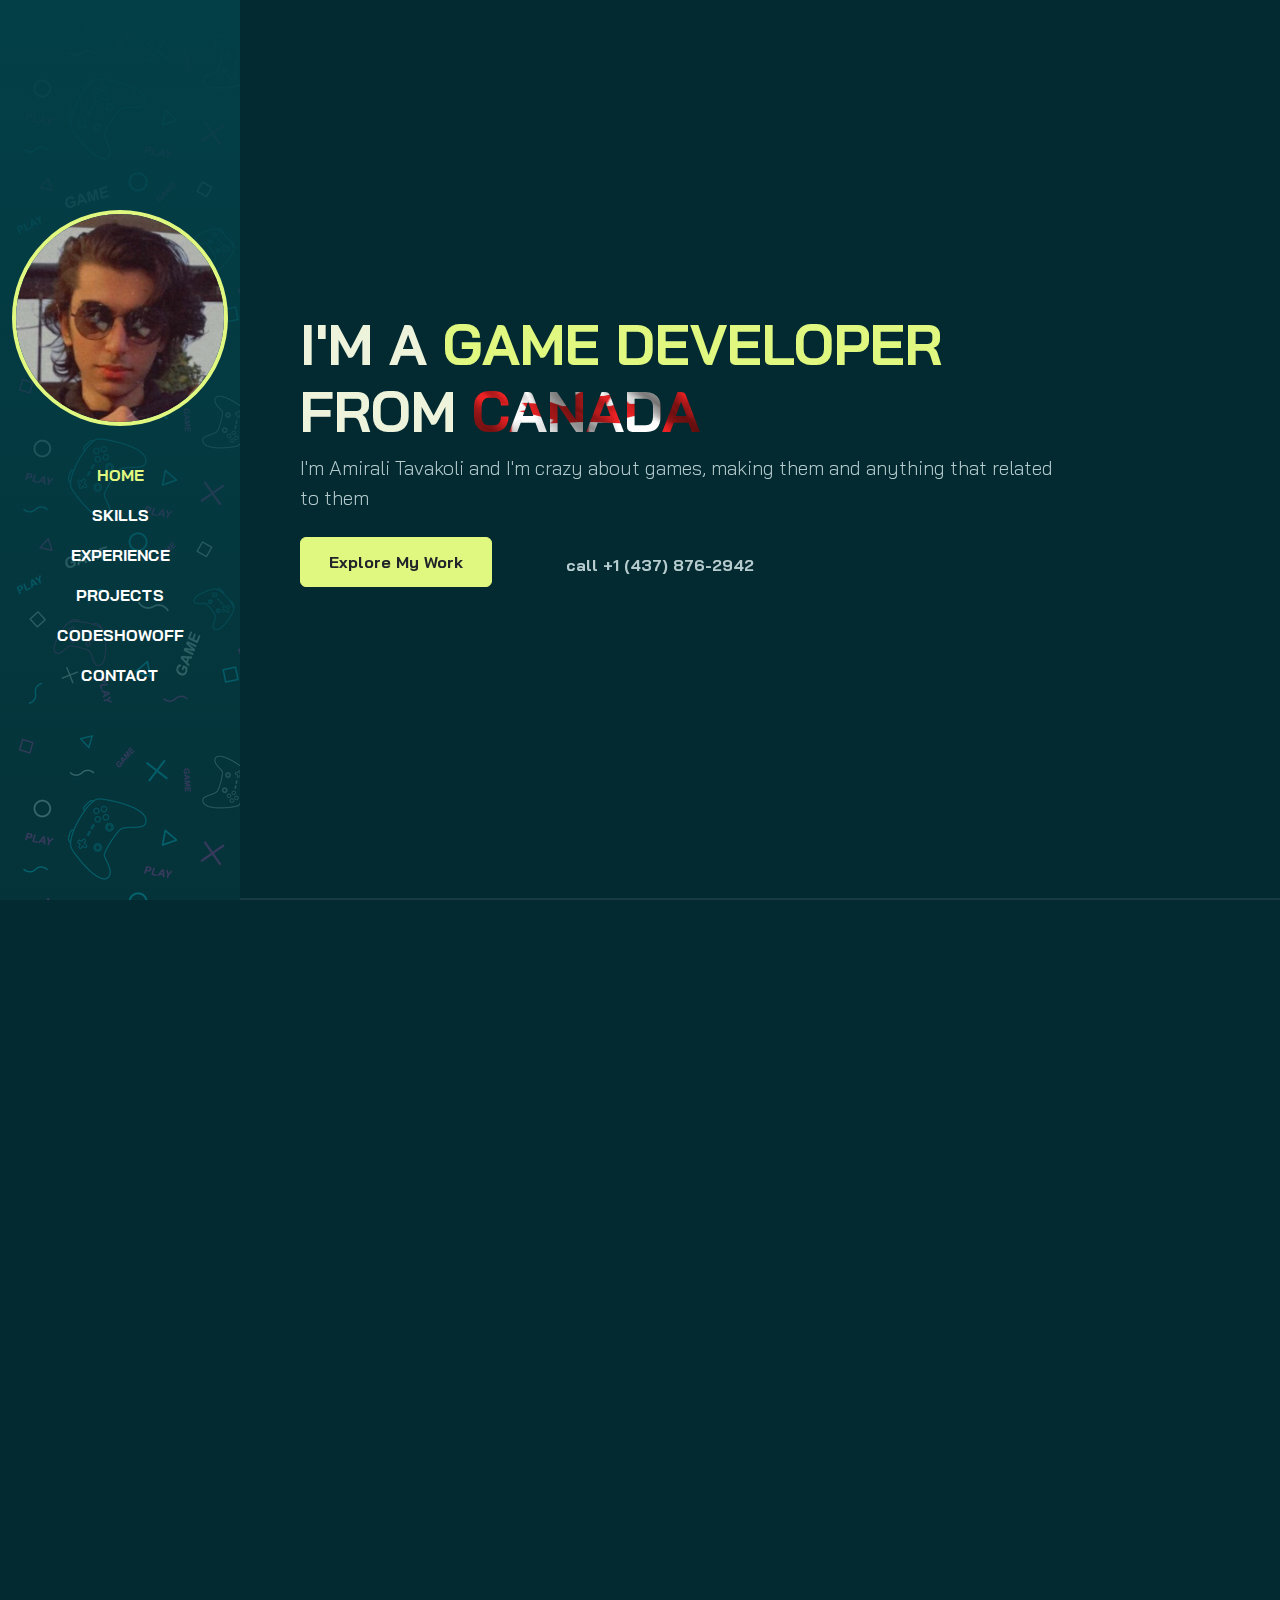
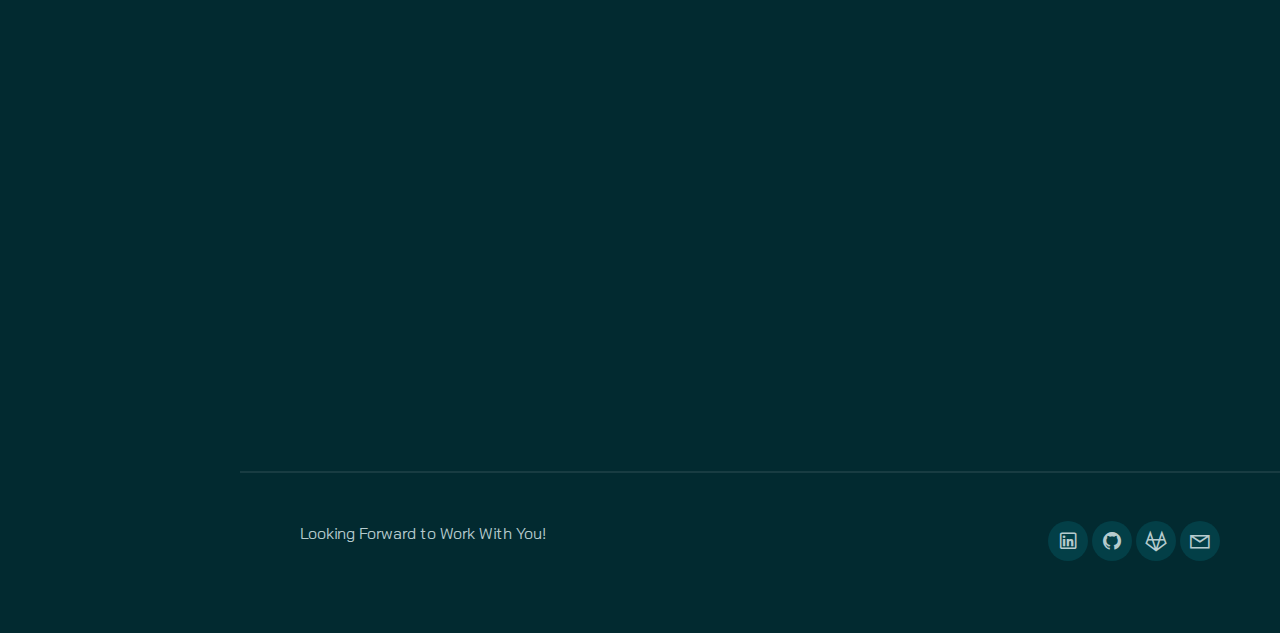
==== commit 7bdc9d4e: "Prpject Pages Completed" ====
--- a/Portfolio/indexes.html
+++ b/Portfolio/indexes.html
@@ -69,19 +69,24 @@
                         <h1 class="display-4 fw-bold" data-aos="fade-up">I'M A <span class="text-brand">GAME
                                 DEVELOPER</span> FROM <span class="red">CANADA</span>
                         </h1>
-                        <p class="lead mt-2 mb-4" data-aos="fade-up" data-aos-delay="300">I'm Amirali Tavakoli and I'm
+                        <p class="lead mt-2 mb-4" data-aos="fade-up" data-aos-delay="300">I'm
+                            Amirali Tavakoli and I'm
                             crazy about games, making them and
                             anything that related to
                             them
                         </p>
                         <div data-aos="fade-up" data-aos-delay="600" class="row m-0">
-                            <div class="d-flex justify-content-md-left justify-content-center col-12 col-sm-4">
-                                <a href="#Skills" class="btn btn-brand me-3">Explore My Work</a>
-                            </div>
-
-                            <div class="col-12 col-sm-8 d-flex justify-content-md-left py-3 py-md-0 justify-content-center"
+                            <div class="d-flex justify-content-center d-md-block col-12 col-sm-4 p-0 jus"
+                                style="/* padding: 0; */">
+                                <a href="#Skills" class="btn btn-brand me-3">Explore My
+                                    Work</a>
+                            </div>
+
+                            <div class="col-12 col-sm-8 d-flex d-md-block justify-content-center py-0 pt-3"
                                 style="align-items: center;">
-                                <a href="tel:+14378762942" class="link-custom">call +1 (437) 876-2942</a>
+                                <a href="tel:+14378762942" class="link-custom">call +1
+                                    (437) 876-2942</a>
+
                             </div>
 
                         </div>
@@ -346,9 +351,6 @@
                             <div class="card-custom-content p-4">
                                 <h4 class="text-brand">Vinar</h4>
                                 <p style="color:gray"> Unity 3D / Mobile / 3D Platformer</p>
-                                <p></p>
-
-
                                 <h5>About Game: </h5>
                                 <p>Vinar is a sidescroll 2.5D platformer about a girl who is lost in a viking world</p>
                                 <!-- <p>-My Responsibilities:</p>
@@ -369,17 +371,16 @@
                                 <p style="color: gray;">Unity2D / PC </p>
                                 <h5>About Game: </h5>
                                 <p>
-                                    Organs please is a 2D computer game that we have made for the Global Game Jam 2024.
+                                    Organs please is a 2D computer game that we made for the Global Game Jam 2024.
                                     The game is about a black market where people with missing organs show up and you
-                                    have to
-                                    give them their needed organ! (I know it's kinda dark lol)
+                                    have to give them their needed organ! (I know it's kinda dark lol)
                                 </p>
                                 <a href="./BlackMarket.html" class="link-custom">Read More</a>
                             </div>
                         </div>
                     </div>
 
-                    <div class="col-md-5" data-aos="fade-up" data-aos-delay="300">
+                    <!-- <div class="col-md-5" data-aos="fade-up" data-aos-delay="300">
                         <div class="card-custom rounded-4 bg-base shadow-effect">
                             <div class="card-custom-image rounded-4">
                                 <img class="rounded-4" src="Assets/Images/Black Market screen Splash.png" alt="">
@@ -388,7 +389,7 @@
                                 <h4>Tag!</h4>
                                 <p style="color: gray;">Unity2D / Mobile / Online Multiplayer</p>
                                 <p></p>
-                                <!-- <p>-My Responsibilities:</p> -->
+
                                 <p style="font-weight:bolder; color: #e0f780;">My Challenges:</p>
                                 <p>● Animating UI With DoTween Package
                                 </p>
@@ -398,21 +399,24 @@
                                 <a href="#" class="link-custom">Read More</a>
                             </div>
                         </div>
-                    </div>
+                    </div> -->
 
 
 
                     <div class="col-md-5" data-aos="fade-up" data-aos-delay="300">
                         <div class="card-custom rounded-4 bg-base shadow-effect">
                             <div class="card-custom-image rounded-4">
-                                <img class="rounded-4" src="Assets/Images/4.jpg" alt="">
+                                <img class="rounded-4" src="Assets/Images/Vinarship.jpg" alt="">
                             </div>
                             <div class="card-custom-content p-4">
                                 <h4>Vinar Ship</h4>
                                 <p style="color:gray">Unity 3D / Mobile / Online Multiplayer</p>
-                                <p style="font-weight:bolder; color: #e0f780;">My Challenges:</p>
-                                <p>● syncing objects in gameplay using unity mirror </p>
-                                <a href="#" class="link-custom">Read More</a>
+                                <h5>About Game:</h5>
+                                <p>Vinar Ship is a multiplayer game where two players collaborate to navigate a ship
+                                    through obstacles. One player is the captain giving directions, while the other
+                                    drives and defends the ship
+                                </p>
+                                <a href="./VinarShip.html" class="link-custom">Read More</a>
                             </div>
                         </div>
                     </div>
@@ -510,32 +514,33 @@
                 <!--???-->
                 <div class="row">
 
-                    <div class="col-md-4" data-aos="fade-up" data-aos-delay="150">
+                    <div class="col-md-4 pb-3" data-aos="fade-up" data-aos-delay="150">
                         <div class="service p-4 bg-base rounded-4 shadow-effect">
-                            <!-- <div class="iconbox rounded-4">
+                            <div class="iconbox rounded-4">
                                 <i class="las la-feather"></i>
-                            </div> -->
+                            </div>
                             <h5 class="mt-4 mb-2">DoTween Editor</h5>
                             <p>An editor to help developers make their UI more juicy with DoTween Package without any
                                 coding</p>
-                            <a href="./CodeShowOff.html" class="link-custom ">View Code</a>
-                        </div>
-                    </div>
-
-
-                    <div class="col-md-4" data-aos="fade-up" data-aos-delay="300">
+                            <p style="text-align: center; font-weight: bold;">COMING SOON</p>
+                            <!-- <a href="./CodeShowOff.html" class="link-custom ">View Code</a> -->
+                        </div>
+                    </div>
+
+
+                    <div class="col-md-4 pb-3" data-aos="fade-up" data-aos-delay="300">
                         <div class="service p-4 bg-base rounded-4 shadow-effect">
                             <div class="iconbox rounded-4">
                                 <i class="las la-pencil-ruler"></i>
                             </div>
                             <h5 class="mt-4 mb-2">Character State Machine</h5>
                             <p>Statemachine design pattern for the main character of the Vinar game</p>
-                            <a href="#" class="link-custom "></a>
-                        </div>
-
-
-                    </div>
-                    <div class="col-md-4" data-aos="fade-up" data-aos-delay="450">
+                            <p style="text-align: center; font-weight: bold;">COMING SOON</p>
+                        </div>
+
+
+                    </div>
+                    <!-- <div class="col-md-4 pb-3" data-aos="fade-up" data-aos-delay="450">
                         <div class="service p-4 bg-base rounded-4 shadow-effect">
                             <div class="iconbox rounded-4">
                                 <i class="las la-laptop"></i>
@@ -548,7 +553,7 @@
                         </div>
 
 
-                    </div>
+                    </div> -->
                 </div>
             </div>
         </section>
